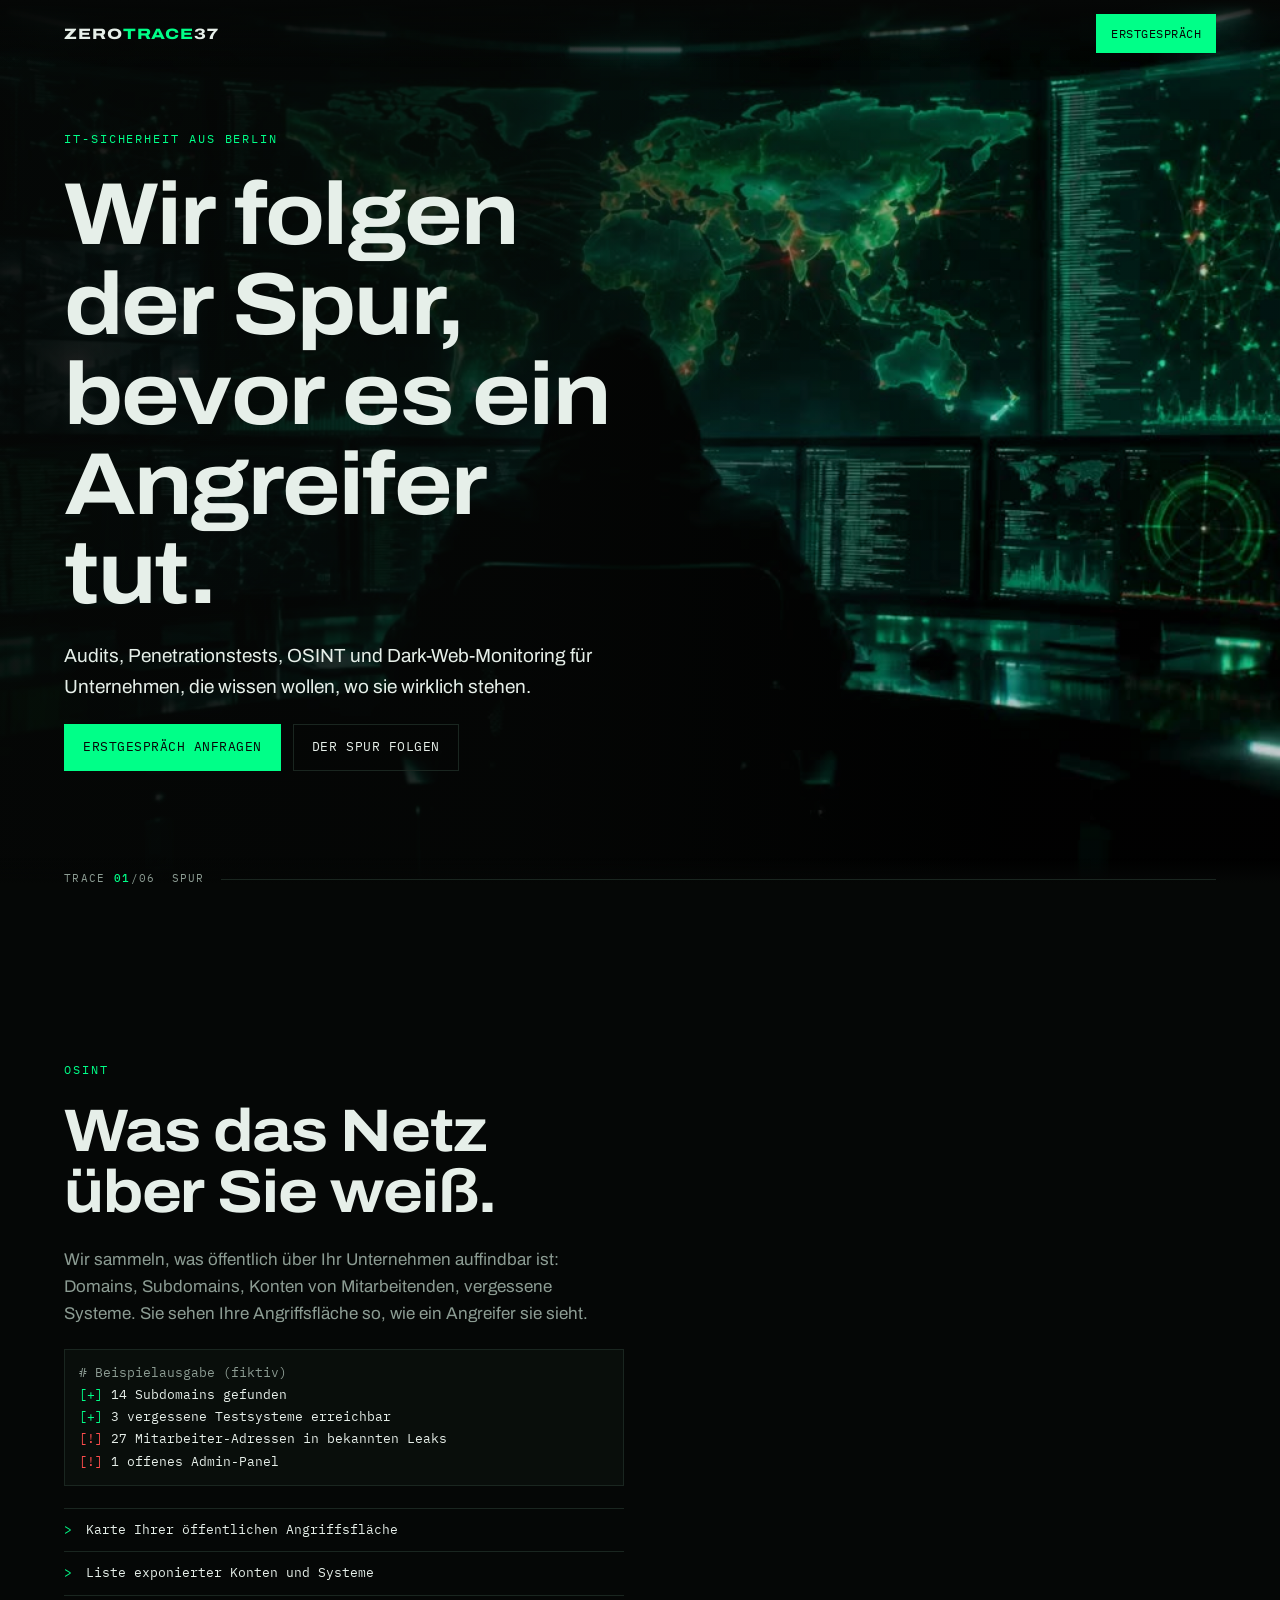
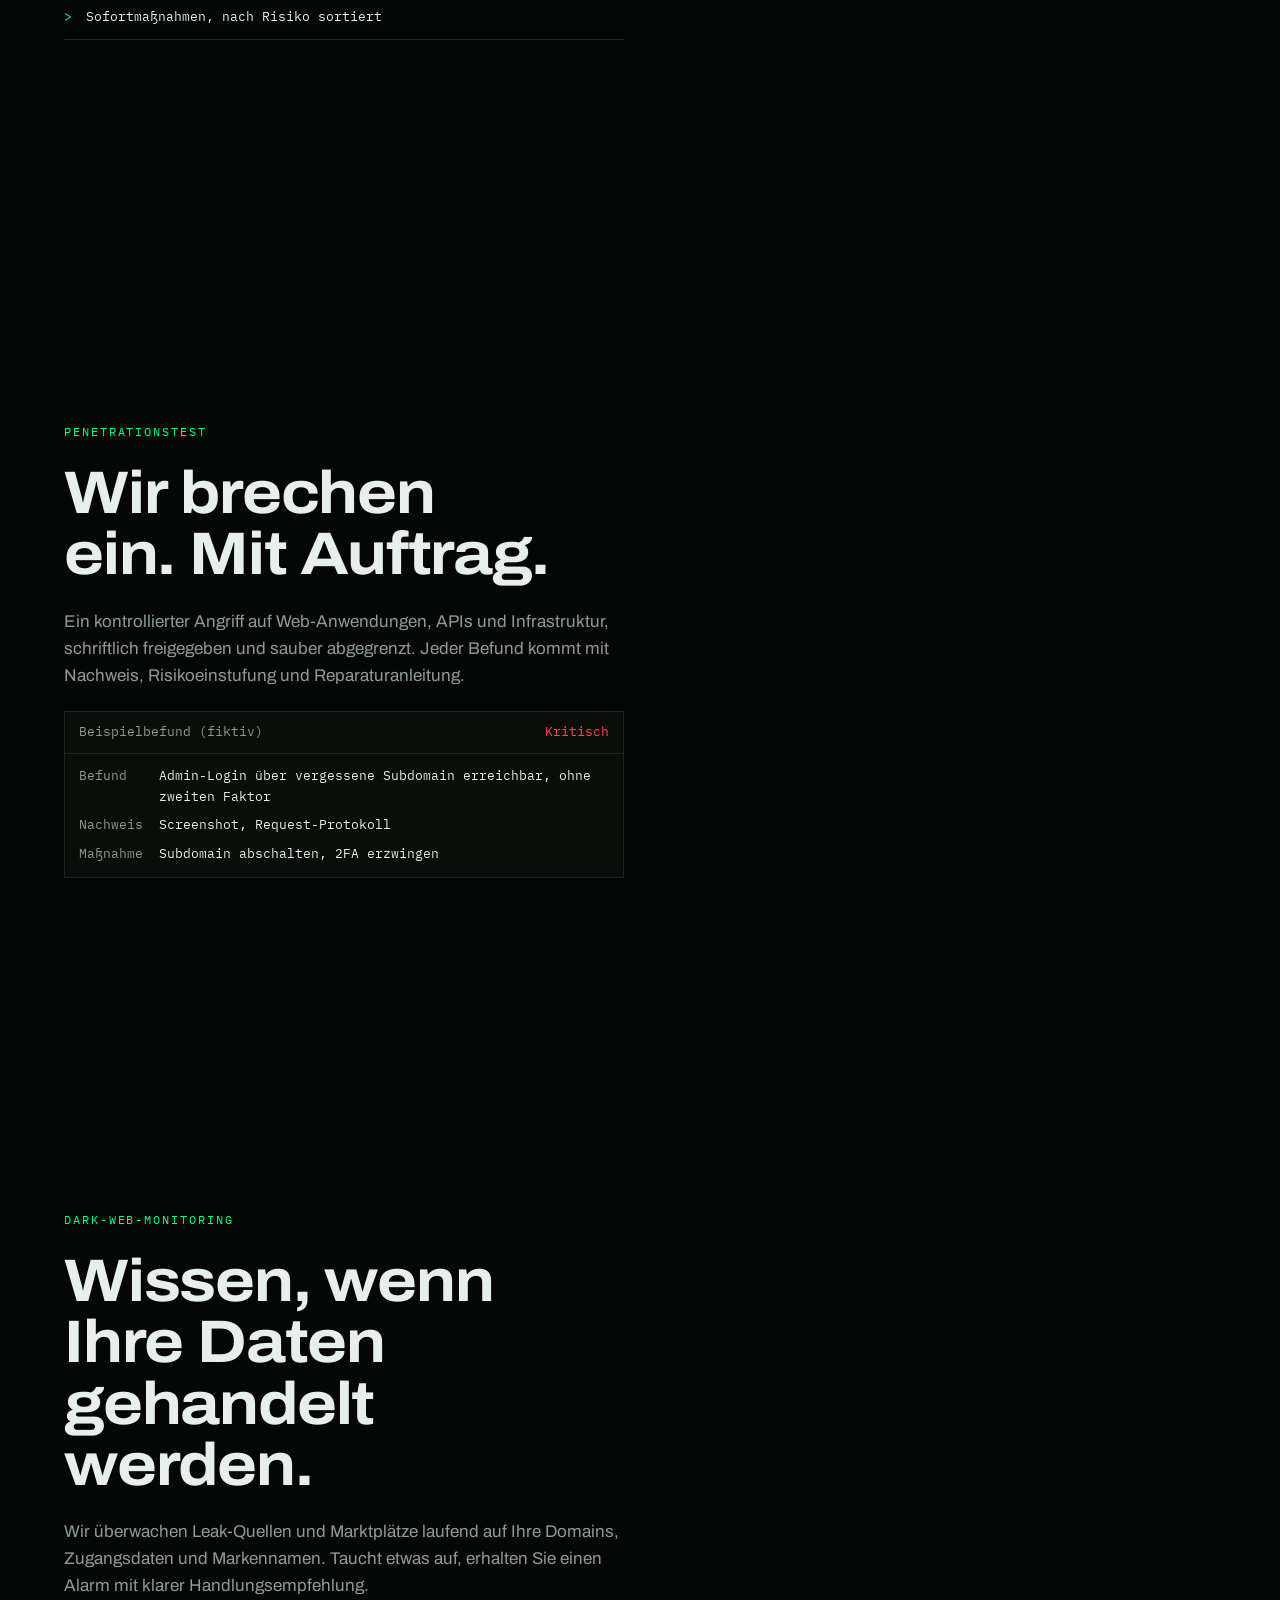
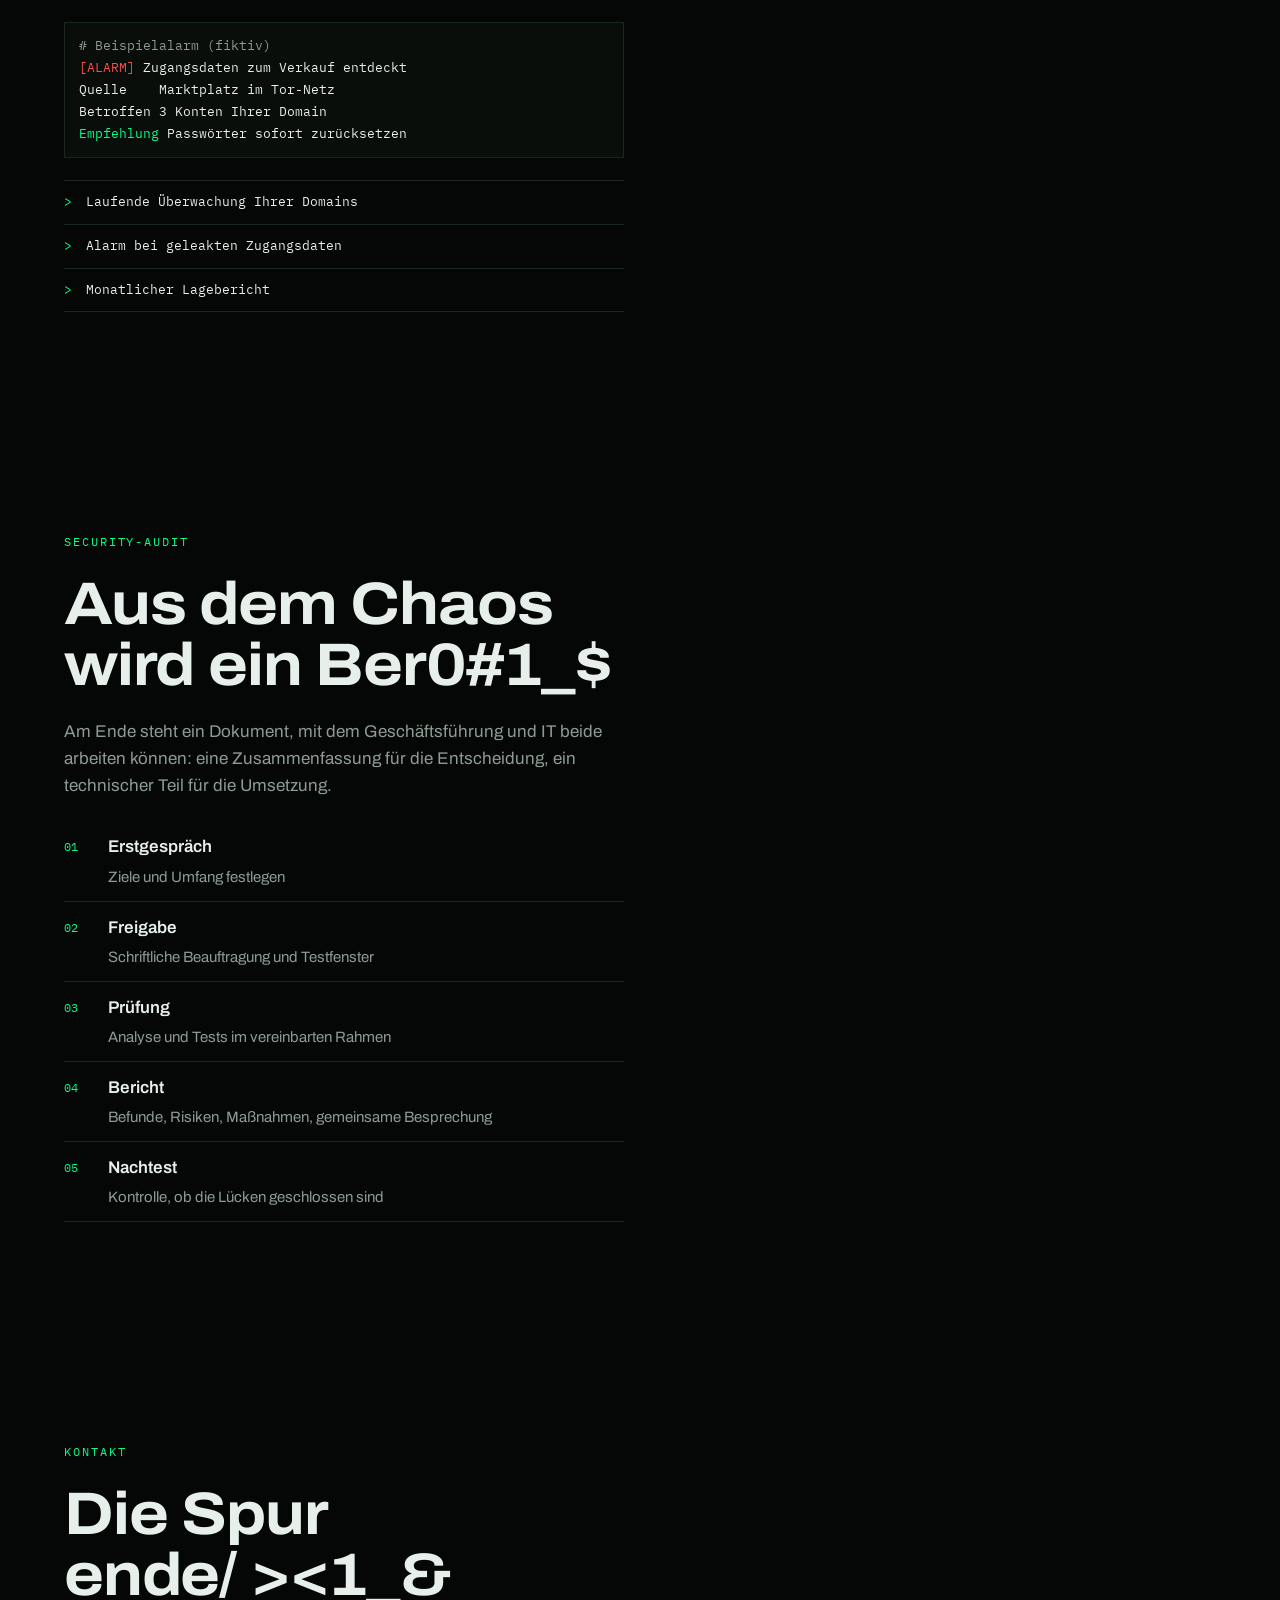
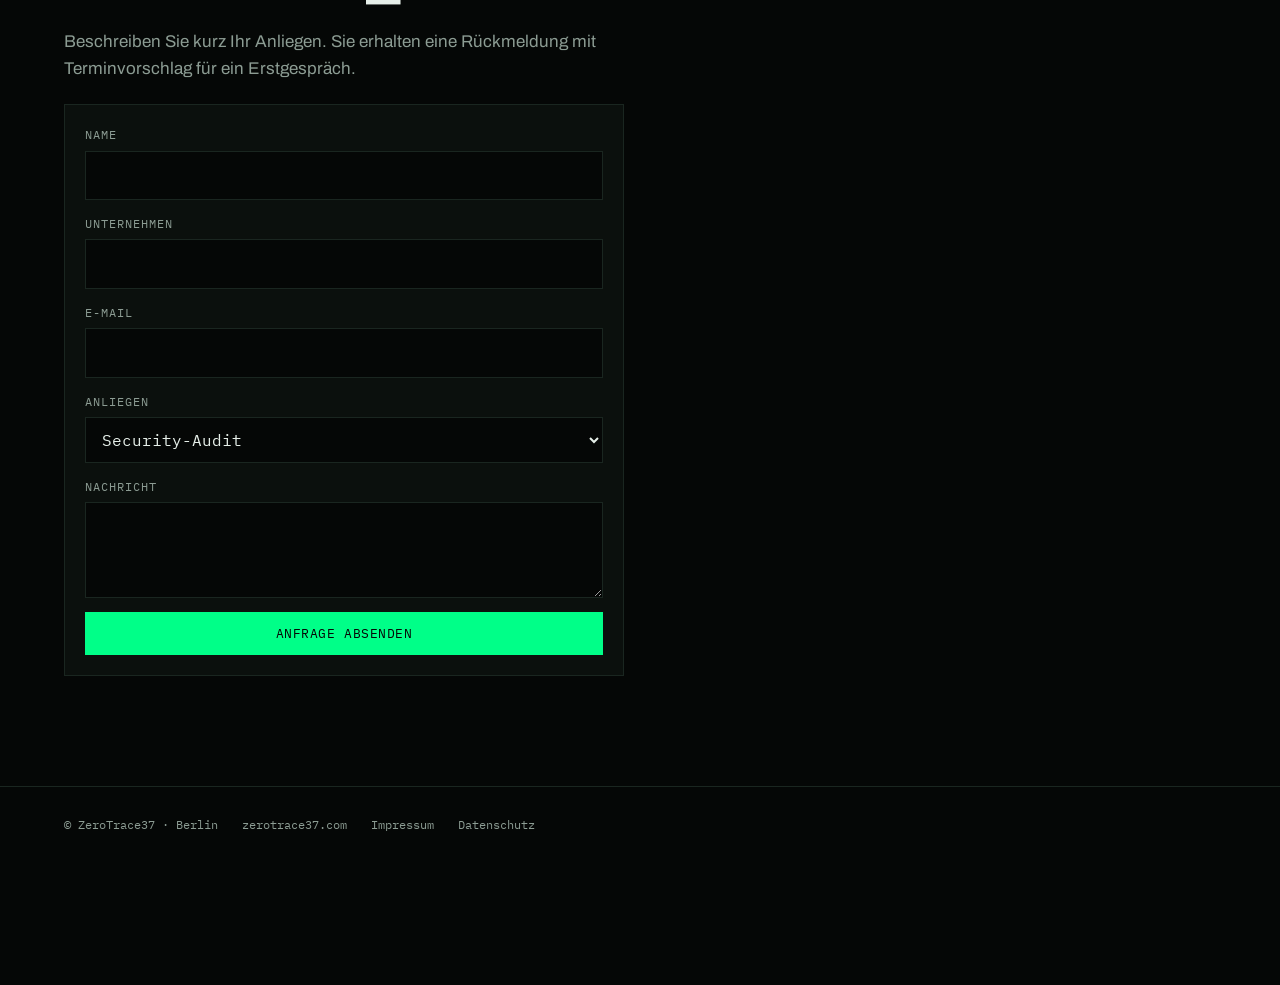
==== index.html @ d407c6bc "Add self-hosted clips and posters for stations 1-5 Co-Authored-By: Claude Opus 5.5 <noreply@anthropi" ====
<!DOCTYPE html>
<html lang="de">
<head>
<meta charset="utf-8">
<meta name="viewport" content="width=device-width, initial-scale=1, viewport-fit=cover">
<meta name="description" content="ZeroTrace37: Security-Audits, Penetrationstests, OSINT und Dark-Web-Monitoring aus Berlin.">
<title>ZeroTrace37 | IT-Sicherheit aus Berlin</title>
<link rel="stylesheet" href="https://fonts.googleapis.com/css2?family=Archivo:wdth,wght@100..125,400..800&family=IBM+Plex+Mono:wght@400;500&display=swap">
<style>
/* Layout: one fixed full-viewport stage (the trace) behind six scroll stations; text column left, visual right. Single dark look by choice. */
:root{
  color-scheme:dark;
  --bg:#050706; --surface:#0b100d; --line:#1a2620;
  --fg:#e6efe9; --muted:#8c9c93;
  --accent:#00ff88; --alert:#ff4d4d;
  --display:"Archivo","Arial Narrow",Arial,sans-serif;
  --body:"Archivo",Arial,sans-serif;
  --mono:"IBM Plex Mono",ui-monospace,Menlo,Consolas,monospace;
  --gutter:clamp(20px,5vw,72px);
}
*{box-sizing:border-box}
html{scroll-behavior:smooth}
body{background:var(--bg);color:var(--fg);font-family:var(--body);font-size:17px;line-height:1.6;overflow-x:hidden}
a{color:inherit}
:focus-visible{outline:2px solid var(--accent);outline-offset:3px}

#stage{position:fixed;inset:0;z-index:0;background:var(--bg)}
#stage video{position:absolute;inset:0;width:100%;height:100%;object-fit:cover;opacity:0;transition:opacity .9s ease}
#stage video.on{opacity:1}
.scrim{position:fixed;inset:0;z-index:0;pointer-events:none;
  background:linear-gradient(90deg,rgba(5,7,6,.94) 0%,rgba(5,7,6,.8) 40%,rgba(5,7,6,.15) 78%)}

.top{position:fixed;top:0;left:0;right:0;z-index:5;display:flex;justify-content:space-between;align-items:center;gap:16px;
  padding:calc(14px + env(safe-area-inset-top,0px)) var(--gutter) 14px;
  background:linear-gradient(var(--bg),rgba(5,7,6,0))}
.brand{font-family:var(--display);font-stretch:125%;font-weight:800;letter-spacing:.06em;font-size:15px;text-decoration:none}
.brand b{color:var(--accent);font-weight:800}
.btn{display:inline-block;font-family:var(--mono);font-size:13px;letter-spacing:.04em;text-transform:uppercase;text-decoration:none;
  padding:12px 18px;border:1px solid var(--accent);color:var(--bg);background:var(--accent);cursor:pointer;transition:background .2s,color .2s}
.btn:hover{background:transparent;color:var(--accent)}
.btn.ghost{background:transparent;color:var(--fg);border-color:var(--line)}
.btn.ghost:hover{border-color:var(--accent);color:var(--accent)}
.top .btn{padding:9px 14px;font-size:12px}

main{position:relative;z-index:1}
.station{min-height:100vh;display:flex;align-items:center;padding-block:110px;padding-inline:var(--gutter)}
.copy{max-width:560px;min-width:0;display:flex;flex-direction:column;gap:22px}
.eyebrow{font-family:var(--mono);font-size:12px;letter-spacing:.16em;text-transform:uppercase;color:var(--accent)}
h1,h2{font-family:var(--display);font-stretch:112%;font-weight:700;line-height:1.02;letter-spacing:-.02em;margin:0;text-wrap:balance}
h1{font-size:clamp(40px,7.2vw,88px)}
h2{font-size:clamp(32px,5vw,60px)}
p{margin:0;color:var(--muted);max-width:60ch}
p.lead{color:var(--fg);font-size:19px}
.row{display:flex;flex-wrap:wrap;gap:12px}
.gets{list-style:none;margin:0;padding:0;border-top:1px solid var(--line);font-family:var(--mono);font-size:13px}
.gets li{padding:11px 0;border-bottom:1px solid var(--line);display:flex;gap:14px}
.gets li::before{content:">";color:var(--accent)}

.finding{border:1px solid var(--line);background:var(--surface);font-family:var(--mono);font-size:13px}
.finding header{display:flex;justify-content:space-between;gap:12px;flex-wrap:wrap;padding:10px 14px;border-bottom:1px solid var(--line);color:var(--muted)}
.finding .sev{color:var(--alert)}
.finding dl{margin:0;padding:12px 14px;display:grid;grid-template-columns:auto 1fr;gap:8px 16px}
.finding dt{color:var(--muted)}
.finding dd{margin:0;min-width:0}

.term{margin:0;border:1px solid var(--line);background:rgba(11,16,13,.85);font-family:var(--mono);font-size:13px;line-height:1.7;padding:12px 14px;white-space:pre-wrap;overflow-wrap:anywhere}
.term .c{color:var(--muted)}.term .ok{color:var(--accent)}.term .al{color:var(--alert)}
.steps{list-style:none;margin:0;padding:0;counter-reset:s;display:flex;flex-direction:column}
.steps li{counter-increment:s;display:grid;grid-template-columns:44px 1fr;gap:4px 0;padding:12px 0;border-bottom:1px solid var(--line)}
.steps li::before{content:counter(s,decimal-leading-zero);font-family:var(--mono);font-size:12px;color:var(--accent);padding-top:4px}
.steps strong{font-weight:600}
.steps span{grid-column:2;color:var(--muted);font-size:15px}

form{display:flex;flex-direction:column;gap:14px;border:1px solid var(--line);background:var(--surface);padding:20px;font-family:var(--mono);font-size:14px}
label{display:flex;flex-direction:column;gap:6px;color:var(--muted);font-size:12px;letter-spacing:.08em;text-transform:uppercase}
input,select,textarea{font:inherit;font-size:16px;letter-spacing:0;text-transform:none;color:var(--fg);background:var(--bg);border:1px solid var(--line);padding:11px 12px;border-radius:0;width:100%}
input:focus,select:focus,textarea:focus{outline:none;border-color:var(--accent)}
textarea{min-height:96px;resize:vertical}
#out{color:var(--accent);white-space:pre-wrap;margin:0;font-size:13px}

footer{position:relative;z-index:1;padding:28px var(--gutter) 90px;border-top:1px solid var(--line);font-family:var(--mono);font-size:12px;color:var(--muted);display:flex;flex-wrap:wrap;gap:8px 24px;background:var(--bg)}

.hud{position:fixed;left:0;right:0;bottom:0;z-index:5;display:flex;align-items:center;gap:16px;
  padding:12px var(--gutter) calc(12px + env(safe-area-inset-bottom,0px));
  font-family:var(--mono);font-size:11px;letter-spacing:.12em;text-transform:uppercase;color:var(--muted);
  background:linear-gradient(rgba(5,7,6,0),var(--bg) 60%);font-variant-numeric:tabular-nums}
.hud b{color:var(--accent);font-weight:500}
.bar{flex:1;height:1px;background:var(--line);position:relative;min-width:40px}
.bar i{position:absolute;left:0;top:-1px;height:3px;width:0;background:var(--accent)}
.ph{white-space:nowrap}

@media (max-width:760px){
  body{font-size:16px}
  .scrim{background:linear-gradient(rgba(5,7,6,.7),rgba(5,7,6,.86))}
  .station{padding-block:90px}
  .ph{display:none}
}
@media (prefers-reduced-motion:reduce){html{scroll-behavior:auto}}
</style>
</head>
<body style="margin:0">

<div id="stage" aria-hidden="true">
  <video muted loop playsinline preload="auto" poster="clips/1.jpg" class="on"><source src="clips/1.mp4" type="video/mp4"><source src="https://d8j0ntlcm91z4.cloudfront.net/user_3FChx5WXLy8y12Ce3etPH90KSLq/hf_20261007_103529_3353d8a9-c301-4199-b883-e8aeeb8f4a9b.mp4" type="video/mp4"></video>
  <video muted loop playsinline preload="none" poster="clips/2.jpg"><source src="clips/2.mp4" type="video/mp4"><source src="https://d8j0ntlcm91z4.cloudfront.net/user_3FChx5WXLy8y12Ce3etPH90KSLq/hf_20261007_103529_5768bfd3-6409-45c3-9c29-c07dd6ddae09.mp4" type="video/mp4"></video>
  <video muted loop playsinline preload="none" poster="clips/3.jpg"><source src="clips/3.mp4" type="video/mp4"><source src="https://d8j0ntlcm91z4.cloudfront.net/user_3FChx5WXLy8y12Ce3etPH90KSLq/hf_20261007_103530_f49f47f9-8285-4b98-99f7-764af394ada0.mp4" type="video/mp4"></video>
  <video muted loop playsinline preload="none" poster="clips/4.jpg"><source src="clips/4.mp4" type="video/mp4"><source src="https://d8j0ntlcm91z4.cloudfront.net/user_3FChx5WXLy8y12Ce3etPH90KSLq/hf_20261007_103529_e4c83c72-5897-4afd-bafb-2dc995464fca.mp4" type="video/mp4"></video>
  <video muted loop playsinline preload="none" poster="clips/5.jpg"><source src="clips/5.mp4" type="video/mp4"><source src="https://d8j0ntlcm91z4.cloudfront.net/user_3FChx5WXLy8y12Ce3etPH90KSLq/hf_20261007_103529_0e7800f5-dddc-4577-8ba7-b3de31f3124d.mp4" type="video/mp4"></video>
  <video muted loop playsinline preload="none" poster="https://d8j0ntlcm91z4.cloudfront.net/user_3FChx5WXLy8y12Ce3etPH90KSLq/hf_20261007_103204_32f1720c-1dbd-4aa2-a6d9-c51732cd4938_min.webp"><source src="clips/6.mp4" type="video/mp4"><source src="https://d8j0ntlcm91z4.cloudfront.net/user_3FChx5WXLy8y12Ce3etPH90KSLq/hf_20261007_103529_911fd493-58d9-4980-8b92-59e4c3cff1c2.mp4" type="video/mp4"></video>
</div>
<div class="scrim"></div>

<div class="top">
  <a class="brand" href="#start">ZERO<b>TRACE</b>37</a>
  <a class="btn" href="#kontakt">Erstgespräch</a>
</div>

<main>
  <section class="station" id="start" data-name="Spur">
    <div class="copy">
      <div class="eyebrow">IT-Sicherheit aus Berlin</div>
      <h1 data-decode>Wir folgen der Spur, bevor es ein Angreifer tut.</h1>
      <p class="lead">Audits, Penetrationstests, OSINT und Dark-Web-Monitoring für Unternehmen, die wissen wollen, wo sie wirklich stehen.</p>
      <div class="row">
        <a class="btn" href="#kontakt">Erstgespräch anfragen</a>
        <a class="btn ghost" href="#osint">Der Spur folgen</a>
      </div>
    </div>
  </section>

  <section class="station" id="osint" data-name="OSINT">
    <div class="copy">
      <div class="eyebrow">OSINT</div>
      <h2 data-decode>Was das Netz über Sie weiß.</h2>
      <p>Wir sammeln, was öffentlich über Ihr Unternehmen auffindbar ist: Domains, Subdomains, Konten von Mitarbeitenden, vergessene Systeme. Sie sehen Ihre Angriffsfläche so, wie ein Angreifer sie sieht.</p>
      <pre class="term"><span class="c"># Beispielausgabe (fiktiv)</span>
<span class="ok">[+]</span> 14 Subdomains gefunden
<span class="ok">[+]</span> 3 vergessene Testsysteme erreichbar
<span class="al">[!]</span> 27 Mitarbeiter-Adressen in bekannten Leaks
<span class="al">[!]</span> 1 offenes Admin-Panel</pre>
      <ul class="gets">
        <li>Karte Ihrer öffentlichen Angriffsfläche</li>
        <li>Liste exponierter Konten und Systeme</li>
        <li>Sofortmaßnahmen, nach Risiko sortiert</li>
      </ul>
    </div>
  </section>

  <section class="station" id="pentest" data-name="Pentest">
    <div class="copy">
      <div class="eyebrow">Penetrationstest</div>
      <h2 data-decode>Wir brechen ein. Mit Auftrag.</h2>
      <p>Ein kontrollierter Angriff auf Web-Anwendungen, APIs und Infrastruktur, schriftlich freigegeben und sauber abgegrenzt. Jeder Befund kommt mit Nachweis, Risikoeinstufung und Reparaturanleitung.</p>
      <div class="finding" style="background:rgba(11,16,13,.85)">
        <header><span>Beispielbefund (fiktiv)</span><span class="sev">Kritisch</span></header>
        <dl>
          <dt>Befund</dt><dd>Admin-Login über vergessene Subdomain erreichbar, ohne zweiten Faktor</dd>
          <dt>Nachweis</dt><dd>Screenshot, Request-Protokoll</dd>
          <dt>Maßnahme</dt><dd>Subdomain abschalten, 2FA erzwingen</dd>
        </dl>
      </div>
    </div>
  </section>

  <section class="station" id="darkweb" data-name="Dark Web">
    <div class="copy">
      <div class="eyebrow">Dark-Web-Monitoring</div>
      <h2 data-decode>Wissen, wenn Ihre Daten gehandelt werden.</h2>
      <p>Wir überwachen Leak-Quellen und Marktplätze laufend auf Ihre Domains, Zugangsdaten und Markennamen. Taucht etwas auf, erhalten Sie einen Alarm mit klarer Handlungsempfehlung.</p>
      <pre class="term"><span class="c"># Beispielalarm (fiktiv)</span>
<span class="al">[ALARM]</span> Zugangsdaten zum Verkauf entdeckt
Quelle    Marktplatz im Tor-Netz
Betroffen 3 Konten Ihrer Domain
<span class="ok">Empfehlung</span> Passwörter sofort zurücksetzen</pre>
      <ul class="gets">
        <li>Laufende Überwachung Ihrer Domains</li>
        <li>Alarm bei geleakten Zugangsdaten</li>
        <li>Monatlicher Lagebericht</li>
      </ul>
    </div>
  </section>

  <section class="station" id="audit" data-name="Audit">
    <div class="copy">
      <div class="eyebrow">Security-Audit</div>
      <h2 data-decode>Aus dem Chaos wird ein Bericht.</h2>
      <p>Am Ende steht ein Dokument, mit dem Geschäftsführung und IT beide arbeiten können: eine Zusammenfassung für die Entscheidung, ein technischer Teil für die Umsetzung.</p>
      <ol class="steps">
        <li><strong>Erstgespräch</strong><span>Ziele und Umfang festlegen</span></li>
        <li><strong>Freigabe</strong><span>Schriftliche Beauftragung und Testfenster</span></li>
        <li><strong>Prüfung</strong><span>Analyse und Tests im vereinbarten Rahmen</span></li>
        <li><strong>Bericht</strong><span>Befunde, Risiken, Maßnahmen, gemeinsame Besprechung</span></li>
        <li><strong>Nachtest</strong><span>Kontrolle, ob die Lücken geschlossen sind</span></li>
      </ol>
    </div>
  </section>

  <section class="station" id="kontakt" data-name="Kontakt">
    <div class="copy">
      <div class="eyebrow">Kontakt</div>
      <h2 data-decode>Die Spur endet hier.</h2>
      <p>Beschreiben Sie kurz Ihr Anliegen. Sie erhalten eine Rückmeldung mit Terminvorschlag für ein Erstgespräch.</p>
      <form id="req" novalidate>
        <label for="f-name">Name<input id="f-name" name="name" autocomplete="name" required></label>
        <label for="f-firma">Unternehmen<input id="f-firma" name="firma" autocomplete="organization"></label>
        <label for="f-mail">E-Mail<input id="f-mail" name="mail" type="email" autocomplete="email" required></label>
        <label for="f-topic">Anliegen
          <select id="f-topic" name="topic">
            <option>Security-Audit</option><option>Penetrationstest</option><option>OSINT</option><option>Dark-Web-Monitoring</option><option>Noch unklar</option>
          </select>
        </label>
        <label for="f-msg">Nachricht<textarea id="f-msg" name="msg"></textarea></label>
        <button class="btn" type="submit">Anfrage absenden</button>
        <pre id="out" hidden></pre>
      </form>
    </div>
  </section>
</main>

<footer>
  <span>© ZeroTrace37 · Berlin</span><span>zerotrace37.com</span><span>Impressum</span><span>Datenschutz</span>
</footer>

<div class="hud" aria-hidden="true">
  <span>Trace <b id="hud-n">01</b>/06</span>
  <span id="hud-name">Spur</span>
  <div class="bar"><i id="hud-bar"></i></div>
</div>

<script>
(function(){
  var reduce = matchMedia('(prefers-reduced-motion: reduce)').matches;
  var secs = [].slice.call(document.querySelectorAll('.station'));
  var vids = [].slice.call(document.querySelectorAll('#stage video'));
  var hudN = document.getElementById('hud-n'), hudName = document.getElementById('hud-name'), hudBar = document.getElementById('hud-bar');
  var cur = -1, ticking = false;
  function update(){
    ticking = false;
    var mid = window.scrollY + window.innerHeight/2, k = 0;
    for (var j=0;j<secs.length;j++) if (secs[j].offsetTop <= mid) k = j;
    var max = document.documentElement.scrollHeight - window.innerHeight;
    hudBar.style.width = (max>0 ? window.scrollY/max*100 : 0) + '%';
    if (k === cur) return;
    cur = k;
    hudN.textContent = '0'+(k+1); hudName.textContent = secs[k].dataset.name;
    vids.forEach(function(v,i){
      v.classList.toggle('on', i===k);
      if (i===k){ if (!reduce){ var p = v.play(); if (p && p.catch) p.catch(function(){}); } }
      else v.pause();
    });
    // warm up the next clip
    var n = vids[k+1]; if (n && n.preload === 'none'){ n.preload = 'auto'; n.load(); }
  }
  addEventListener('scroll', function(){ if(!ticking){ ticking = true; requestAnimationFrame(update); } }, {passive:true});
  addEventListener('resize', update);
  update();

  // headline decode, once per station
  if (!reduce && 'IntersectionObserver' in window){
    var G = '01<>/#_$%&';
    var io = new IntersectionObserver(function(es){
      es.forEach(function(e){
        if (!e.isIntersecting) return; io.unobserve(e.target);
        var el = e.target, txt = el.textContent, t0 = performance.now(), dur = 700;
        el.setAttribute('aria-label', txt);
        (function step(now){
          var p = Math.min(1,(now-t0)/dur), n = Math.floor(p*txt.length), o = txt.slice(0,n);
          for (var i=n;i<txt.length;i++) o += txt[i]===' ' ? ' ' : G[Math.floor(Math.random()*G.length)];
          el.textContent = o;
          if (p<1) requestAnimationFrame(step); else el.textContent = txt;
        })(t0);
      });
    }, {threshold:.6});
    document.querySelectorAll('[data-decode]').forEach(function(el){ io.observe(el); });
  }

  // contact form: preview only, nothing is sent
  document.getElementById('req').addEventListener('submit', function(e){
    e.preventDefault();
    var f = e.target, out = document.getElementById('out');
    if (!f.name.value.trim() || !f.mail.validity.valid || !f.mail.value){
      out.textContent = '> Bitte Name und eine gültige E-Mail-Adresse eintragen.';
    } else {
      out.textContent = '> Anfrage erfasst: ' + f.topic.value + '\n> Vorschau: Das Formular ist noch nicht angebunden, es wurde nichts versendet.';
    }
    out.hidden = false;
  });
})();
</script>
</body>
</html>
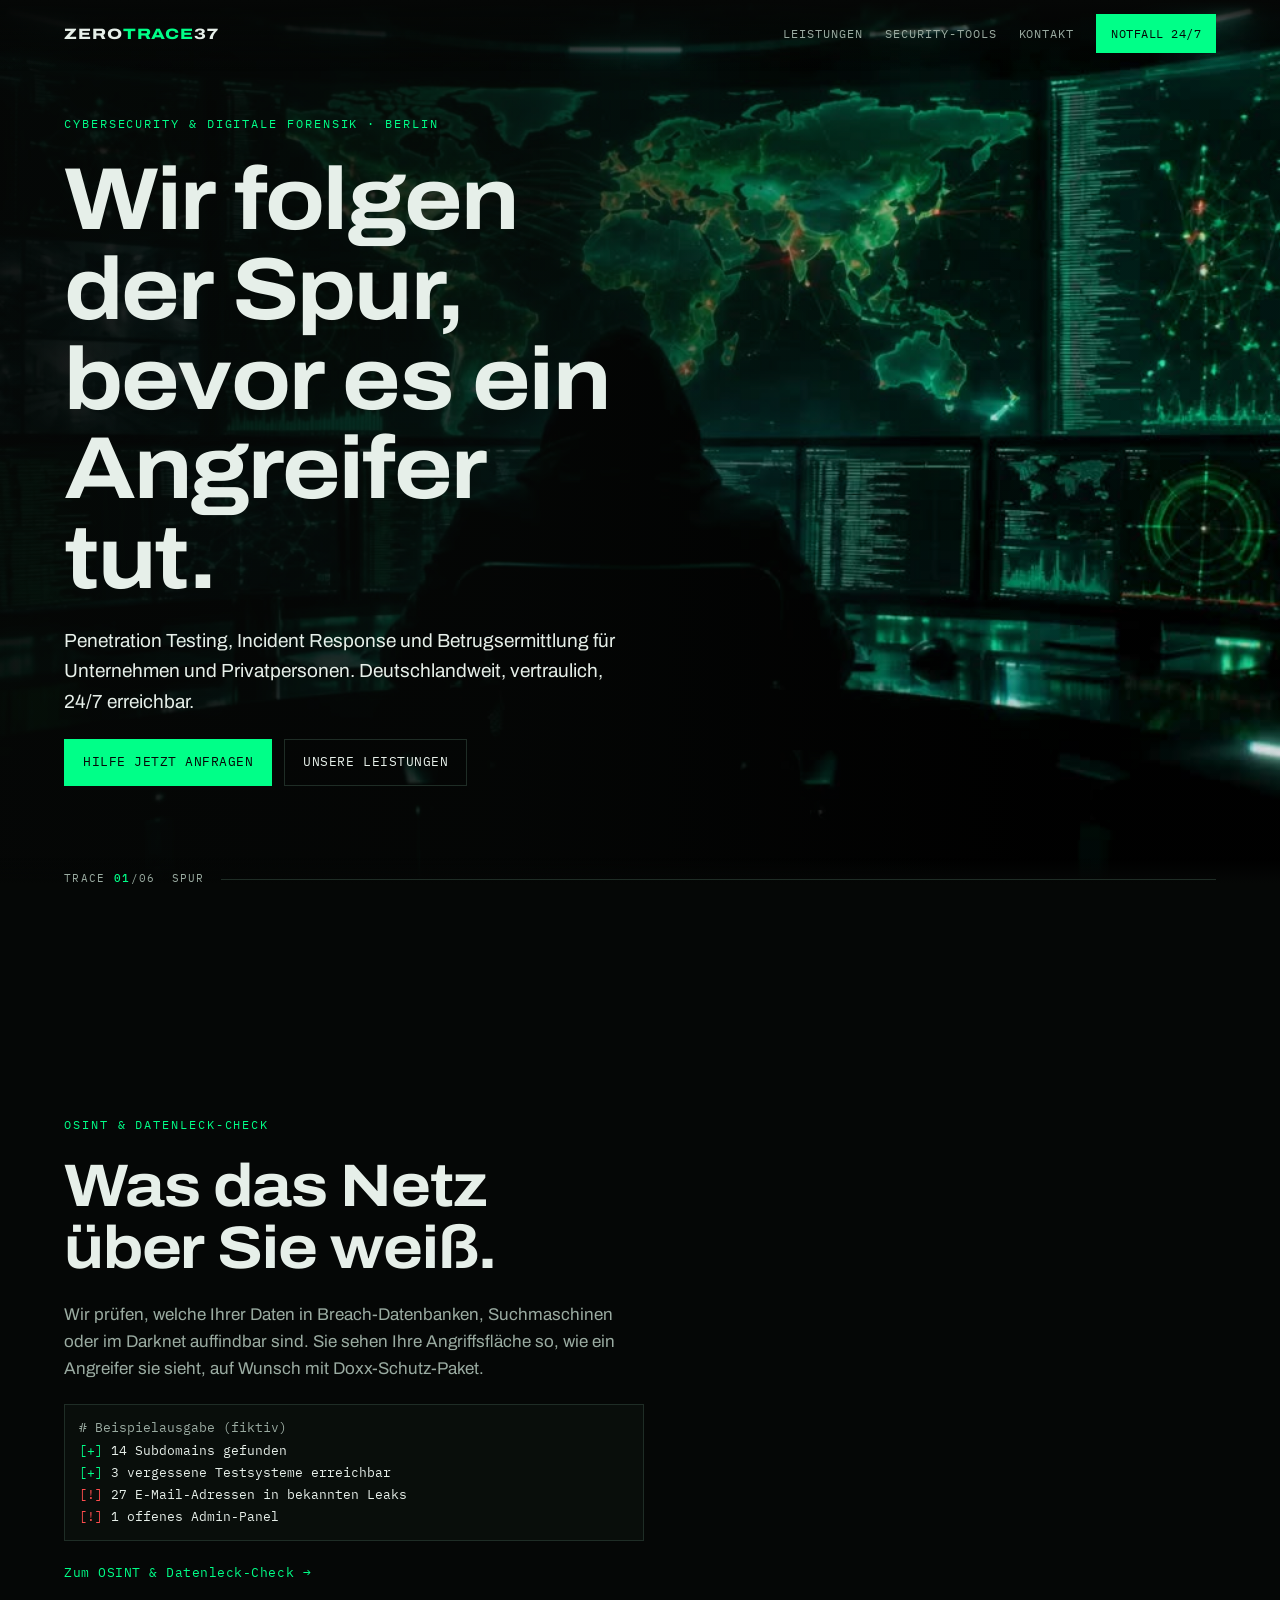
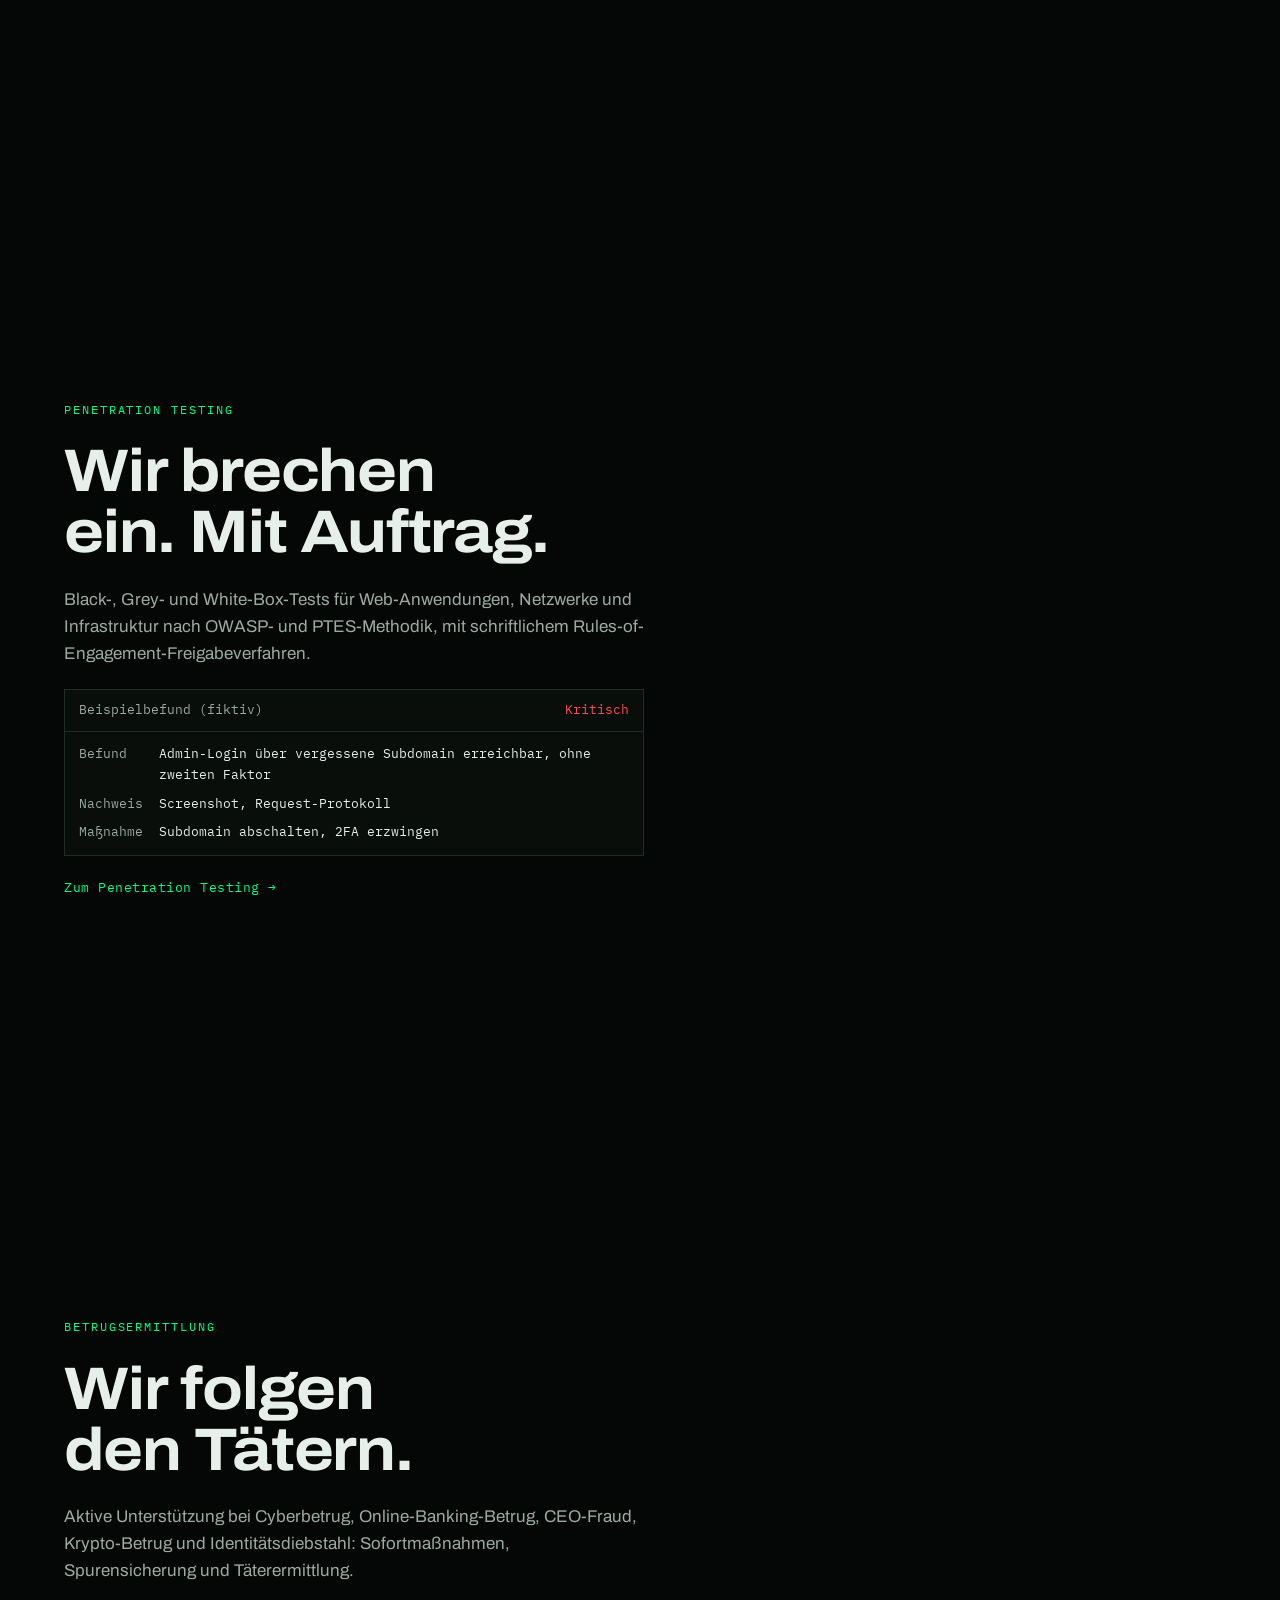
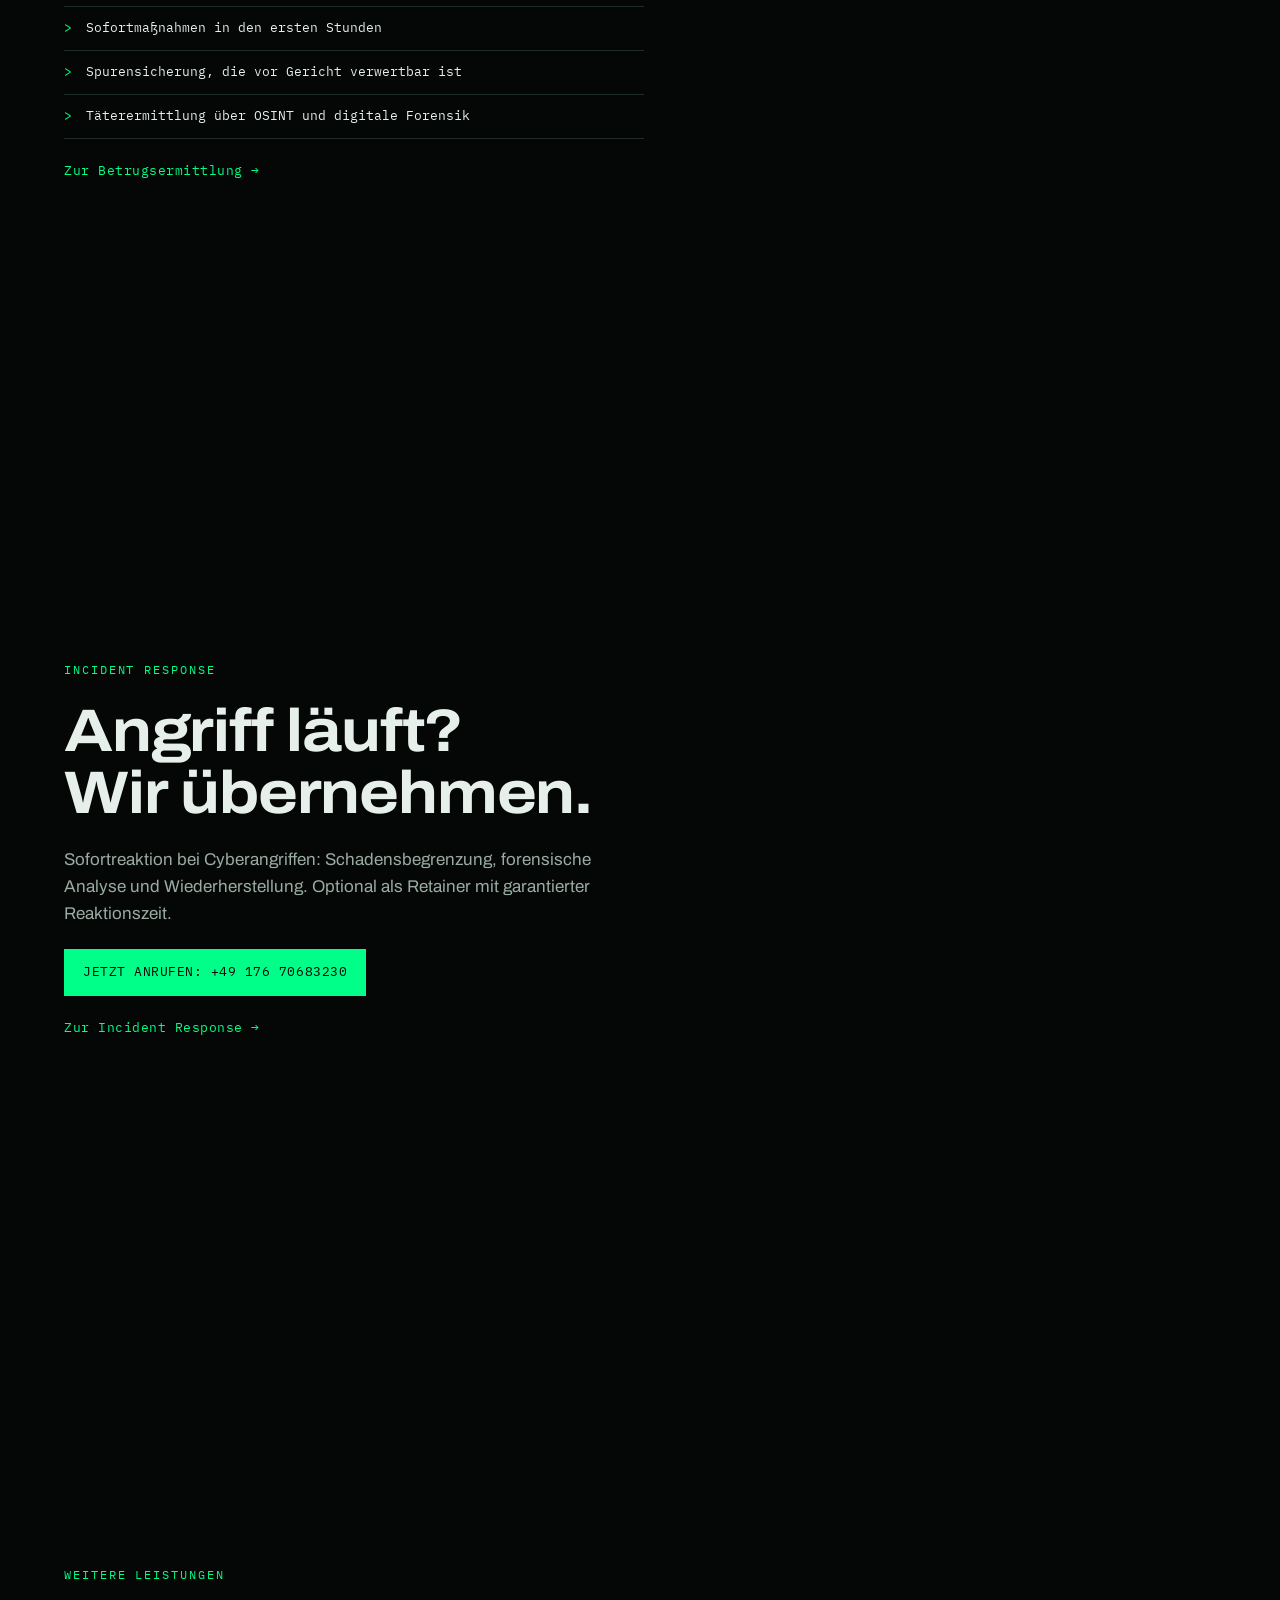
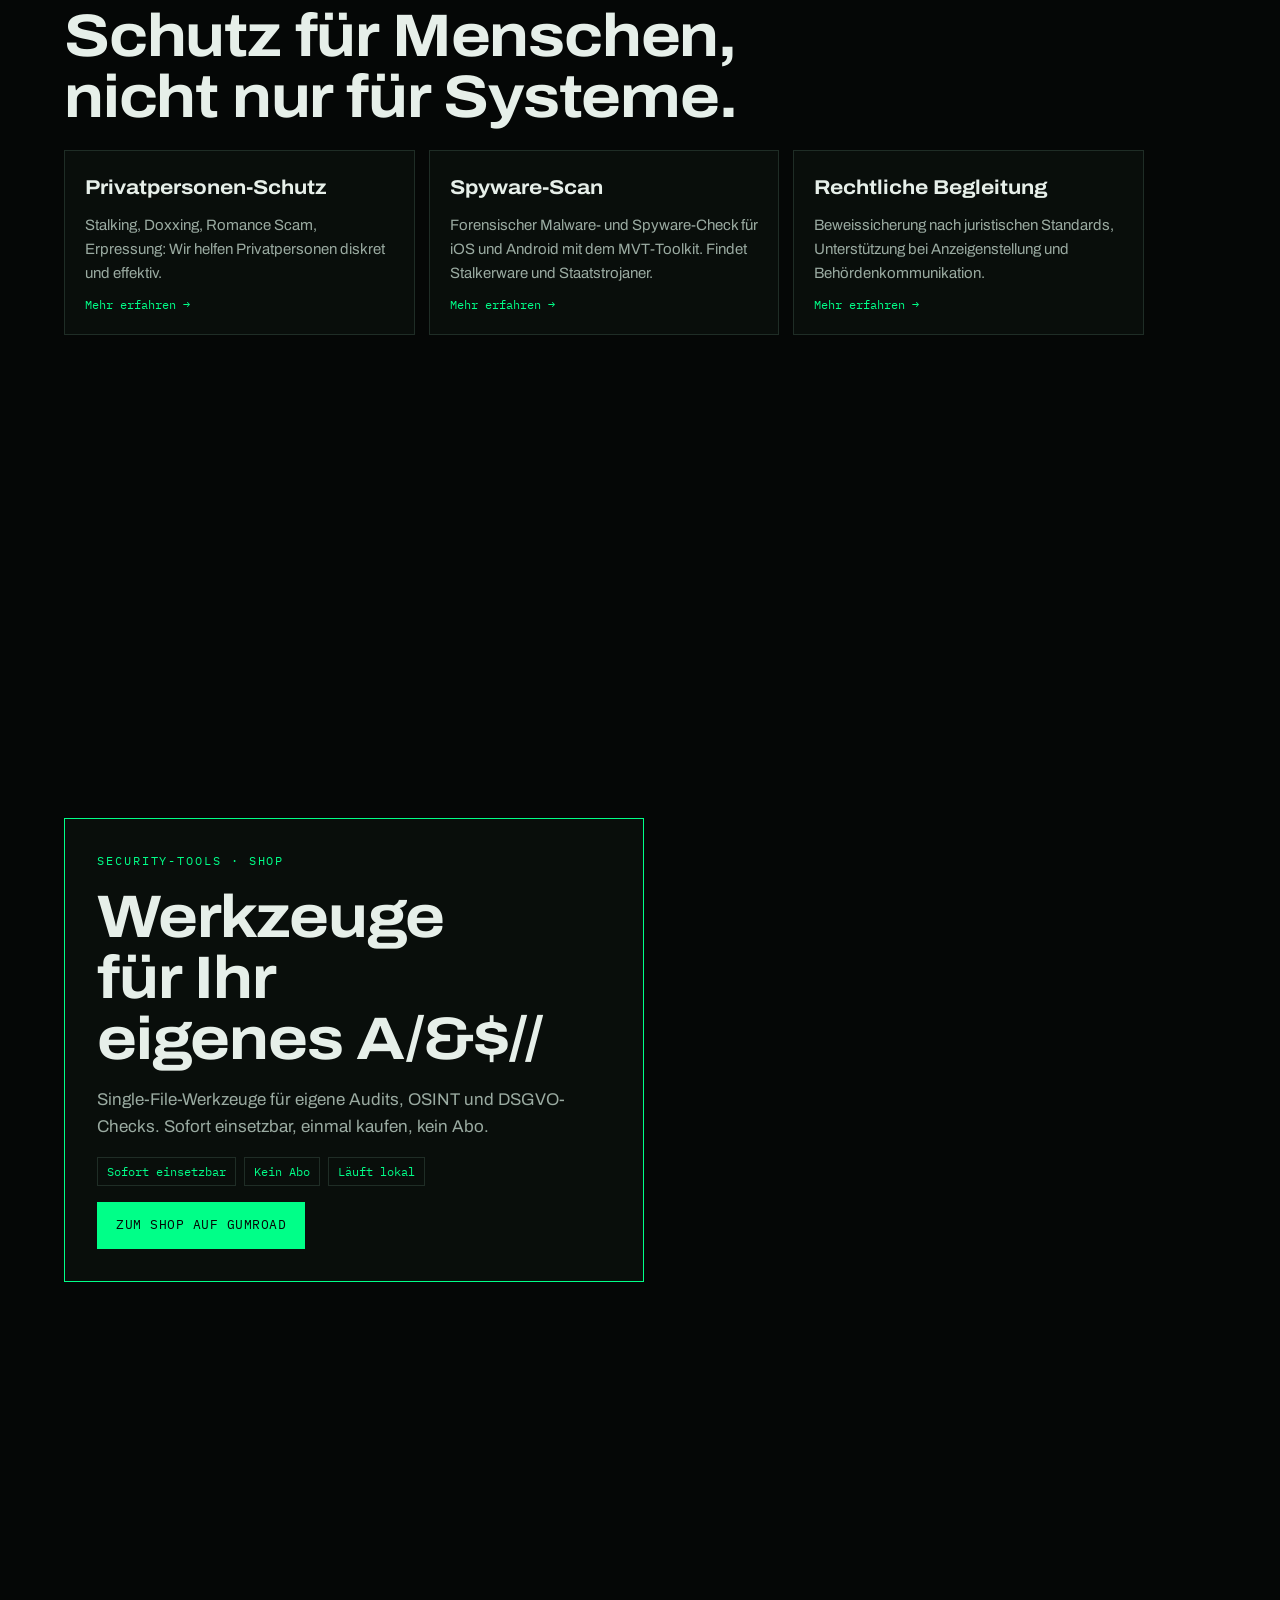
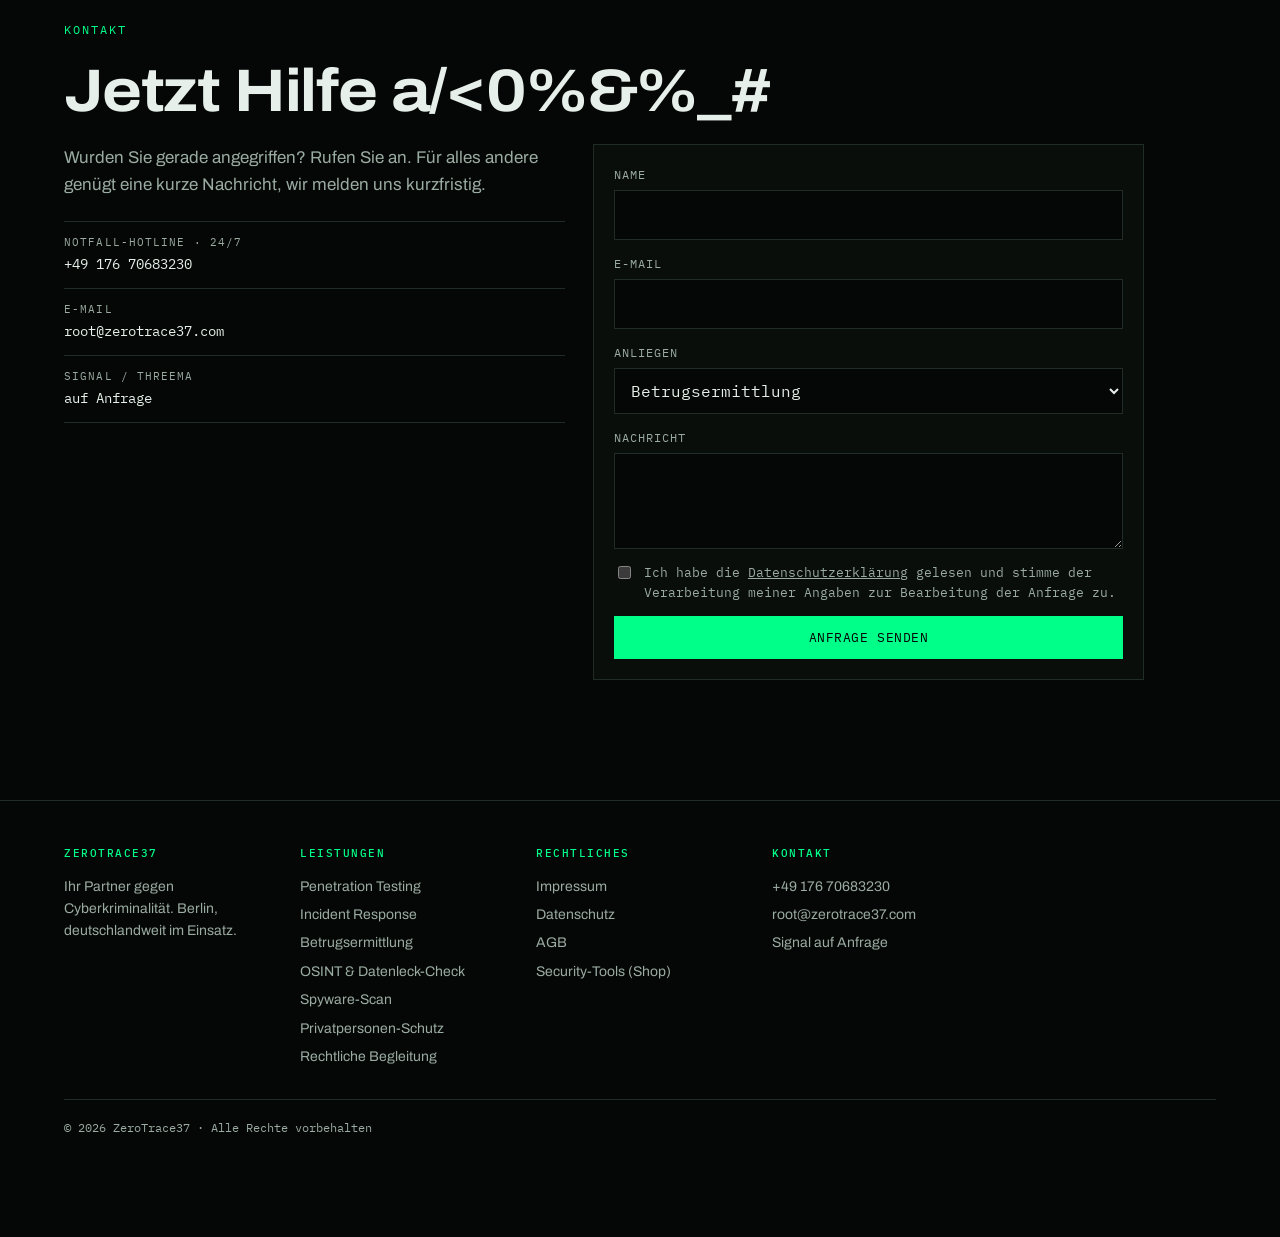
==== commit 8436194a: "Add all subpages, shop link, SEO metadata and full-quality clips - homepage rebuilt around the real " ====
--- a/index.html
+++ b/index.html
@@ -3,15 +3,83 @@
 <head>
 <meta charset="utf-8">
 <meta name="viewport" content="width=device-width, initial-scale=1, viewport-fit=cover">
-<meta name="description" content="ZeroTrace37: Security-Audits, Penetrationstests, OSINT und Dark-Web-Monitoring aus Berlin.">
-<title>ZeroTrace37 | IT-Sicherheit aus Berlin</title>
+<title>Penetration Testing &amp; IT-Forensik Berlin | ZeroTrace37</title>
+<meta name="description" content="ZeroTrace37 aus Berlin: Penetration Testing, Incident Response, Betrugsermittlung, OSINT-Datenleck-Check und Spyware-Scan. Deutschlandweit, vertraulich, 24/7-Notfall-Hotline.">
+<meta name="robots" content="index, follow, max-image-preview:large">
+<link rel="canonical" href="https://zerotrace37.com/">
+<meta name="theme-color" content="#050706">
+<link rel="icon" href="/favicon.svg" type="image/svg+xml">
+<link rel="manifest" href="/site.webmanifest">
+<meta property="og:type" content="website">
+<meta property="og:locale" content="de_DE">
+<meta property="og:site_name" content="ZeroTrace37">
+<meta property="og:title" content="ZeroTrace37 – Cybersecurity &amp; digitale Forensik aus Berlin">
+<meta property="og:description" content="Penetration Testing, Incident Response, Betrugsermittlung und OSINT-Datenleck-Check. Deutschlandweit, vertraulich, 24/7 erreichbar.">
+<meta property="og:url" content="https://zerotrace37.com/">
+<meta property="og:image" content="https://zerotrace37.com/og-image.jpg">
+<meta property="og:image:width" content="1200">
+<meta property="og:image:height" content="630">
+<meta name="twitter:card" content="summary_large_image">
+<meta name="twitter:title" content="ZeroTrace37 – Cybersecurity &amp; digitale Forensik aus Berlin">
+<meta name="twitter:description" content="Penetration Testing, Incident Response, Betrugsermittlung und OSINT-Datenleck-Check. 24/7 erreichbar.">
+<meta name="twitter:image" content="https://zerotrace37.com/og-image.jpg">
+<link rel="preload" as="image" href="clips/1.jpg" fetchpriority="high">
+<link rel="preconnect" href="https://fonts.googleapis.com">
+<link rel="preconnect" href="https://fonts.gstatic.com" crossorigin>
 <link rel="stylesheet" href="https://fonts.googleapis.com/css2?family=Archivo:wdth,wght@100..125,400..800&family=IBM+Plex+Mono:wght@400;500&display=swap">
+<script type="application/ld+json">
+{
+  "@context": "https://schema.org",
+  "@graph": [
+    {
+      "@type": "ProfessionalService",
+      "@id": "https://zerotrace37.com/#organization",
+      "name": "ZeroTrace37",
+      "description": "Cybersecurity und digitale Forensik aus Berlin: Penetration Testing, Incident Response, Betrugsermittlung, OSINT- und Datenleck-Checks, Spyware-Scans.",
+      "url": "https://zerotrace37.com/",
+      "image": "https://zerotrace37.com/og-image.jpg",
+      "logo": "https://zerotrace37.com/favicon.svg",
+      "telephone": "+4917670683230",
+      "email": "root@zerotrace37.com",
+      "address": { "@type": "PostalAddress", "addressLocality": "Berlin", "addressCountry": "DE" },
+      "areaServed": { "@type": "Country", "name": "Deutschland" },
+      "openingHoursSpecification": {
+        "@type": "OpeningHoursSpecification",
+        "dayOfWeek": ["Monday","Tuesday","Wednesday","Thursday","Friday","Saturday","Sunday"],
+        "opens": "00:00", "closes": "23:59"
+      },
+      "sameAs": ["https://tracekeeper.gumroad.com"],
+      "hasOfferCatalog": {
+        "@type": "OfferCatalog",
+        "name": "Leistungen",
+        "itemListElement": [
+          { "@type": "Offer", "itemOffered": { "@type": "Service", "name": "Penetration Testing", "url": "https://zerotrace37.com/penetration-testing.html" } },
+          { "@type": "Offer", "itemOffered": { "@type": "Service", "name": "Incident Response", "url": "https://zerotrace37.com/incident-response.html" } },
+          { "@type": "Offer", "itemOffered": { "@type": "Service", "name": "Betrugsermittlung", "url": "https://zerotrace37.com/betrugsermittlung.html" } },
+          { "@type": "Offer", "itemOffered": { "@type": "Service", "name": "OSINT & Datenleck-Check", "url": "https://zerotrace37.com/osint-leak-check.html" } },
+          { "@type": "Offer", "itemOffered": { "@type": "Service", "name": "Spyware-Scan", "url": "https://zerotrace37.com/forensik.html" } },
+          { "@type": "Offer", "itemOffered": { "@type": "Service", "name": "Privatpersonen-Schutz", "url": "https://zerotrace37.com/privatpersonen-schutz.html" } },
+          { "@type": "Offer", "itemOffered": { "@type": "Service", "name": "Rechtliche Begleitung", "url": "https://zerotrace37.com/rechtliche-begleitung.html" } }
+        ]
+      }
+    },
+    {
+      "@type": "WebSite",
+      "@id": "https://zerotrace37.com/#website",
+      "url": "https://zerotrace37.com/",
+      "name": "ZeroTrace37",
+      "inLanguage": "de",
+      "publisher": { "@id": "https://zerotrace37.com/#organization" }
+    }
+  ]
+}
+</script>
 <style>
-/* Layout: one fixed full-viewport stage (the trace) behind six scroll stations; text column left, visual right. Single dark look by choice. */
+/* Layout: one fixed full-viewport film stage behind scroll stations; text column left, film right. Single dark look by choice. */
 :root{
   color-scheme:dark;
-  --bg:#050706; --surface:#0b100d; --line:#1a2620;
-  --fg:#e6efe9; --muted:#8c9c93;
+  --bg:#050706; --surface:rgba(11,16,13,.86); --line:#1f2d26;
+  --fg:#e6efe9; --muted:#9aaba1;
   --accent:#00ff88; --alert:#ff4d4d;
   --display:"Archivo","Arial Narrow",Arial,sans-serif;
   --body:"Archivo",Arial,sans-serif;
@@ -20,42 +88,53 @@
 }
 *{box-sizing:border-box}
 html{scroll-behavior:smooth}
-body{background:var(--bg);color:var(--fg);font-family:var(--body);font-size:17px;line-height:1.6;overflow-x:hidden}
+body{margin:0;background:var(--bg);color:var(--fg);font-family:var(--body);font-size:17px;line-height:1.6;overflow-x:hidden}
 a{color:inherit}
 :focus-visible{outline:2px solid var(--accent);outline-offset:3px}
+[hidden]{display:none!important}
 
 #stage{position:fixed;inset:0;z-index:0;background:var(--bg)}
 #stage video{position:absolute;inset:0;width:100%;height:100%;object-fit:cover;opacity:0;transition:opacity .9s ease}
 #stage video.on{opacity:1}
 .scrim{position:fixed;inset:0;z-index:0;pointer-events:none;
-  background:linear-gradient(90deg,rgba(5,7,6,.94) 0%,rgba(5,7,6,.8) 40%,rgba(5,7,6,.15) 78%)}
+  background:linear-gradient(90deg,rgba(5,7,6,.94) 0%,rgba(5,7,6,.78) 40%,rgba(5,7,6,.08) 80%)}
 
 .top{position:fixed;top:0;left:0;right:0;z-index:5;display:flex;justify-content:space-between;align-items:center;gap:16px;
-  padding:calc(14px + env(safe-area-inset-top,0px)) var(--gutter) 14px;
+  padding:calc(14px + env(safe-area-inset-top,0px)) var(--gutter) 18px;
   background:linear-gradient(var(--bg),rgba(5,7,6,0))}
 .brand{font-family:var(--display);font-stretch:125%;font-weight:800;letter-spacing:.06em;font-size:15px;text-decoration:none}
 .brand b{color:var(--accent);font-weight:800}
+.menu{display:flex;align-items:center;gap:22px;font-family:var(--mono);font-size:12px;letter-spacing:.08em;text-transform:uppercase}
+.menu a{text-decoration:none;color:var(--muted)}
+.menu a:hover{color:var(--accent)}
 .btn{display:inline-block;font-family:var(--mono);font-size:13px;letter-spacing:.04em;text-transform:uppercase;text-decoration:none;
   padding:12px 18px;border:1px solid var(--accent);color:var(--bg);background:var(--accent);cursor:pointer;transition:background .2s,color .2s}
 .btn:hover{background:transparent;color:var(--accent)}
 .btn.ghost{background:transparent;color:var(--fg);border-color:var(--line)}
 .btn.ghost:hover{border-color:var(--accent);color:var(--accent)}
-.top .btn{padding:9px 14px;font-size:12px}
+.menu .btn{padding:9px 14px;font-size:12px;color:var(--bg)}
+.menu .btn:hover{color:var(--accent)}
 
 main{position:relative;z-index:1}
 .station{min-height:100vh;display:flex;align-items:center;padding-block:110px;padding-inline:var(--gutter)}
-.copy{max-width:560px;min-width:0;display:flex;flex-direction:column;gap:22px}
-.eyebrow{font-family:var(--mono);font-size:12px;letter-spacing:.16em;text-transform:uppercase;color:var(--accent)}
+.copy{max-width:580px;min-width:0;display:flex;flex-direction:column;gap:22px}
+.copy.wide{max-width:1080px}
+.eyebrow{font-family:var(--mono);font-size:12px;letter-spacing:.16em;text-transform:uppercase;color:var(--accent);margin:0}
 h1,h2{font-family:var(--display);font-stretch:112%;font-weight:700;line-height:1.02;letter-spacing:-.02em;margin:0;text-wrap:balance}
 h1{font-size:clamp(40px,7.2vw,88px)}
 h2{font-size:clamp(32px,5vw,60px)}
+h3{font-family:var(--display);font-stretch:112%;font-weight:700;font-size:20px;margin:0}
 p{margin:0;color:var(--muted);max-width:60ch}
 p.lead{color:var(--fg);font-size:19px}
 .row{display:flex;flex-wrap:wrap;gap:12px}
+.more{font-family:var(--mono);font-size:13px;letter-spacing:.04em;color:var(--accent);text-decoration:none;align-self:flex-start;border-bottom:1px solid transparent}
+.more:hover{border-bottom-color:var(--accent)}
 .gets{list-style:none;margin:0;padding:0;border-top:1px solid var(--line);font-family:var(--mono);font-size:13px}
 .gets li{padding:11px 0;border-bottom:1px solid var(--line);display:flex;gap:14px}
 .gets li::before{content:">";color:var(--accent)}
 
+.term{margin:0;border:1px solid var(--line);background:var(--surface);font-family:var(--mono);font-size:13px;line-height:1.7;padding:12px 14px;white-space:pre-wrap;overflow-wrap:anywhere}
+.term .c{color:var(--muted)}.term .ok{color:var(--accent)}.term .al{color:var(--alert)}
 .finding{border:1px solid var(--line);background:var(--surface);font-family:var(--mono);font-size:13px}
 .finding header{display:flex;justify-content:space-between;gap:12px;flex-wrap:wrap;padding:10px 14px;border-bottom:1px solid var(--line);color:var(--muted)}
 .finding .sev{color:var(--alert)}
@@ -63,95 +142,113 @@
 .finding dt{color:var(--muted)}
 .finding dd{margin:0;min-width:0}
 
-.term{margin:0;border:1px solid var(--line);background:rgba(11,16,13,.85);font-family:var(--mono);font-size:13px;line-height:1.7;padding:12px 14px;white-space:pre-wrap;overflow-wrap:anywhere}
-.term .c{color:var(--muted)}.term .ok{color:var(--accent)}.term .al{color:var(--alert)}
-.steps{list-style:none;margin:0;padding:0;counter-reset:s;display:flex;flex-direction:column}
-.steps li{counter-increment:s;display:grid;grid-template-columns:44px 1fr;gap:4px 0;padding:12px 0;border-bottom:1px solid var(--line)}
-.steps li::before{content:counter(s,decimal-leading-zero);font-family:var(--mono);font-size:12px;color:var(--accent);padding-top:4px}
-.steps strong{font-weight:600}
-.steps span{grid-column:2;color:var(--muted);font-size:15px}
-
+.cards{display:grid;grid-template-columns:repeat(auto-fit,minmax(240px,1fr));gap:14px}
+.card{display:flex;flex-direction:column;gap:10px;padding:20px;border:1px solid var(--line);background:var(--surface);text-decoration:none;min-width:0;transition:border-color .2s}
+.card:hover{border-color:var(--accent)}
+.card p{font-size:15px}
+.card span{font-family:var(--mono);font-size:12px;color:var(--accent);margin-top:auto}
+
+.shop{border:1px solid var(--accent);background:var(--surface);padding:clamp(20px,3vw,32px);display:flex;flex-direction:column;gap:16px;max-width:580px}
+.tags{display:flex;flex-wrap:wrap;gap:8px;font-family:var(--mono);font-size:12px;color:var(--accent)}
+.tags span{border:1px solid var(--line);padding:4px 9px}
+
+.contact{display:grid;grid-template-columns:minmax(0,1fr) minmax(0,1.1fr);gap:28px;align-items:start}
+.direct{display:flex;flex-direction:column;border-top:1px solid var(--line);font-family:var(--mono);font-size:14px}
+.direct div{display:flex;flex-direction:column;gap:2px;padding:12px 0;border-bottom:1px solid var(--line)}
+.direct small{color:var(--muted);font-size:11px;letter-spacing:.1em;text-transform:uppercase}
+.direct a{text-decoration:none;color:var(--fg);user-select:all}
+.direct a:hover{color:var(--accent)}
 form{display:flex;flex-direction:column;gap:14px;border:1px solid var(--line);background:var(--surface);padding:20px;font-family:var(--mono);font-size:14px}
 label{display:flex;flex-direction:column;gap:6px;color:var(--muted);font-size:12px;letter-spacing:.08em;text-transform:uppercase}
+label.check{flex-direction:row;align-items:flex-start;gap:10px;text-transform:none;letter-spacing:0;font-size:13px;line-height:1.5}
+label.check input{width:auto;margin-top:3px}
 input,select,textarea{font:inherit;font-size:16px;letter-spacing:0;text-transform:none;color:var(--fg);background:var(--bg);border:1px solid var(--line);padding:11px 12px;border-radius:0;width:100%}
 input:focus,select:focus,textarea:focus{outline:none;border-color:var(--accent)}
 textarea{min-height:96px;resize:vertical}
-#out{color:var(--accent);white-space:pre-wrap;margin:0;font-size:13px}
-
-footer{position:relative;z-index:1;padding:28px var(--gutter) 90px;border-top:1px solid var(--line);font-family:var(--mono);font-size:12px;color:var(--muted);display:flex;flex-wrap:wrap;gap:8px 24px;background:var(--bg)}
+#status{margin:0;font-size:13px;color:var(--accent)}
+#status.err{color:var(--alert)}
+
+footer{position:relative;z-index:1;padding:44px var(--gutter) 96px;border-top:1px solid var(--line);background:var(--bg);
+  display:grid;grid-template-columns:repeat(auto-fit,minmax(180px,1fr));gap:28px;font-size:14px}
+footer h4{font-family:var(--mono);font-size:11px;letter-spacing:.14em;text-transform:uppercase;color:var(--accent);margin:0 0 10px;font-weight:500}
+footer a,footer span{display:block;color:var(--muted);text-decoration:none;padding:3px 0}
+footer a:hover{color:var(--accent)}
+footer .legal{grid-column:1/-1;font-family:var(--mono);font-size:12px;border-top:1px solid var(--line);padding-top:18px}
 
 .hud{position:fixed;left:0;right:0;bottom:0;z-index:5;display:flex;align-items:center;gap:16px;
   padding:12px var(--gutter) calc(12px + env(safe-area-inset-bottom,0px));
   font-family:var(--mono);font-size:11px;letter-spacing:.12em;text-transform:uppercase;color:var(--muted);
-  background:linear-gradient(rgba(5,7,6,0),var(--bg) 60%);font-variant-numeric:tabular-nums}
+  background:linear-gradient(rgba(5,7,6,0),var(--bg) 60%);font-variant-numeric:tabular-nums;pointer-events:none}
 .hud b{color:var(--accent);font-weight:500}
 .bar{flex:1;height:1px;background:var(--line);position:relative;min-width:40px}
 .bar i{position:absolute;left:0;top:-1px;height:3px;width:0;background:var(--accent)}
-.ph{white-space:nowrap}
-
-@media (max-width:760px){
+
+@media (max-width:860px){
   body{font-size:16px}
-  .scrim{background:linear-gradient(rgba(5,7,6,.7),rgba(5,7,6,.86))}
+  .scrim{background:linear-gradient(rgba(5,7,6,.5),rgba(5,7,6,.84))}
   .station{padding-block:90px}
-  .ph{display:none}
+  .menu a:not(.btn){display:none}
+  .contact{grid-template-columns:minmax(0,1fr)}
 }
 @media (prefers-reduced-motion:reduce){html{scroll-behavior:auto}}
 </style>
 </head>
-<body style="margin:0">
+<body>
 
 <div id="stage" aria-hidden="true">
-  <video muted loop playsinline preload="auto" poster="clips/1.jpg" class="on"><source src="clips/1.mp4" type="video/mp4"><source src="https://d8j0ntlcm91z4.cloudfront.net/user_3FChx5WXLy8y12Ce3etPH90KSLq/hf_20261007_103529_3353d8a9-c301-4199-b883-e8aeeb8f4a9b.mp4" type="video/mp4"></video>
-  <video muted loop playsinline preload="none" poster="clips/2.jpg"><source src="clips/2.mp4" type="video/mp4"><source src="https://d8j0ntlcm91z4.cloudfront.net/user_3FChx5WXLy8y12Ce3etPH90KSLq/hf_20261007_103529_5768bfd3-6409-45c3-9c29-c07dd6ddae09.mp4" type="video/mp4"></video>
-  <video muted loop playsinline preload="none" poster="clips/3.jpg"><source src="clips/3.mp4" type="video/mp4"><source src="https://d8j0ntlcm91z4.cloudfront.net/user_3FChx5WXLy8y12Ce3etPH90KSLq/hf_20261007_103530_f49f47f9-8285-4b98-99f7-764af394ada0.mp4" type="video/mp4"></video>
-  <video muted loop playsinline preload="none" poster="clips/4.jpg"><source src="clips/4.mp4" type="video/mp4"><source src="https://d8j0ntlcm91z4.cloudfront.net/user_3FChx5WXLy8y12Ce3etPH90KSLq/hf_20261007_103529_e4c83c72-5897-4afd-bafb-2dc995464fca.mp4" type="video/mp4"></video>
-  <video muted loop playsinline preload="none" poster="clips/5.jpg"><source src="clips/5.mp4" type="video/mp4"><source src="https://d8j0ntlcm91z4.cloudfront.net/user_3FChx5WXLy8y12Ce3etPH90KSLq/hf_20261007_103529_0e7800f5-dddc-4577-8ba7-b3de31f3124d.mp4" type="video/mp4"></video>
+  <video muted loop playsinline preload="metadata" poster="clips/1.jpg" class="on"><source src="clips/1.mp4" type="video/mp4"></video>
+  <video muted loop playsinline preload="none" poster="clips/2.jpg"><source src="clips/2.mp4" type="video/mp4"></video>
+  <video muted loop playsinline preload="none" poster="clips/3.jpg"><source src="clips/3.mp4" type="video/mp4"></video>
+  <video muted loop playsinline preload="none" poster="clips/4.jpg"><source src="clips/4.mp4" type="video/mp4"></video>
+  <video muted loop playsinline preload="none" poster="clips/5.jpg"><source src="clips/5.mp4" type="video/mp4"></video>
   <video muted loop playsinline preload="none" poster="https://d8j0ntlcm91z4.cloudfront.net/user_3FChx5WXLy8y12Ce3etPH90KSLq/hf_20261007_103204_32f1720c-1dbd-4aa2-a6d9-c51732cd4938_min.webp"><source src="clips/6.mp4" type="video/mp4"><source src="https://d8j0ntlcm91z4.cloudfront.net/user_3FChx5WXLy8y12Ce3etPH90KSLq/hf_20261007_103529_911fd493-58d9-4980-8b92-59e4c3cff1c2.mp4" type="video/mp4"></video>
 </div>
 <div class="scrim"></div>
 
-<div class="top">
-  <a class="brand" href="#start">ZERO<b>TRACE</b>37</a>
-  <a class="btn" href="#kontakt">Erstgespräch</a>
-</div>
+<header class="top">
+  <a class="brand" href="#home" aria-label="ZeroTrace37 Startseite">ZERO<b>TRACE</b>37</a>
+  <nav class="menu" aria-label="Hauptnavigation">
+    <a href="#services">Leistungen</a>
+    <a href="#shop">Security-Tools</a>
+    <a href="#contact">Kontakt</a>
+    <a class="btn" href="tel:+4917670683230">Notfall 24/7</a>
+  </nav>
+</header>
 
 <main>
-  <section class="station" id="start" data-name="Spur">
+  <section class="station" id="home" data-clip="0" data-name="Spur">
     <div class="copy">
-      <div class="eyebrow">IT-Sicherheit aus Berlin</div>
+      <p class="eyebrow">Cybersecurity &amp; digitale Forensik · Berlin</p>
       <h1 data-decode>Wir folgen der Spur, bevor es ein Angreifer tut.</h1>
-      <p class="lead">Audits, Penetrationstests, OSINT und Dark-Web-Monitoring für Unternehmen, die wissen wollen, wo sie wirklich stehen.</p>
+      <p class="lead">Penetration Testing, Incident Response und Betrugsermittlung für Unternehmen und Privatpersonen. Deutschlandweit, vertraulich, 24/7 erreichbar.</p>
       <div class="row">
-        <a class="btn" href="#kontakt">Erstgespräch anfragen</a>
-        <a class="btn ghost" href="#osint">Der Spur folgen</a>
-      </div>
-    </div>
-  </section>
-
-  <section class="station" id="osint" data-name="OSINT">
+        <a class="btn" href="#contact">Hilfe jetzt anfragen</a>
+        <a class="btn ghost" href="#services">Unsere Leistungen</a>
+      </div>
+    </div>
+  </section>
+
+  <div id="services">
+  <section class="station" id="osint" data-clip="1" data-name="OSINT">
     <div class="copy">
-      <div class="eyebrow">OSINT</div>
+      <p class="eyebrow">OSINT &amp; Datenleck-Check</p>
       <h2 data-decode>Was das Netz über Sie weiß.</h2>
-      <p>Wir sammeln, was öffentlich über Ihr Unternehmen auffindbar ist: Domains, Subdomains, Konten von Mitarbeitenden, vergessene Systeme. Sie sehen Ihre Angriffsfläche so, wie ein Angreifer sie sieht.</p>
+      <p>Wir prüfen, welche Ihrer Daten in Breach-Datenbanken, Suchmaschinen oder im Darknet auffindbar sind. Sie sehen Ihre Angriffsfläche so, wie ein Angreifer sie sieht, auf Wunsch mit Doxx-Schutz-Paket.</p>
       <pre class="term"><span class="c"># Beispielausgabe (fiktiv)</span>
 <span class="ok">[+]</span> 14 Subdomains gefunden
 <span class="ok">[+]</span> 3 vergessene Testsysteme erreichbar
-<span class="al">[!]</span> 27 Mitarbeiter-Adressen in bekannten Leaks
+<span class="al">[!]</span> 27 E-Mail-Adressen in bekannten Leaks
 <span class="al">[!]</span> 1 offenes Admin-Panel</pre>
-      <ul class="gets">
-        <li>Karte Ihrer öffentlichen Angriffsfläche</li>
-        <li>Liste exponierter Konten und Systeme</li>
-        <li>Sofortmaßnahmen, nach Risiko sortiert</li>
-      </ul>
-    </div>
-  </section>
-
-  <section class="station" id="pentest" data-name="Pentest">
+      <a class="more" href="osint-leak-check.html">Zum OSINT &amp; Datenleck-Check →</a>
+    </div>
+  </section>
+
+  <section class="station" id="pentest" data-clip="2" data-name="Pentest">
     <div class="copy">
-      <div class="eyebrow">Penetrationstest</div>
+      <p class="eyebrow">Penetration Testing</p>
       <h2 data-decode>Wir brechen ein. Mit Auftrag.</h2>
-      <p>Ein kontrollierter Angriff auf Web-Anwendungen, APIs und Infrastruktur, schriftlich freigegeben und sauber abgegrenzt. Jeder Befund kommt mit Nachweis, Risikoeinstufung und Reparaturanleitung.</p>
-      <div class="finding" style="background:rgba(11,16,13,.85)">
+      <p>Black-, Grey- und White-Box-Tests für Web-Anwendungen, Netzwerke und Infrastruktur nach OWASP- und PTES-Methodik, mit schriftlichem Rules-of-Engagement-Freigabeverfahren.</p>
+      <div class="finding">
         <header><span>Beispielbefund (fiktiv)</span><span class="sev">Kritisch</span></header>
         <dl>
           <dt>Befund</dt><dd>Admin-Login über vergessene Subdomain erreichbar, ohne zweiten Faktor</dd>
@@ -159,66 +256,133 @@
           <dt>Maßnahme</dt><dd>Subdomain abschalten, 2FA erzwingen</dd>
         </dl>
       </div>
-    </div>
-  </section>
-
-  <section class="station" id="darkweb" data-name="Dark Web">
+      <a class="more" href="penetration-testing.html">Zum Penetration Testing →</a>
+    </div>
+  </section>
+
+  <section class="station" id="betrug" data-clip="3" data-name="Betrug">
     <div class="copy">
-      <div class="eyebrow">Dark-Web-Monitoring</div>
-      <h2 data-decode>Wissen, wenn Ihre Daten gehandelt werden.</h2>
-      <p>Wir überwachen Leak-Quellen und Marktplätze laufend auf Ihre Domains, Zugangsdaten und Markennamen. Taucht etwas auf, erhalten Sie einen Alarm mit klarer Handlungsempfehlung.</p>
-      <pre class="term"><span class="c"># Beispielalarm (fiktiv)</span>
-<span class="al">[ALARM]</span> Zugangsdaten zum Verkauf entdeckt
-Quelle    Marktplatz im Tor-Netz
-Betroffen 3 Konten Ihrer Domain
-<span class="ok">Empfehlung</span> Passwörter sofort zurücksetzen</pre>
+      <p class="eyebrow">Betrugsermittlung</p>
+      <h2 data-decode>Wir folgen den Tätern.</h2>
+      <p>Aktive Unterstützung bei Cyberbetrug, Online-Banking-Betrug, CEO-Fraud, Krypto-Betrug und Identitätsdiebstahl: Sofortmaßnahmen, Spurensicherung und Täterermittlung.</p>
       <ul class="gets">
-        <li>Laufende Überwachung Ihrer Domains</li>
-        <li>Alarm bei geleakten Zugangsdaten</li>
-        <li>Monatlicher Lagebericht</li>
+        <li>Sofortmaßnahmen in den ersten Stunden</li>
+        <li>Spurensicherung, die vor Gericht verwertbar ist</li>
+        <li>Täterermittlung über OSINT und digitale Forensik</li>
       </ul>
-    </div>
-  </section>
-
-  <section class="station" id="audit" data-name="Audit">
+      <a class="more" href="betrugsermittlung.html">Zur Betrugsermittlung →</a>
+    </div>
+  </section>
+
+  <section class="station" id="incident" data-clip="4" data-name="Incident">
     <div class="copy">
-      <div class="eyebrow">Security-Audit</div>
-      <h2 data-decode>Aus dem Chaos wird ein Bericht.</h2>
-      <p>Am Ende steht ein Dokument, mit dem Geschäftsführung und IT beide arbeiten können: eine Zusammenfassung für die Entscheidung, ein technischer Teil für die Umsetzung.</p>
-      <ol class="steps">
-        <li><strong>Erstgespräch</strong><span>Ziele und Umfang festlegen</span></li>
-        <li><strong>Freigabe</strong><span>Schriftliche Beauftragung und Testfenster</span></li>
-        <li><strong>Prüfung</strong><span>Analyse und Tests im vereinbarten Rahmen</span></li>
-        <li><strong>Bericht</strong><span>Befunde, Risiken, Maßnahmen, gemeinsame Besprechung</span></li>
-        <li><strong>Nachtest</strong><span>Kontrolle, ob die Lücken geschlossen sind</span></li>
-      </ol>
-    </div>
-  </section>
-
-  <section class="station" id="kontakt" data-name="Kontakt">
-    <div class="copy">
-      <div class="eyebrow">Kontakt</div>
-      <h2 data-decode>Die Spur endet hier.</h2>
-      <p>Beschreiben Sie kurz Ihr Anliegen. Sie erhalten eine Rückmeldung mit Terminvorschlag für ein Erstgespräch.</p>
-      <form id="req" novalidate>
-        <label for="f-name">Name<input id="f-name" name="name" autocomplete="name" required></label>
-        <label for="f-firma">Unternehmen<input id="f-firma" name="firma" autocomplete="organization"></label>
-        <label for="f-mail">E-Mail<input id="f-mail" name="mail" type="email" autocomplete="email" required></label>
-        <label for="f-topic">Anliegen
-          <select id="f-topic" name="topic">
-            <option>Security-Audit</option><option>Penetrationstest</option><option>OSINT</option><option>Dark-Web-Monitoring</option><option>Noch unklar</option>
-          </select>
-        </label>
-        <label for="f-msg">Nachricht<textarea id="f-msg" name="msg"></textarea></label>
-        <button class="btn" type="submit">Anfrage absenden</button>
-        <pre id="out" hidden></pre>
-      </form>
+      <p class="eyebrow">Incident Response</p>
+      <h2 data-decode>Angriff läuft? Wir übernehmen.</h2>
+      <p>Sofortreaktion bei Cyberangriffen: Schadensbegrenzung, forensische Analyse und Wiederherstellung. Optional als Retainer mit garantierter Reaktionszeit.</p>
+      <div class="row">
+        <a class="btn" href="tel:+4917670683230">Jetzt anrufen: +49 176 70683230</a>
+      </div>
+      <a class="more" href="incident-response.html">Zur Incident Response →</a>
+    </div>
+  </section>
+
+  <section class="station" id="schutz" data-clip="5" data-name="Schutz">
+    <div class="copy wide">
+      <p class="eyebrow">Weitere Leistungen</p>
+      <h2 data-decode>Schutz für Menschen, nicht nur für Systeme.</h2>
+      <div class="cards">
+        <a class="card" href="privatpersonen-schutz.html">
+          <h3>Privatpersonen-Schutz</h3>
+          <p>Stalking, Doxxing, Romance Scam, Erpressung: Wir helfen Privatpersonen diskret und effektiv.</p>
+          <span>Mehr erfahren →</span>
+        </a>
+        <a class="card" href="forensik.html">
+          <h3>Spyware-Scan</h3>
+          <p>Forensischer Malware- und Spyware-Check für iOS und Android mit dem MVT-Toolkit. Findet Stalkerware und Staatstrojaner.</p>
+          <span>Mehr erfahren →</span>
+        </a>
+        <a class="card" href="rechtliche-begleitung.html">
+          <h3>Rechtliche Begleitung</h3>
+          <p>Beweissicherung nach juristischen Standards, Unterstützung bei Anzeigenstellung und Behördenkommunikation.</p>
+          <span>Mehr erfahren →</span>
+        </a>
+      </div>
+    </div>
+  </section>
+  </div>
+
+  <section class="station" id="shop" data-clip="5" data-name="Tools">
+    <div class="shop">
+      <p class="eyebrow">Security-Tools · Shop</p>
+      <h2 data-decode>Werkzeuge für Ihr eigenes Audit.</h2>
+      <p>Single-File-Werkzeuge für eigene Audits, OSINT und DSGVO-Checks. Sofort einsetzbar, einmal kaufen, kein Abo.</p>
+      <div class="tags"><span>Sofort einsetzbar</span><span>Kein Abo</span><span>Läuft lokal</span></div>
+      <div class="row">
+        <a class="btn" href="https://tracekeeper.gumroad.com" target="_blank" rel="noopener">Zum Shop auf Gumroad</a>
+      </div>
+    </div>
+  </section>
+
+  <section class="station" id="contact" data-clip="5" data-name="Kontakt">
+    <div class="copy wide">
+      <p class="eyebrow">Kontakt</p>
+      <h2 data-decode>Jetzt Hilfe anfragen.</h2>
+      <div class="contact">
+        <div class="copy">
+          <p>Wurden Sie gerade angegriffen? Rufen Sie an. Für alles andere genügt eine kurze Nachricht, wir melden uns kurzfristig.</p>
+          <div class="direct">
+            <div><small>Notfall-Hotline · 24/7</small><a href="tel:+4917670683230">+49 176 70683230</a></div>
+            <div><small>E-Mail</small><a href="mailto:root@zerotrace37.com">root@zerotrace37.com</a></div>
+            <div><small>Signal / Threema</small><span>auf Anfrage</span></div>
+          </div>
+        </div>
+        <form id="contactForm" action="https://formspree.io/f/xdawolnz" method="POST">
+          <label for="f-name">Name<input id="f-name" name="name" autocomplete="name" required></label>
+          <label for="f-mail">E-Mail<input id="f-mail" name="email" type="email" autocomplete="email" required></label>
+          <label for="f-topic">Anliegen
+            <select id="f-topic" name="service">
+              <option>Betrugsermittlung</option><option>Penetration Testing</option><option>Incident Response</option><option>OSINT &amp; Datenleck-Check</option><option>Privatpersonen-Schutz</option><option>Spyware-Scan</option><option>Rechtliche Begleitung</option>
+            </select>
+          </label>
+          <label for="f-msg">Nachricht<textarea id="f-msg" name="message" required></textarea></label>
+          <label class="check" for="f-ok"><input id="f-ok" name="consent" type="checkbox" required><span>Ich habe die <a href="datenschutz.html">Datenschutzerklärung</a> gelesen und stimme der Verarbeitung meiner Angaben zur Bearbeitung der Anfrage zu.</span></label>
+          <button class="btn" type="submit">Anfrage senden</button>
+          <p id="status" role="status" hidden></p>
+        </form>
+      </div>
     </div>
   </section>
 </main>
 
 <footer>
-  <span>© ZeroTrace37 · Berlin</span><span>zerotrace37.com</span><span>Impressum</span><span>Datenschutz</span>
+  <div>
+    <h4>ZeroTrace37</h4>
+    <span>Ihr Partner gegen Cyberkriminalität. Berlin, deutschlandweit im Einsatz.</span>
+  </div>
+  <nav aria-label="Leistungen">
+    <h4>Leistungen</h4>
+    <a href="penetration-testing.html">Penetration Testing</a>
+    <a href="incident-response.html">Incident Response</a>
+    <a href="betrugsermittlung.html">Betrugsermittlung</a>
+    <a href="osint-leak-check.html">OSINT &amp; Datenleck-Check</a>
+    <a href="forensik.html">Spyware-Scan</a>
+    <a href="privatpersonen-schutz.html">Privatpersonen-Schutz</a>
+    <a href="rechtliche-begleitung.html">Rechtliche Begleitung</a>
+  </nav>
+  <nav aria-label="Rechtliches und Shop">
+    <h4>Rechtliches</h4>
+    <a href="impressum.html">Impressum</a>
+    <a href="datenschutz.html">Datenschutz</a>
+    <a href="agb.html">AGB</a>
+    <a href="https://tracekeeper.gumroad.com" target="_blank" rel="noopener">Security-Tools (Shop)</a>
+  </nav>
+  <div>
+    <h4>Kontakt</h4>
+    <a href="tel:+4917670683230">+49 176 70683230</a>
+    <a href="mailto:root@zerotrace37.com">root@zerotrace37.com</a>
+    <span>Signal auf Anfrage</span>
+  </div>
+  <span class="legal">© 2026 ZeroTrace37 · Alle Rechte vorbehalten</span>
 </footer>
 
 <div class="hud" aria-hidden="true">
@@ -233,23 +397,26 @@
   var secs = [].slice.call(document.querySelectorAll('.station'));
   var vids = [].slice.call(document.querySelectorAll('#stage video'));
   var hudN = document.getElementById('hud-n'), hudName = document.getElementById('hud-name'), hudBar = document.getElementById('hud-bar');
-  var cur = -1, ticking = false;
+  var curSec = -1, curClip = -1, ticking = false;
+  function top(el){ return el.getBoundingClientRect().top + window.scrollY; }
   function update(){
     ticking = false;
     var mid = window.scrollY + window.innerHeight/2, k = 0;
-    for (var j=0;j<secs.length;j++) if (secs[j].offsetTop <= mid) k = j;
+    for (var j=0;j<secs.length;j++) if (top(secs[j]) <= mid) k = j;
     var max = document.documentElement.scrollHeight - window.innerHeight;
     hudBar.style.width = (max>0 ? window.scrollY/max*100 : 0) + '%';
-    if (k === cur) return;
-    cur = k;
-    hudN.textContent = '0'+(k+1); hudName.textContent = secs[k].dataset.name;
+    if (k === curSec) return;
+    curSec = k;
+    var c = +secs[k].dataset.clip;
+    hudN.textContent = '0'+(c+1); hudName.textContent = secs[k].dataset.name;
+    if (c === curClip) return;
+    curClip = c;
     vids.forEach(function(v,i){
-      v.classList.toggle('on', i===k);
-      if (i===k){ if (!reduce){ var p = v.play(); if (p && p.catch) p.catch(function(){}); } }
+      v.classList.toggle('on', i===c);
+      if (i===c){ if (!reduce){ var p = v.play(); if (p && p.catch) p.catch(function(){}); } }
       else v.pause();
     });
-    // warm up the next clip
-    var n = vids[k+1]; if (n && n.preload === 'none'){ n.preload = 'auto'; n.load(); }
+    var n = vids[c+1]; if (n && n.preload === 'none'){ n.preload = 'auto'; n.load(); }
   }
   addEventListener('scroll', function(){ if(!ticking){ ticking = true; requestAnimationFrame(update); } }, {passive:true});
   addEventListener('resize', update);
@@ -274,16 +441,23 @@
     document.querySelectorAll('[data-decode]').forEach(function(el){ io.observe(el); });
   }
 
-  // contact form: preview only, nothing is sent
-  document.getElementById('req').addEventListener('submit', function(e){
+  // contact form: real submission via Formspree
+  var form = document.getElementById('contactForm'), status = document.getElementById('status');
+  form.addEventListener('submit', function(e){
     e.preventDefault();
-    var f = e.target, out = document.getElementById('out');
-    if (!f.name.value.trim() || !f.mail.validity.valid || !f.mail.value){
-      out.textContent = '> Bitte Name und eine gültige E-Mail-Adresse eintragen.';
-    } else {
-      out.textContent = '> Anfrage erfasst: ' + f.topic.value + '\n> Vorschau: Das Formular ist noch nicht angebunden, es wurde nichts versendet.';
-    }
-    out.hidden = false;
+    var btn = form.querySelector('button[type="submit"]');
+    status.hidden = false; status.className = ''; status.textContent = '> Wird übermittelt …';
+    btn.disabled = true;
+    fetch(form.action, { method:'POST', body:new FormData(form), headers:{ 'Accept':'application/json' } })
+      .then(function(r){
+        btn.disabled = false;
+        if (r.ok){ status.textContent = '> Nachricht gesendet. Wir melden uns kurzfristig.'; form.reset(); }
+        else { status.className = 'err'; status.textContent = '> Übermittlung fehlgeschlagen. Bitte per E-Mail an root@zerotrace37.com senden.'; }
+      })
+      .catch(function(){
+        btn.disabled = false; status.className = 'err';
+        status.textContent = '> Verbindungsfehler. Bitte per E-Mail an root@zerotrace37.com senden.';
+      });
   });
 })();
 </script>
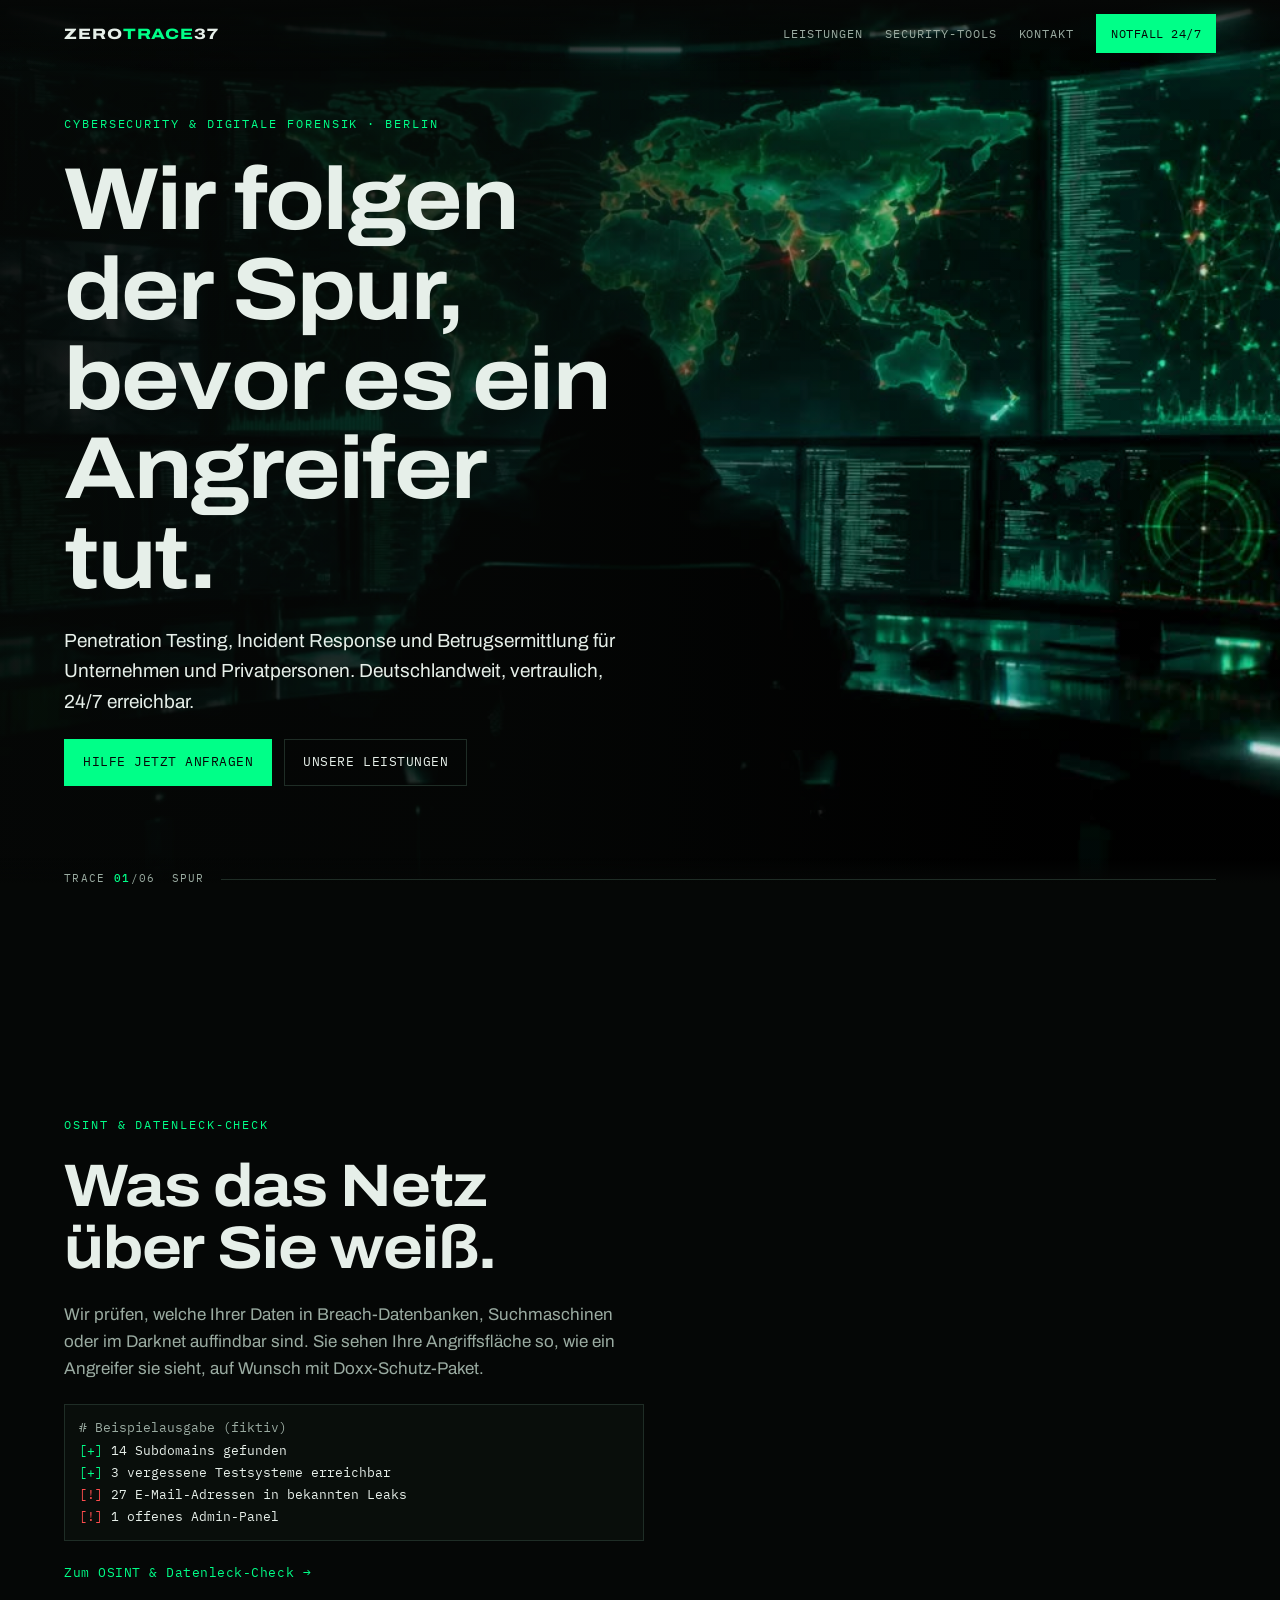
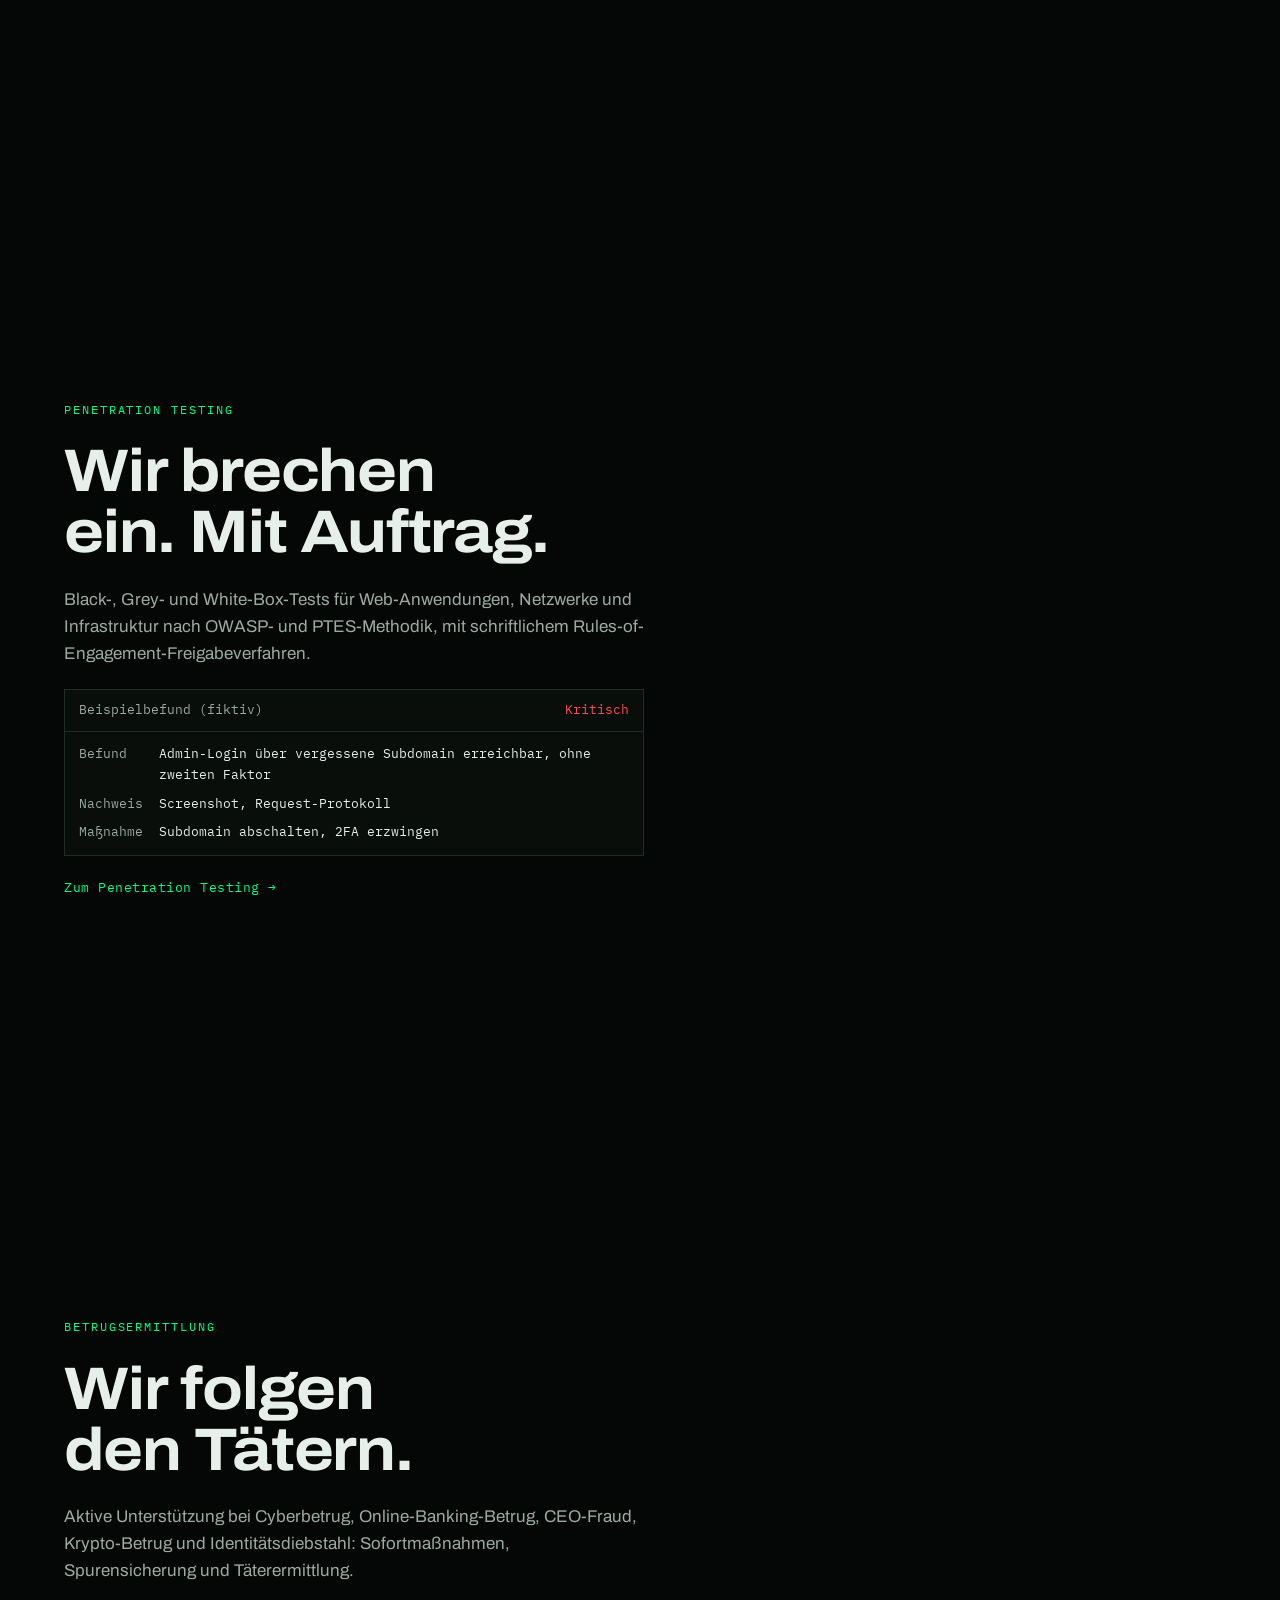
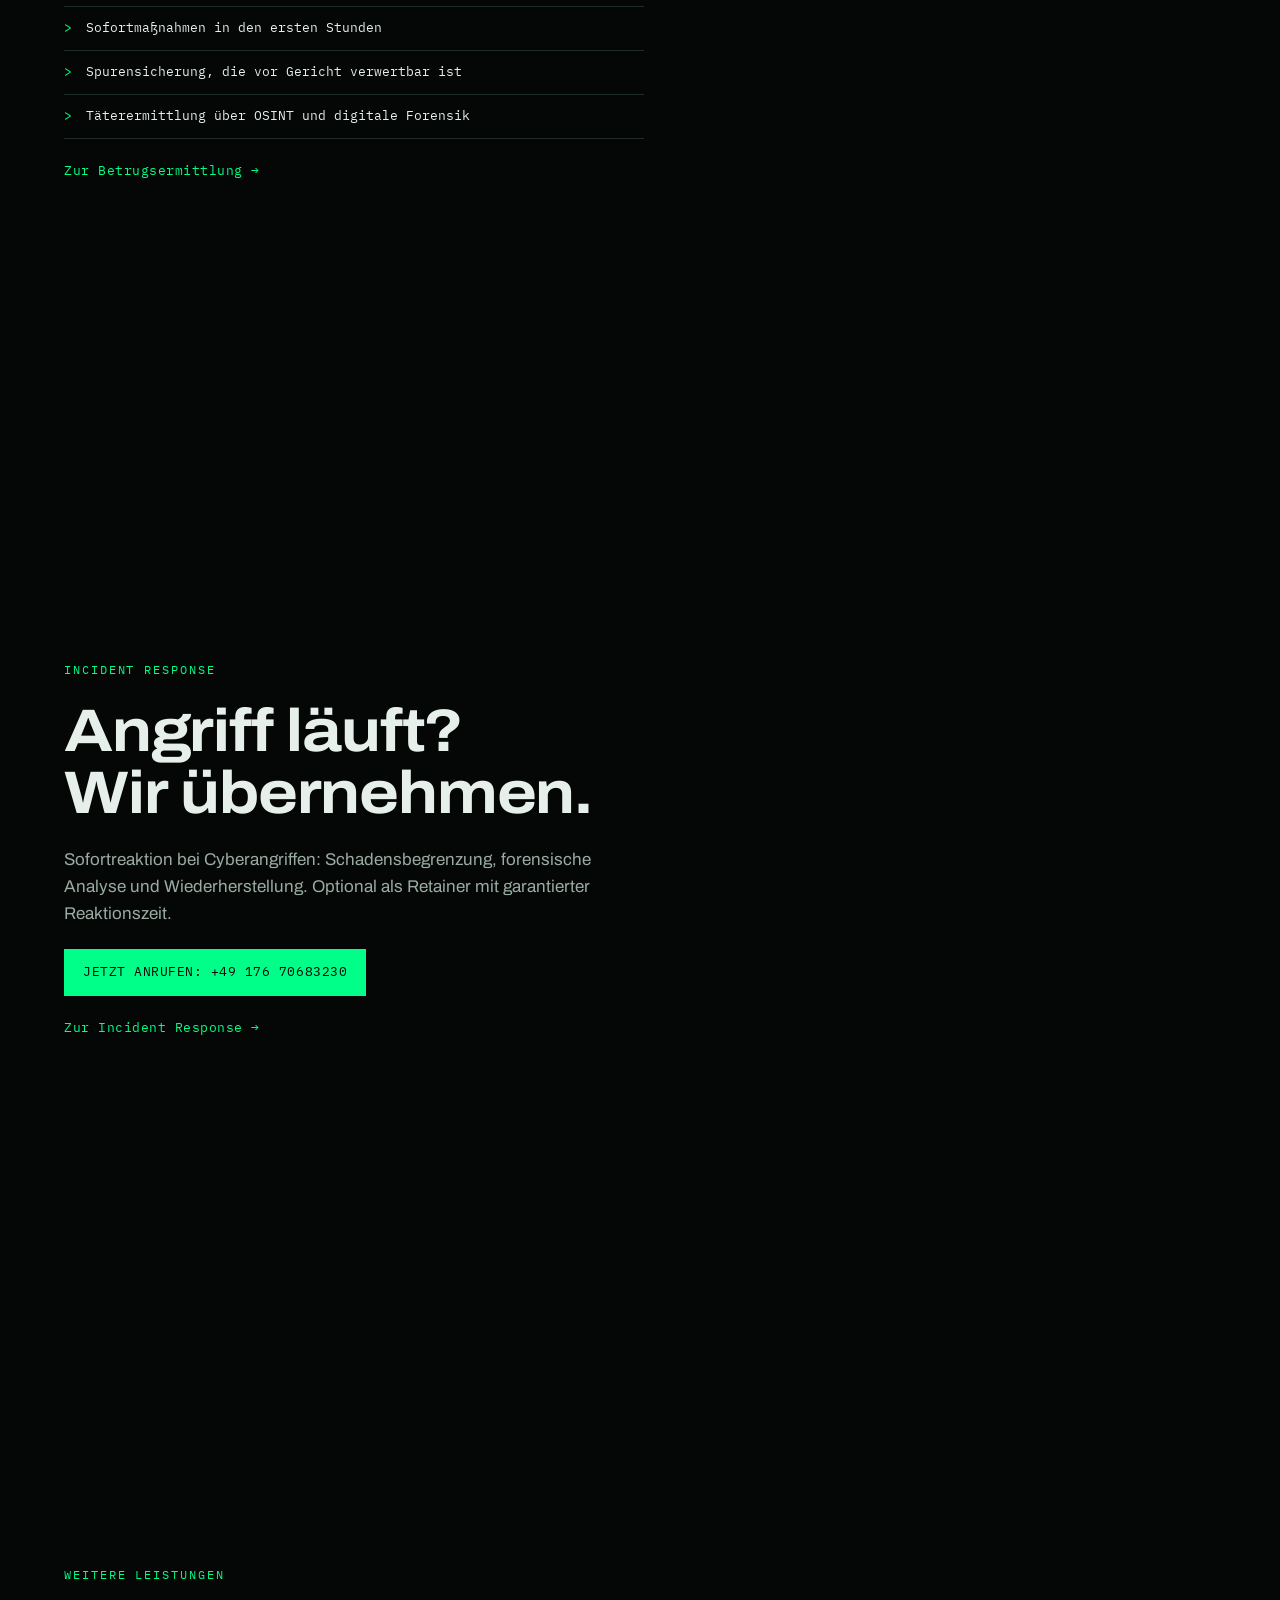
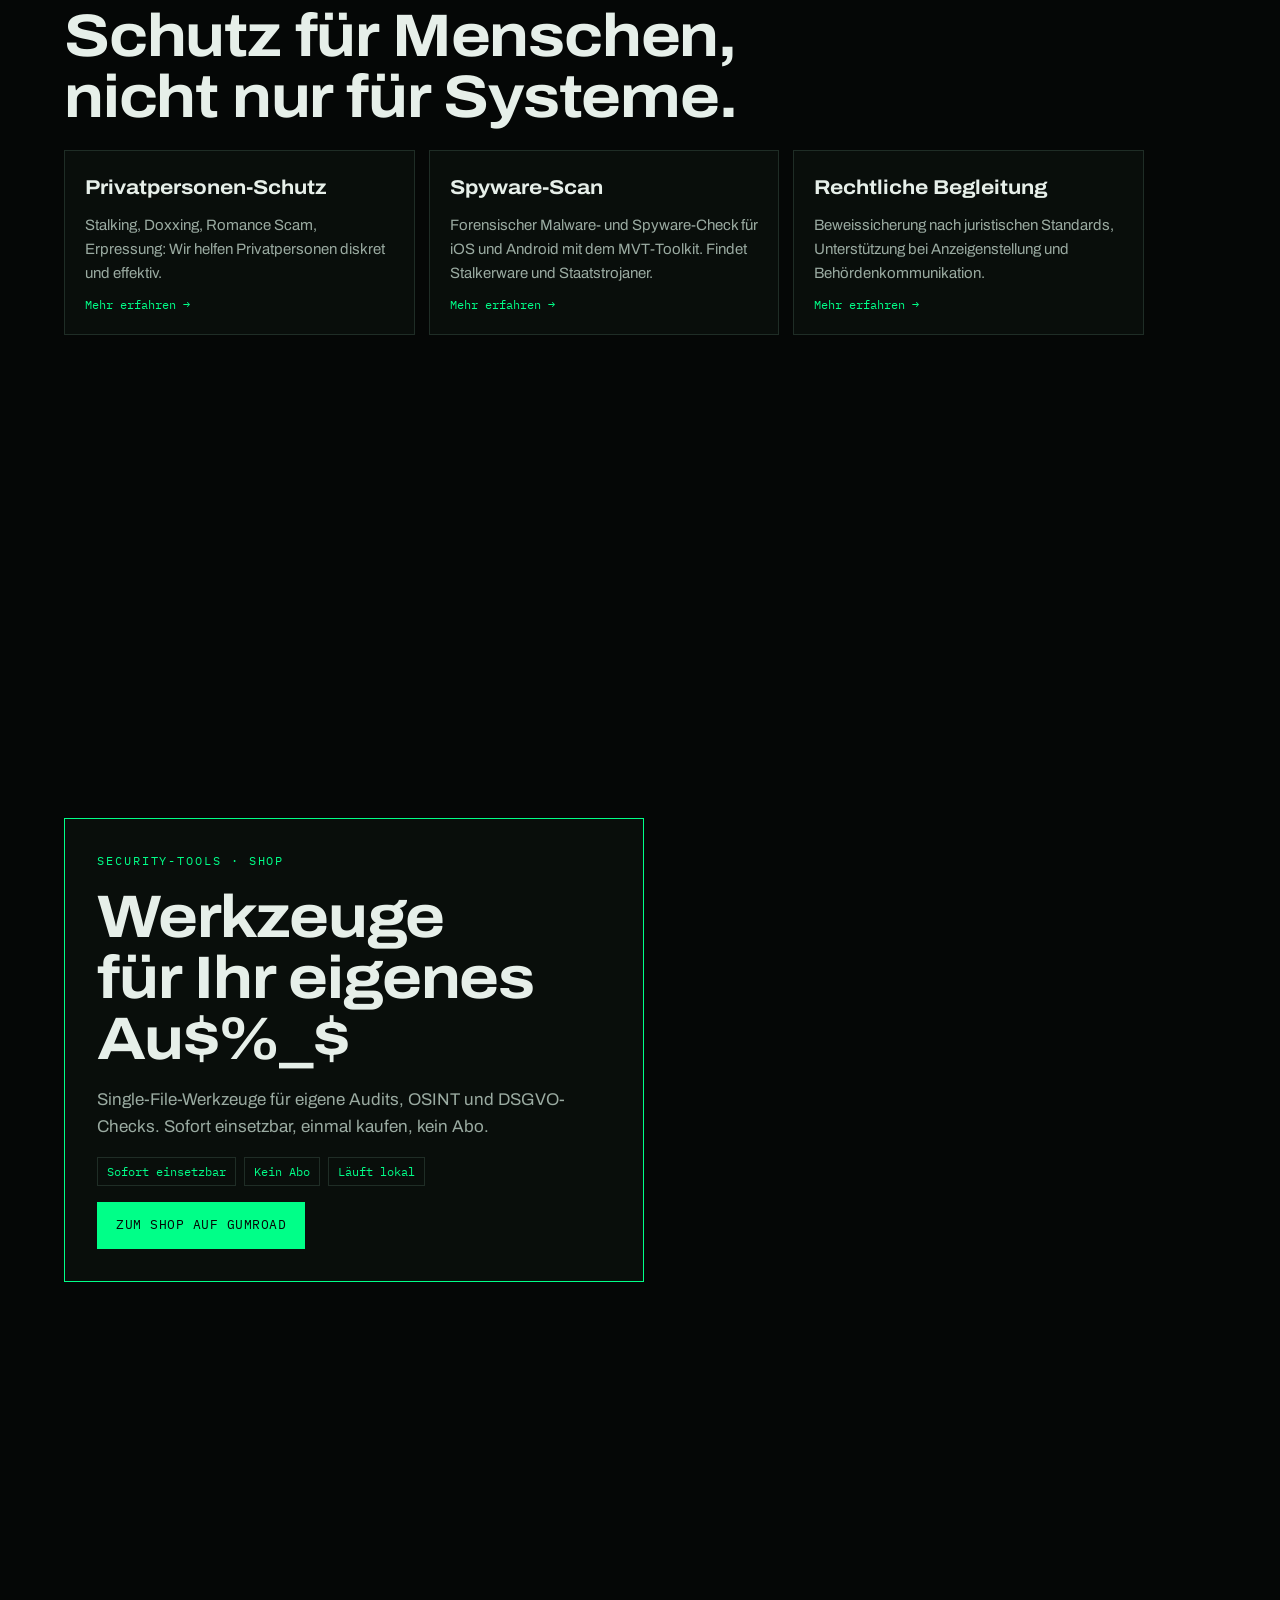
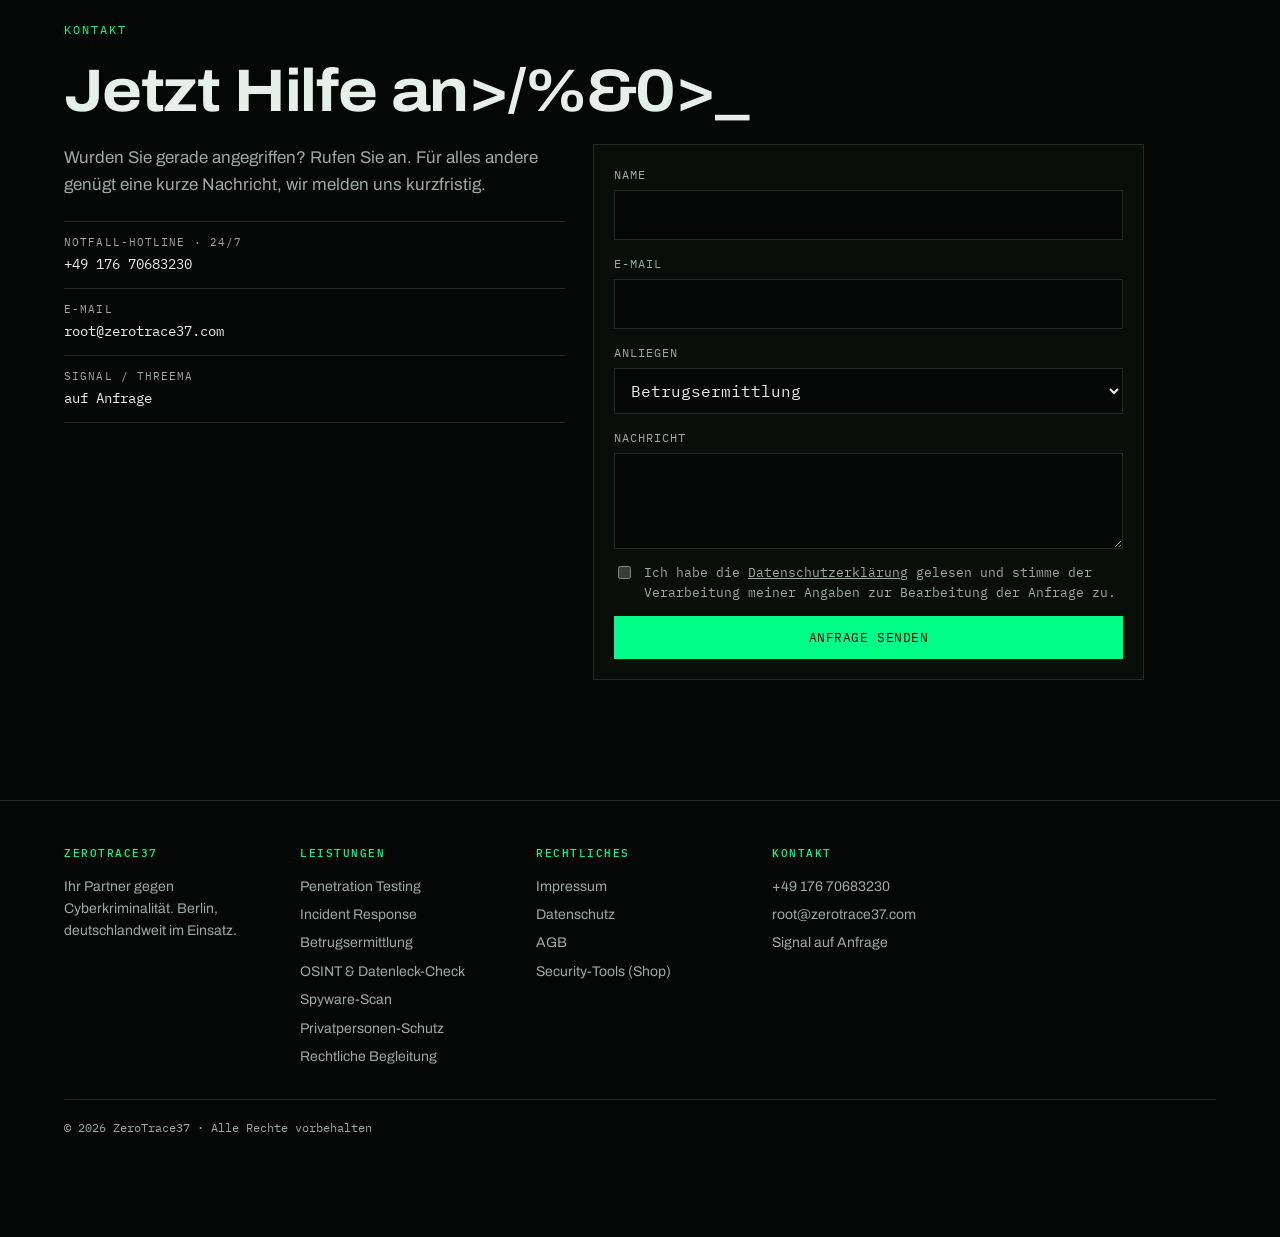
==== commit 57da2728: "Use 1080p upscale for the hero clip with 720p fallback Co-Authored-By: Claude Opus 5.5 <noreply@anth" ====
--- a/index.html
+++ b/index.html
@@ -196,7 +196,7 @@
 <body>
 
 <div id="stage" aria-hidden="true">
-  <video muted loop playsinline preload="metadata" poster="clips/1.jpg" class="on"><source src="clips/1.mp4" type="video/mp4"></video>
+  <video muted loop playsinline preload="metadata" poster="clips/1.jpg" class="on"><source src="clips/1-1080.mp4" type="video/mp4"><source src="https://d8j0ntlcm91z4.cloudfront.net/user_3FChx5WXLy8y12Ce3etPH90KSLq/hf_20261007_214924_6599d592-0930-4e06-9345-78bec530802d.mp4" type="video/mp4"><source src="clips/1.mp4" type="video/mp4"></video>
   <video muted loop playsinline preload="none" poster="clips/2.jpg"><source src="clips/2.mp4" type="video/mp4"></video>
   <video muted loop playsinline preload="none" poster="clips/3.jpg"><source src="clips/3.mp4" type="video/mp4"></video>
   <video muted loop playsinline preload="none" poster="clips/4.jpg"><source src="clips/4.mp4" type="video/mp4"></video>
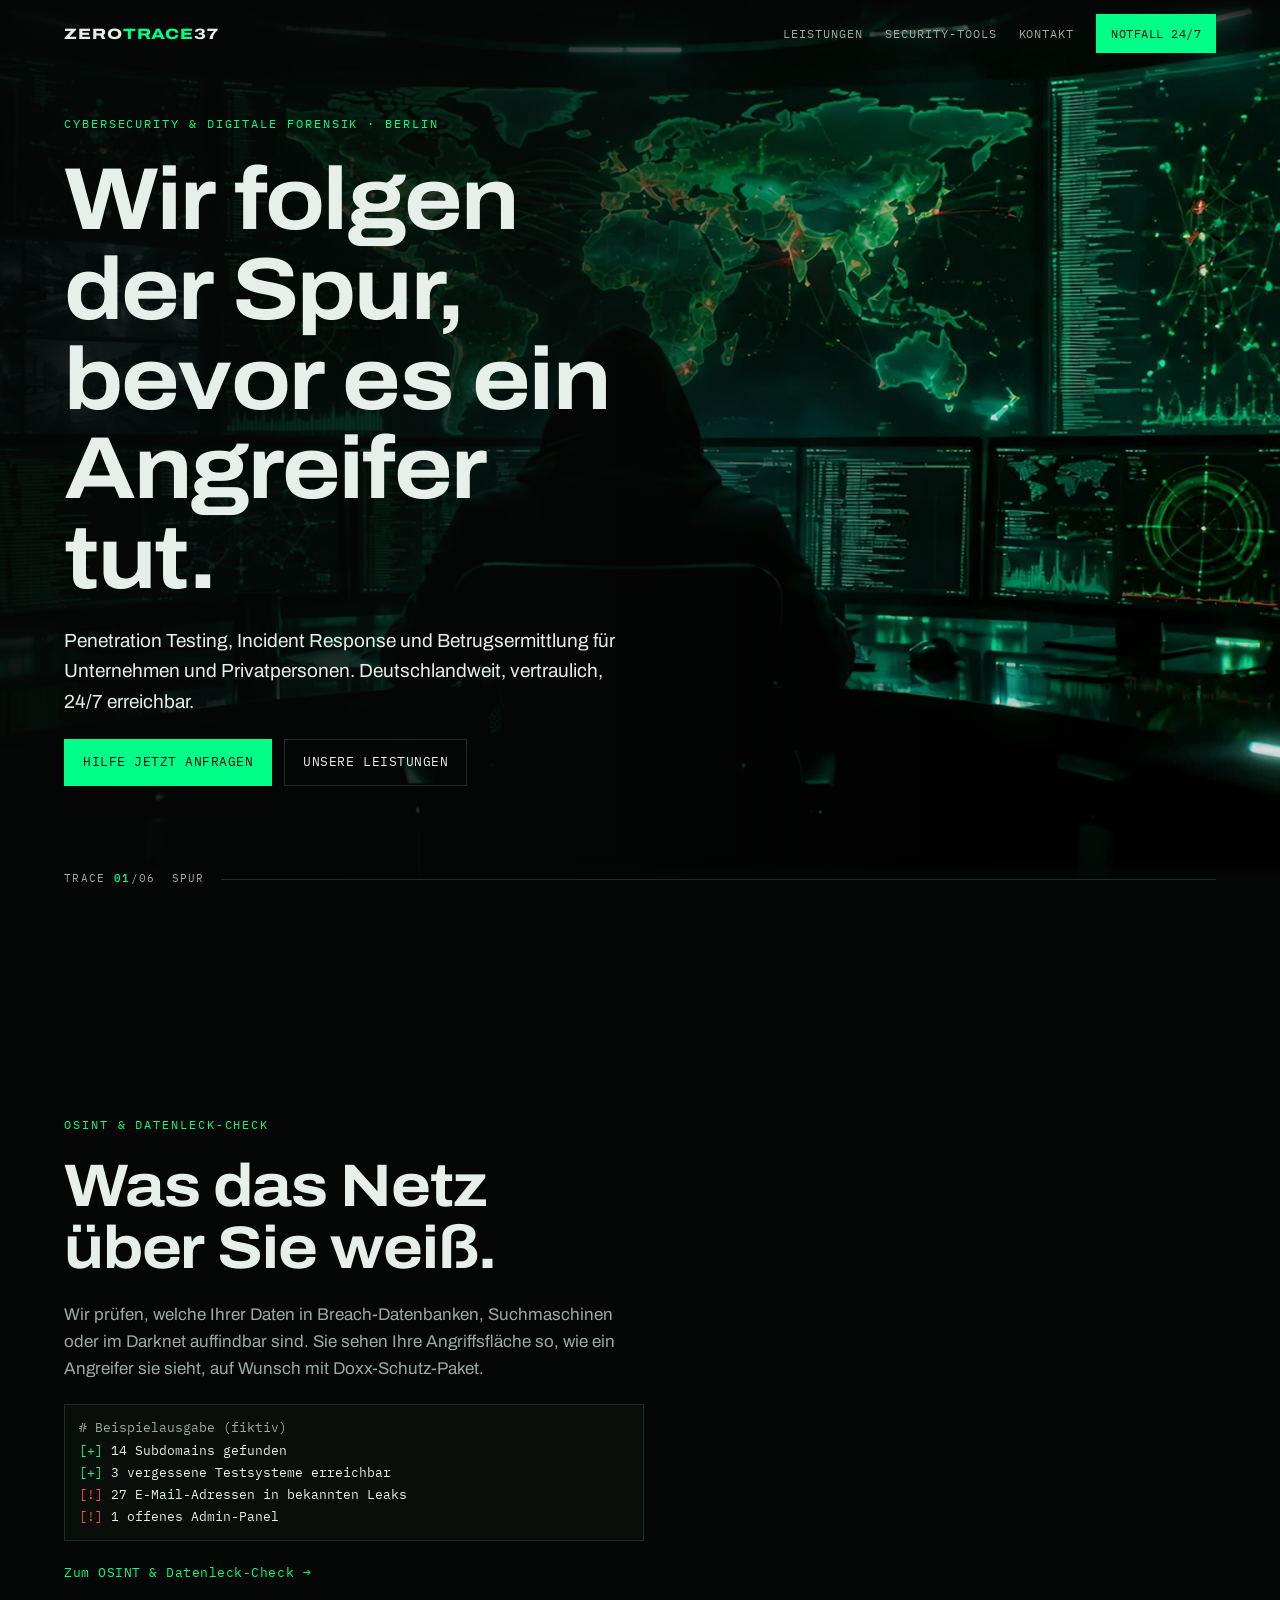
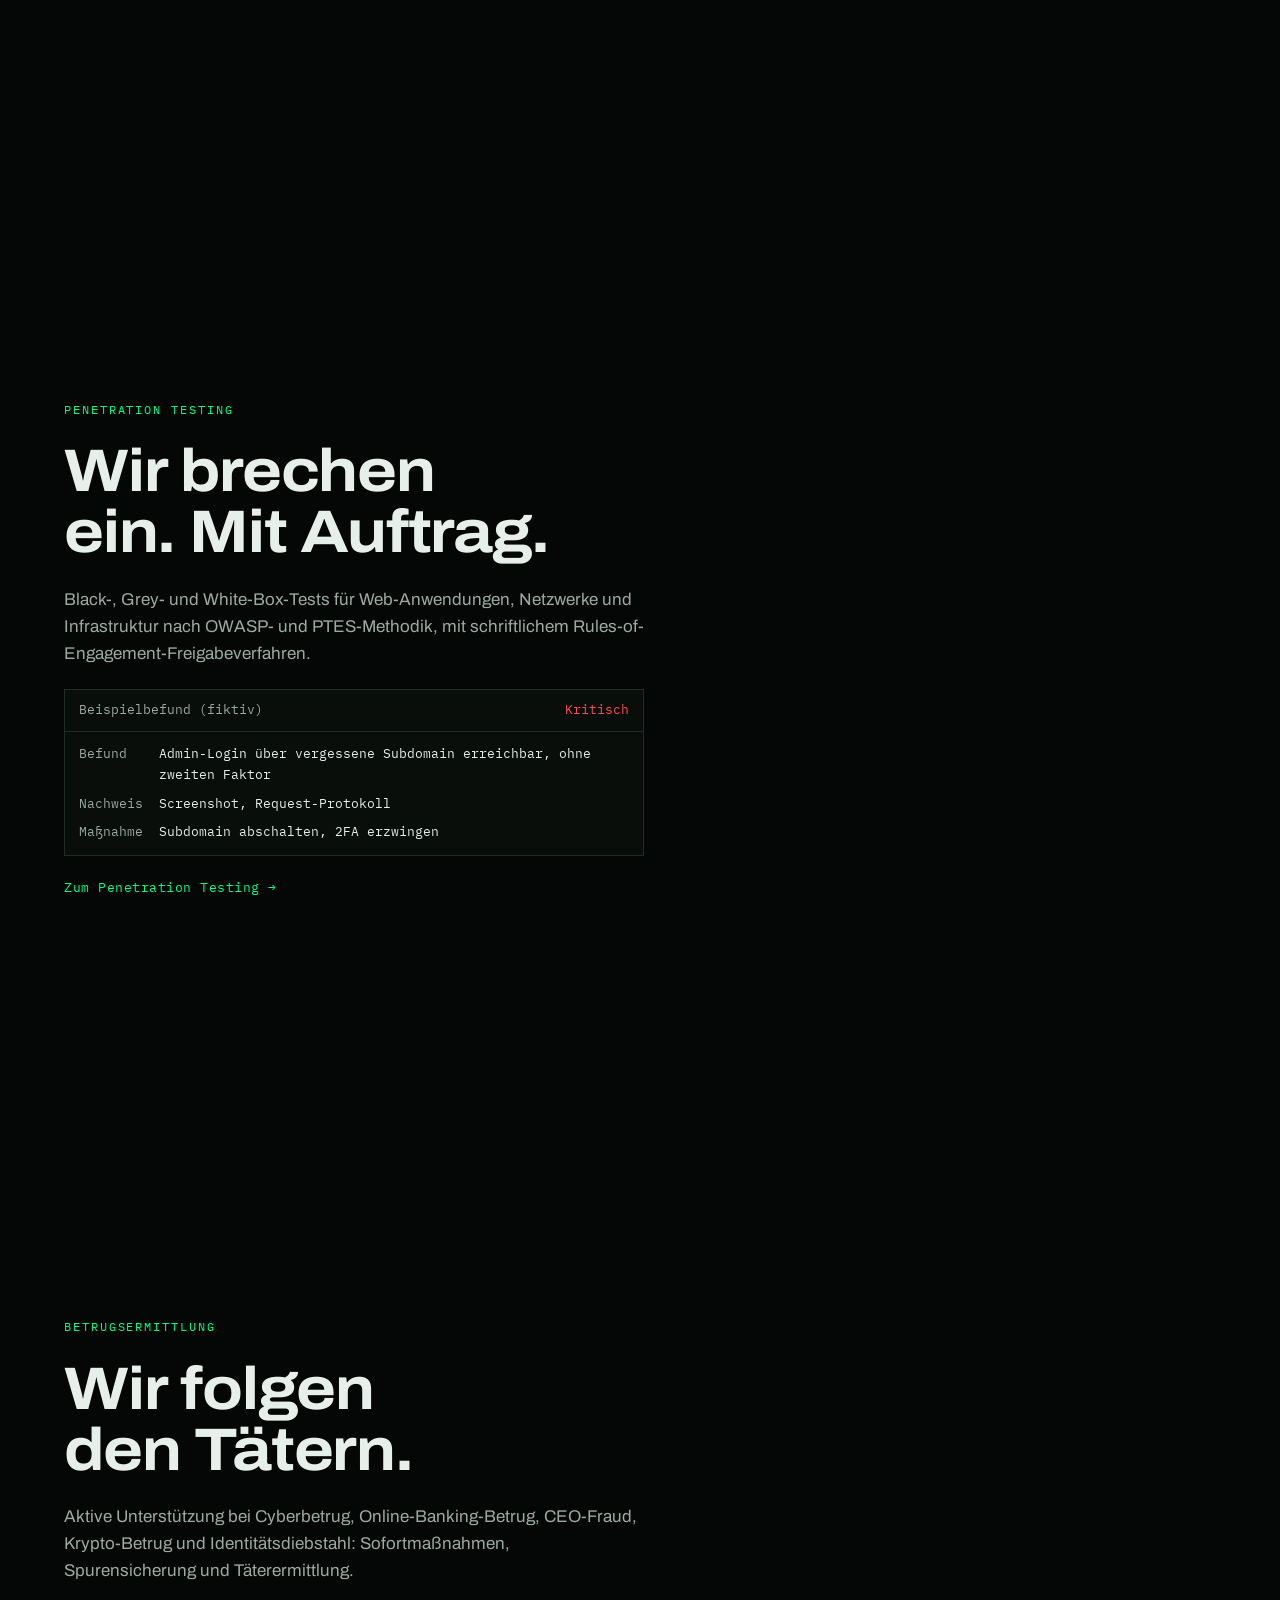
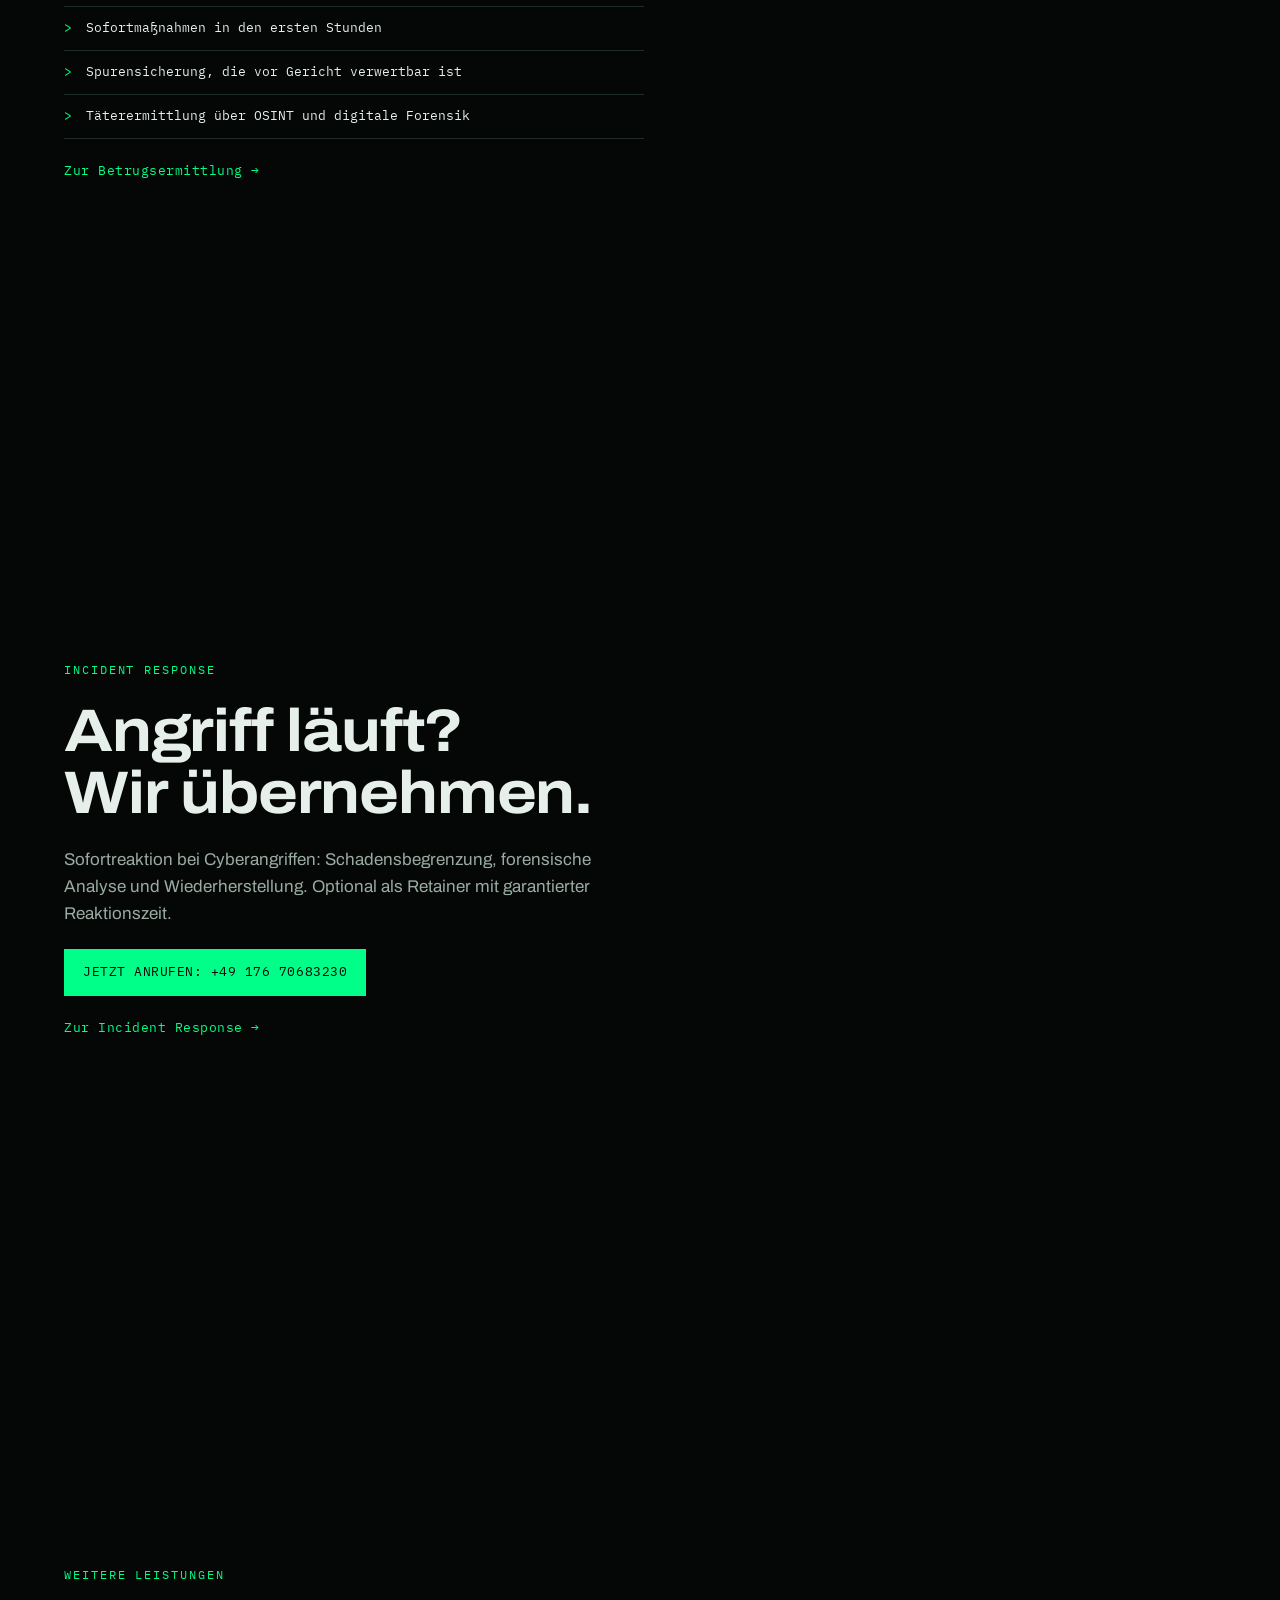
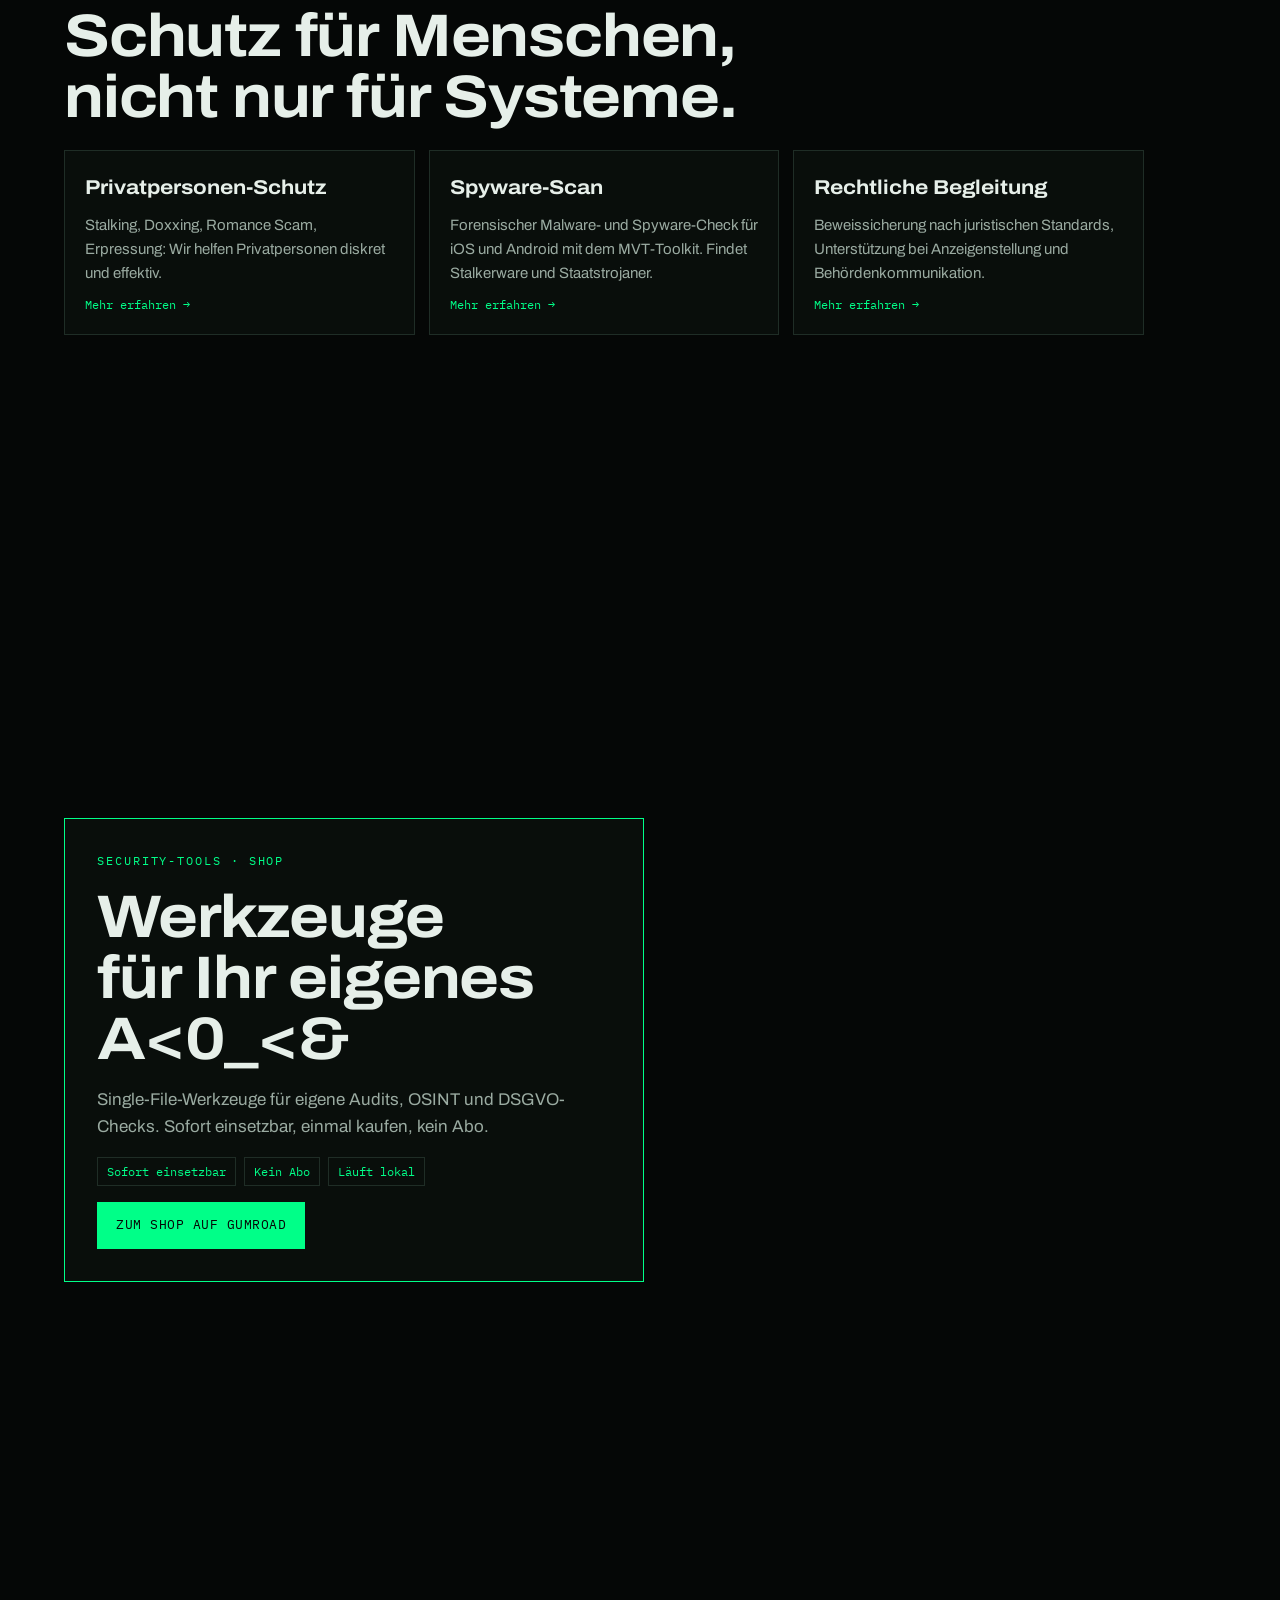
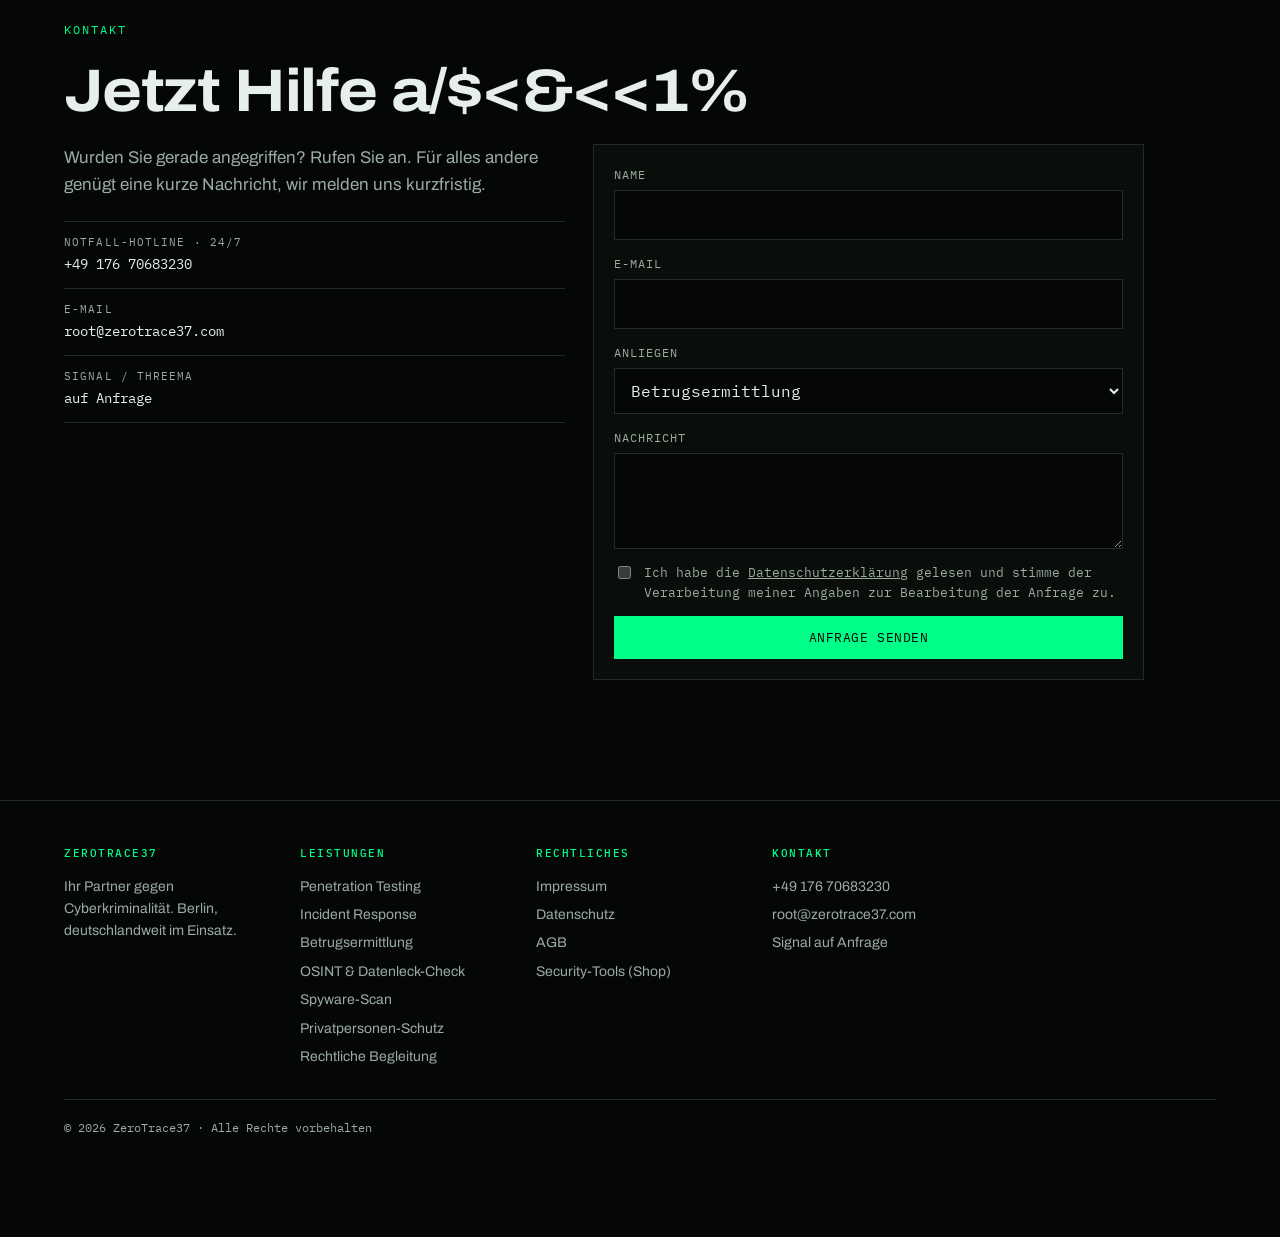
==== commit bf3db40a: "Serve hero clip in 1440p from the 4K master, 720p on small screens Co-Authored-By: Claude Opus 5.5 <" ====
--- a/index.html
+++ b/index.html
@@ -196,7 +196,7 @@
 <body>
 
 <div id="stage" aria-hidden="true">
-  <video muted loop playsinline preload="metadata" poster="clips/1.jpg" class="on"><source src="clips/1-1080.mp4" type="video/mp4"><source src="https://d8j0ntlcm91z4.cloudfront.net/user_3FChx5WXLy8y12Ce3etPH90KSLq/hf_20261007_214924_6599d592-0930-4e06-9345-78bec530802d.mp4" type="video/mp4"><source src="clips/1.mp4" type="video/mp4"></video>
+  <video muted loop playsinline preload="metadata" poster="clips/1.jpg" class="on"><source src="clips/1.mp4" type="video/mp4" media="(max-width:860px)"><source src="clips/1-hd.mp4" type="video/mp4"><source src="clips/1.mp4" type="video/mp4"></video>
   <video muted loop playsinline preload="none" poster="clips/2.jpg"><source src="clips/2.mp4" type="video/mp4"></video>
   <video muted loop playsinline preload="none" poster="clips/3.jpg"><source src="clips/3.mp4" type="video/mp4"></video>
   <video muted loop playsinline preload="none" poster="clips/4.jpg"><source src="clips/4.mp4" type="video/mp4"></video>
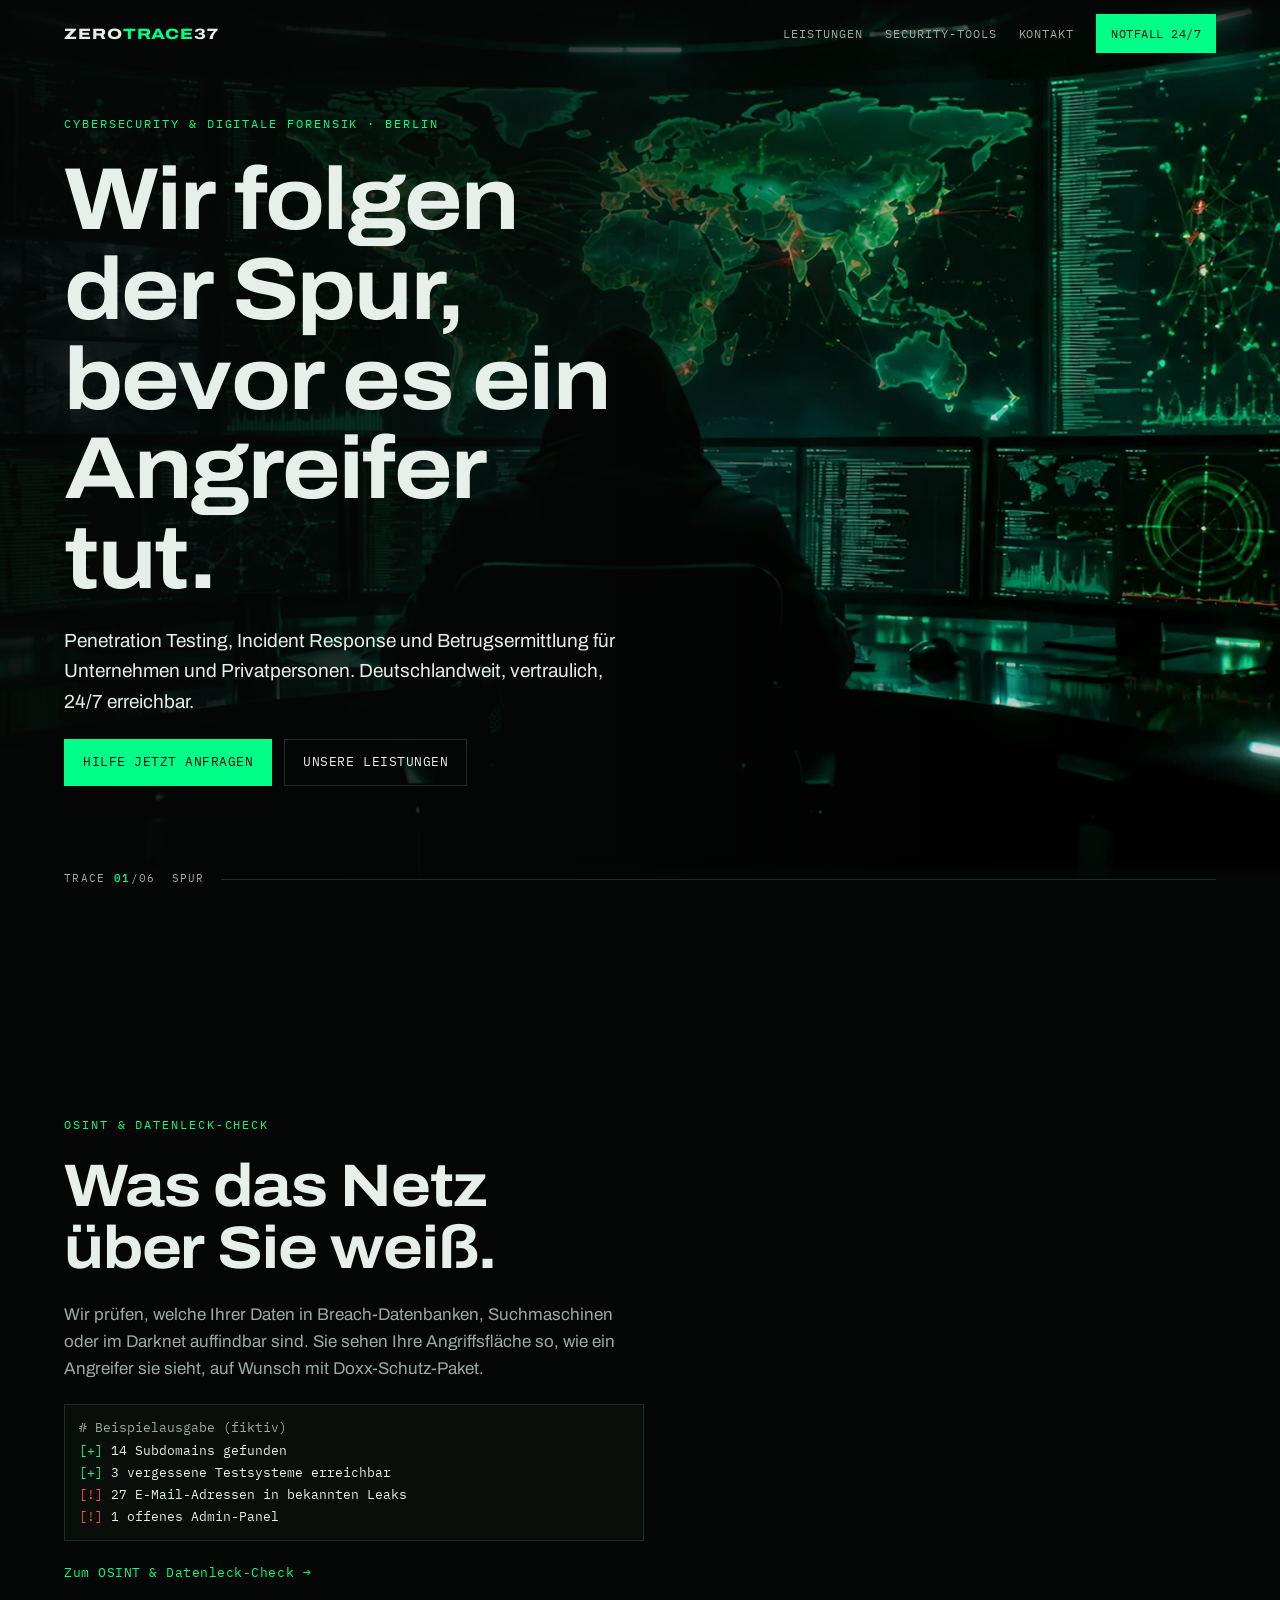
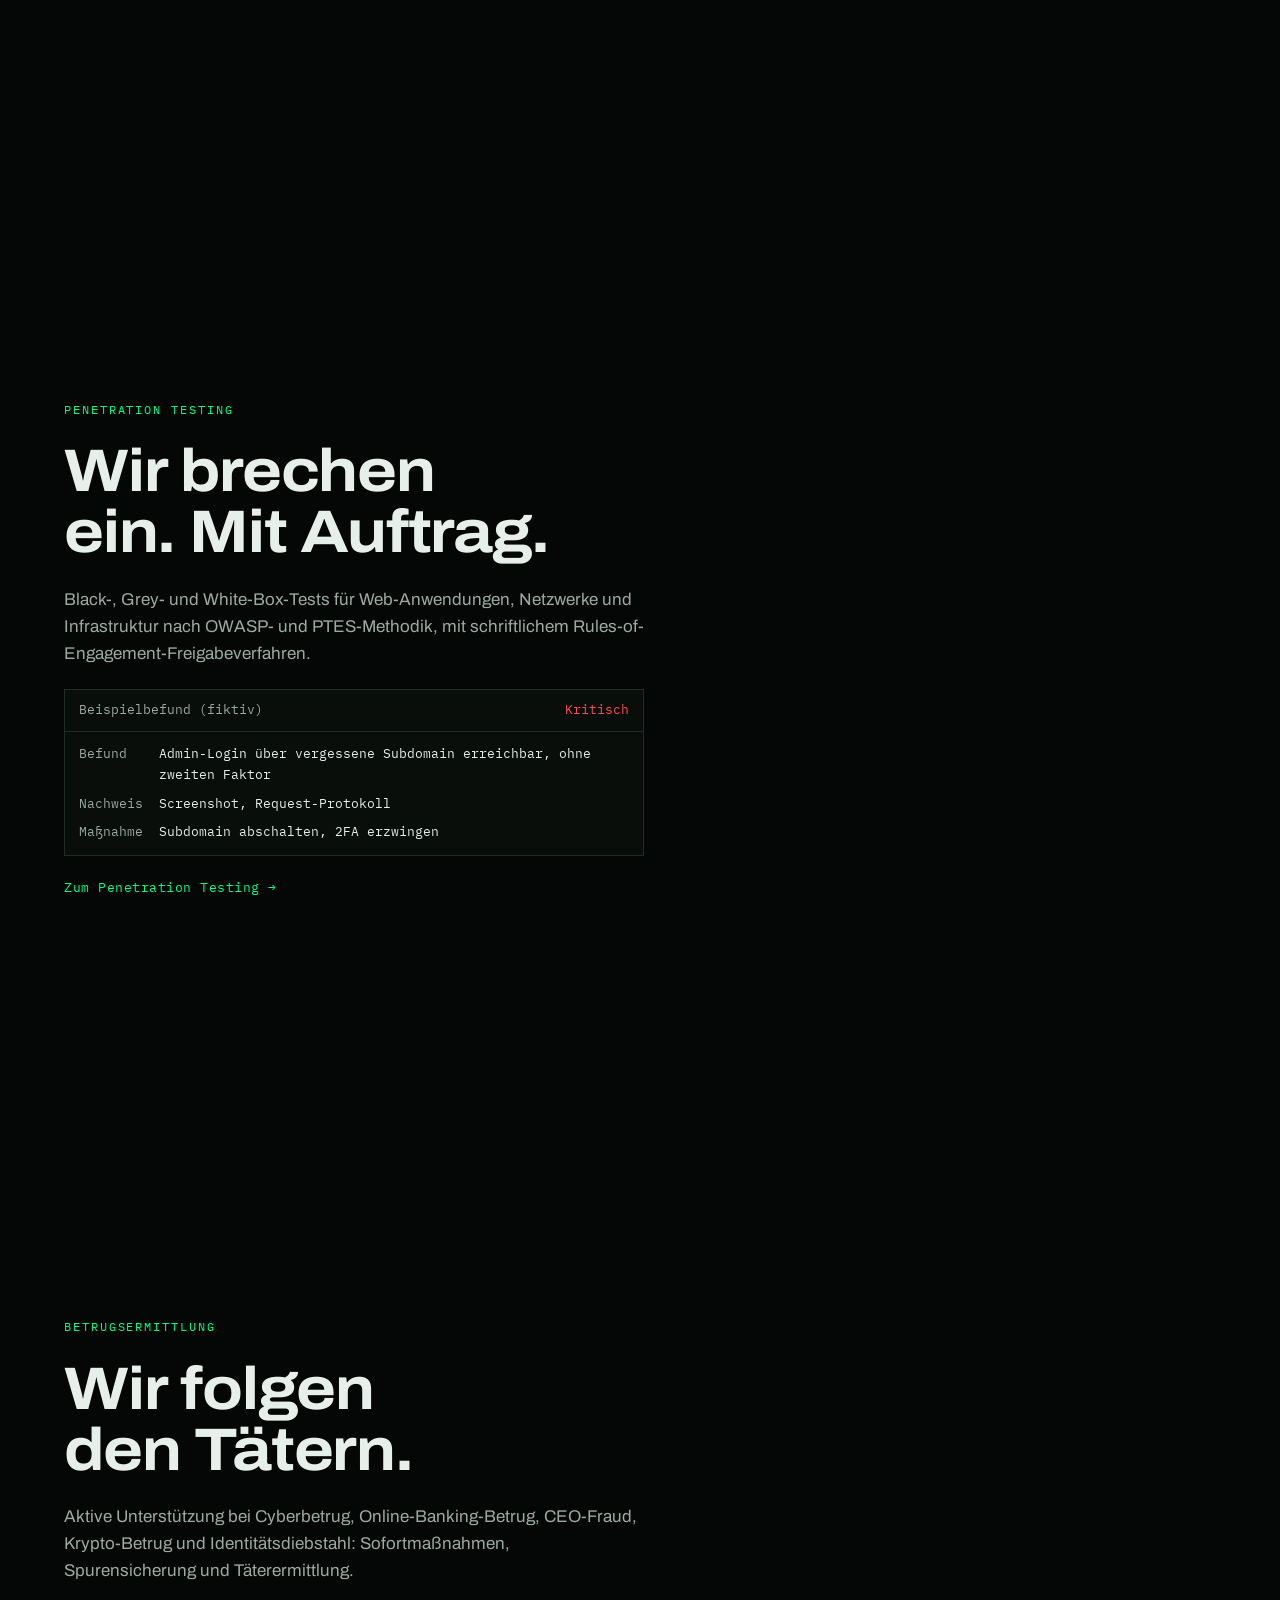
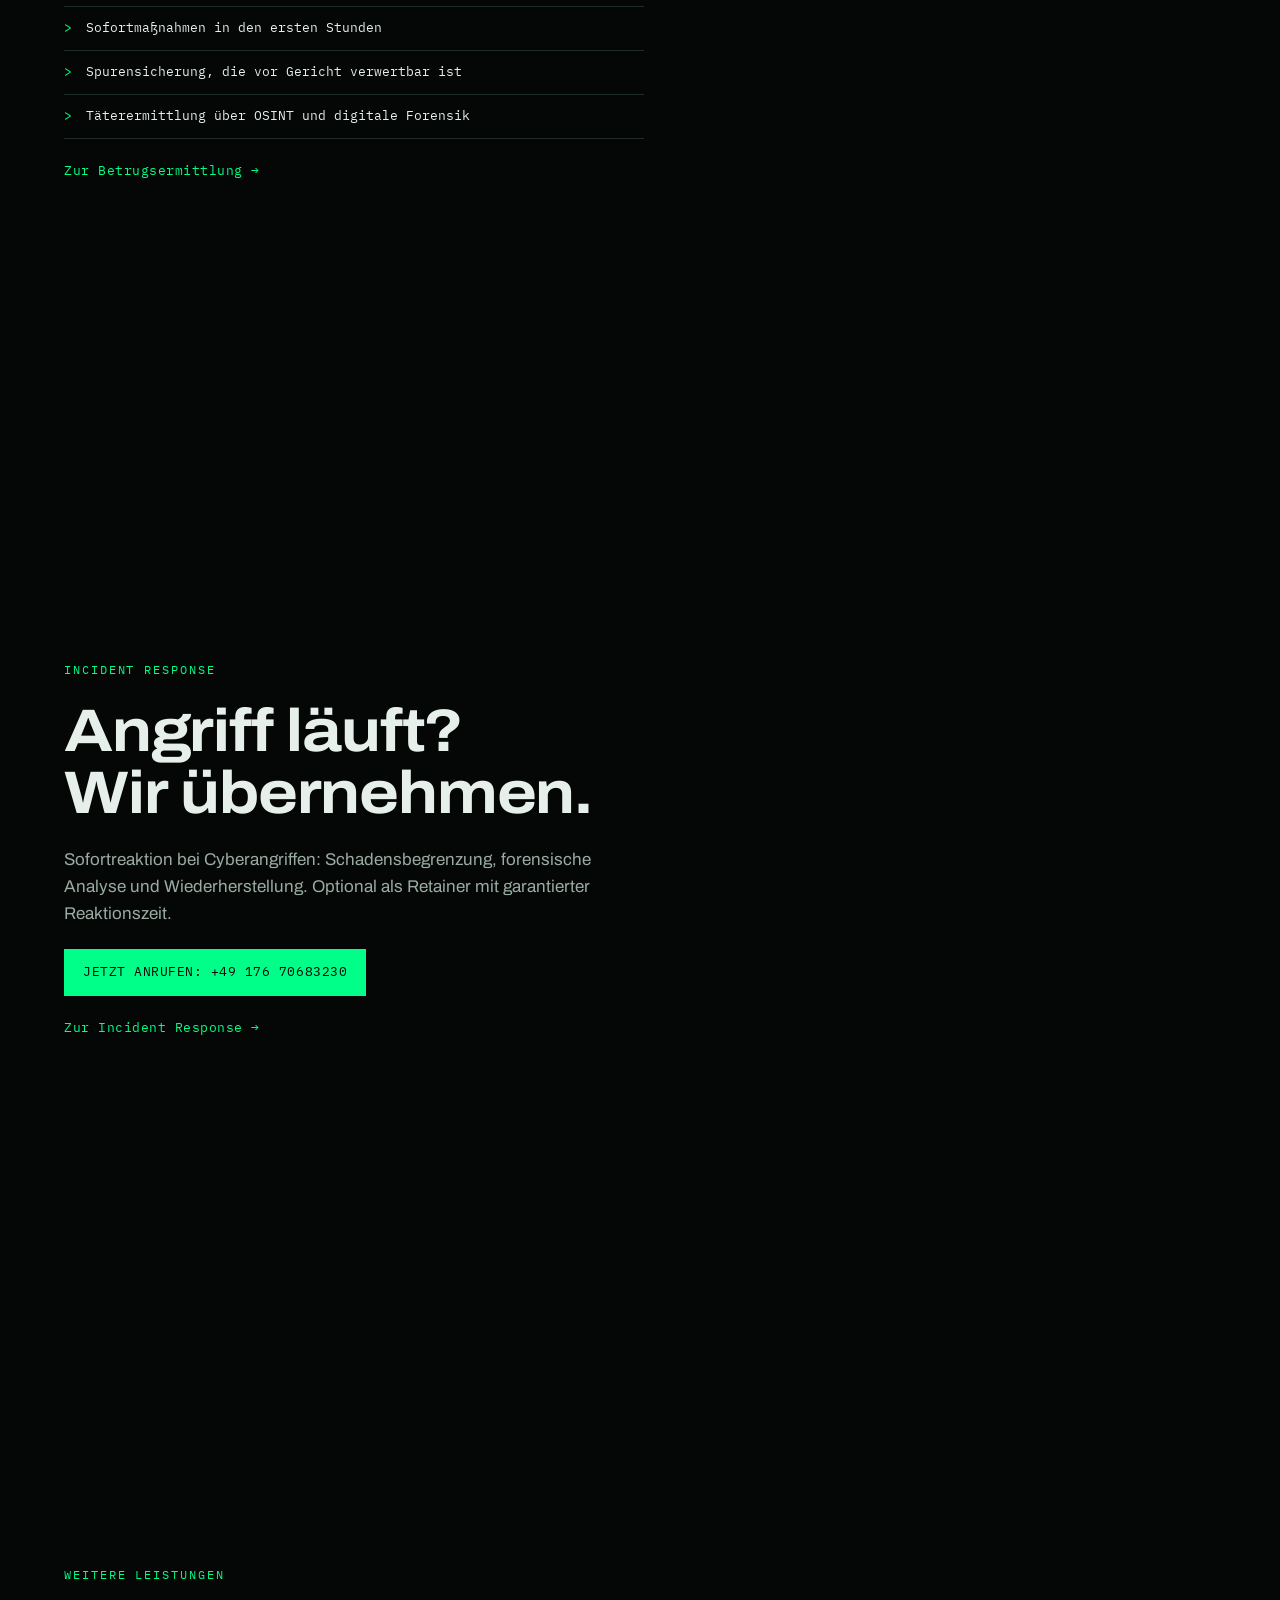
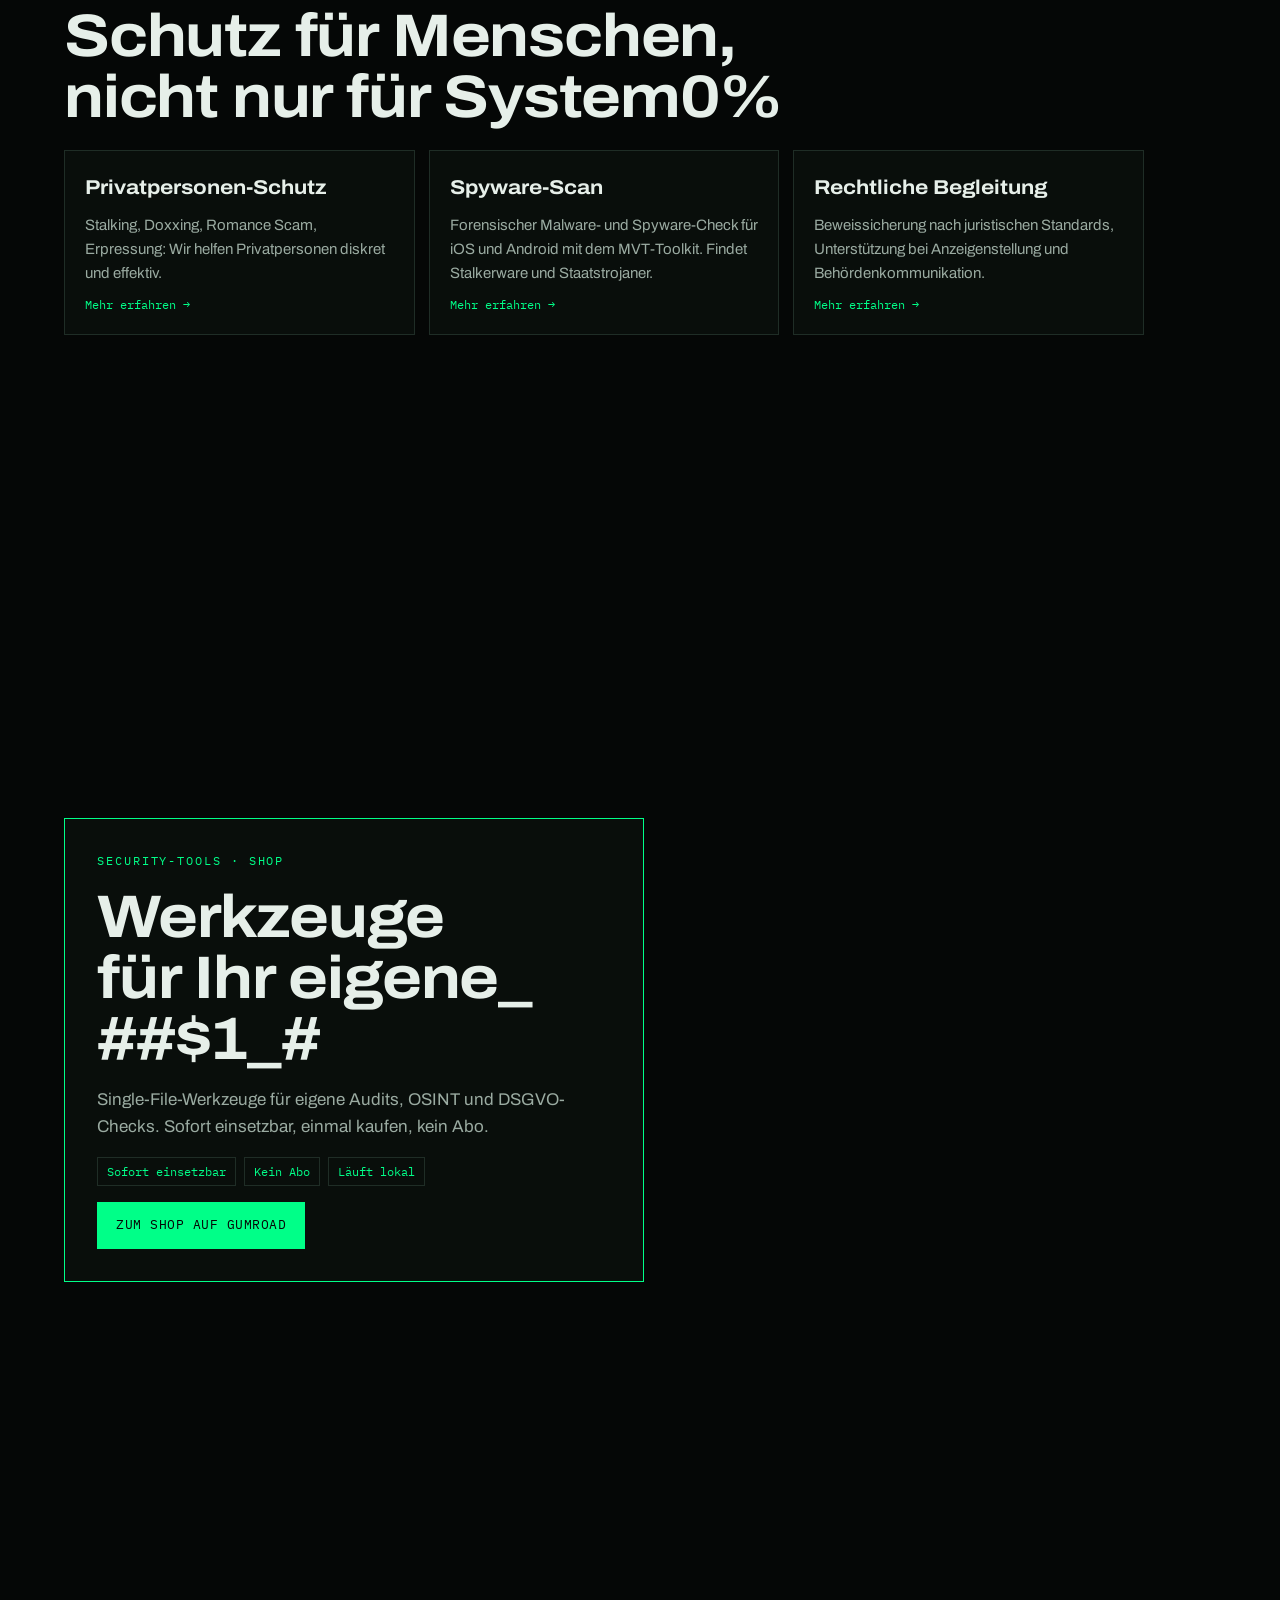
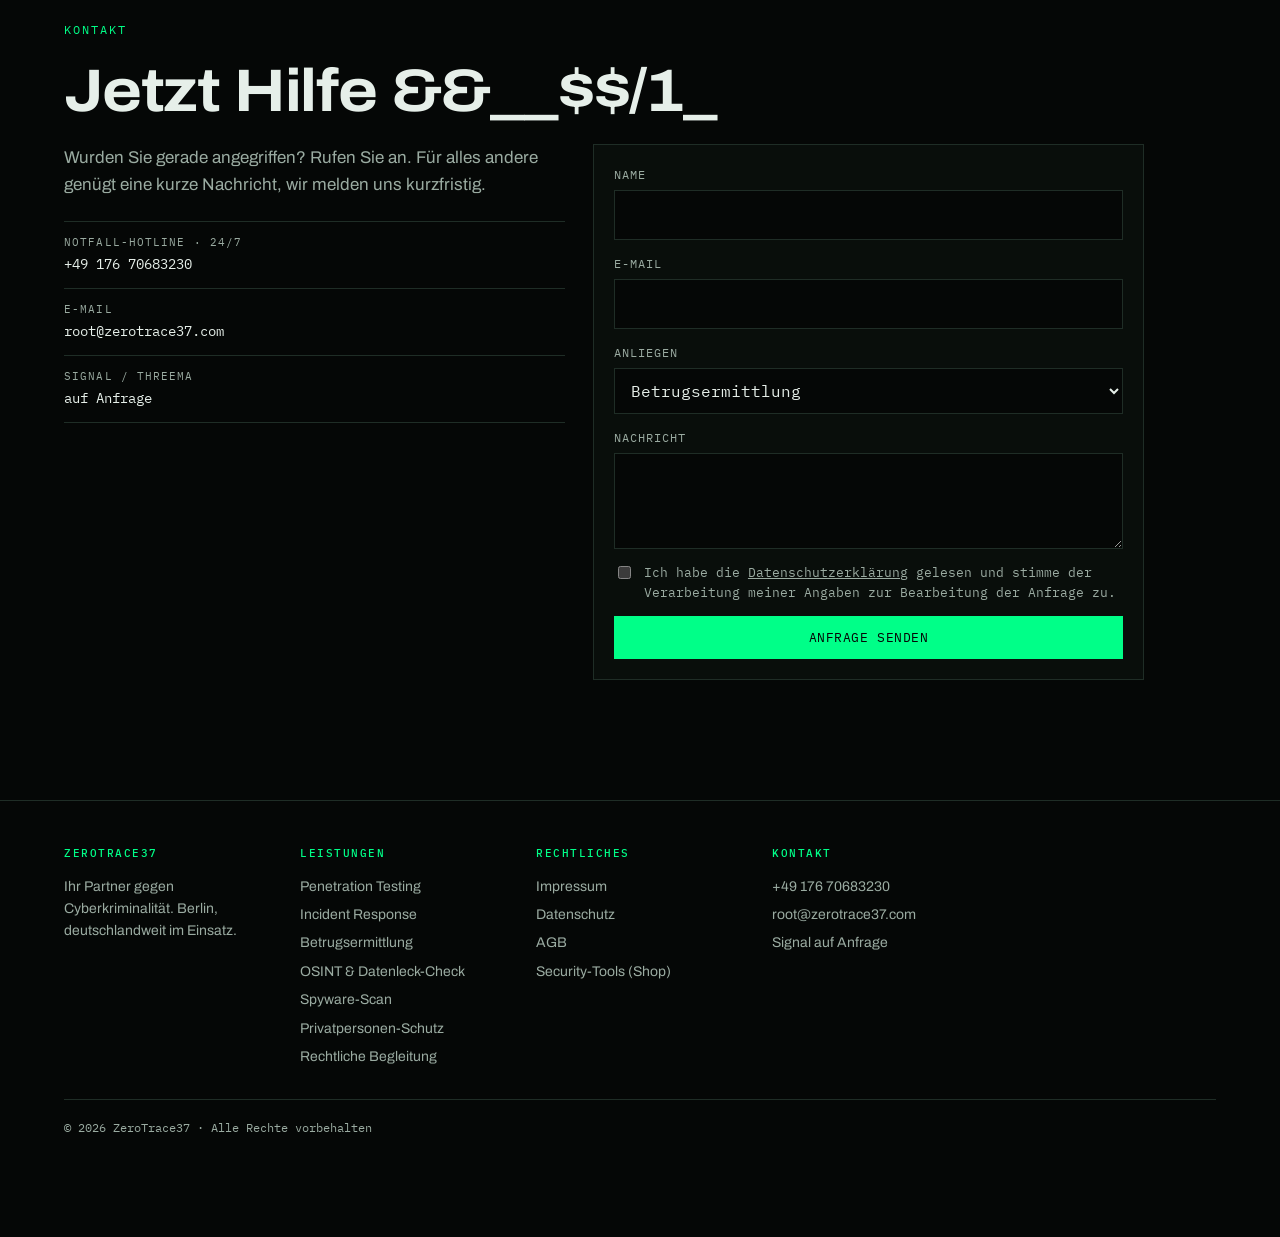
==== commit 147623fc: "Serve all six clips in 1440p from 4K masters, self-host clip 6 Co-Authored-By: Claude Opus 5.5 <nore" ====
--- a/index.html
+++ b/index.html
@@ -197,11 +197,11 @@
 
 <div id="stage" aria-hidden="true">
   <video muted loop playsinline preload="metadata" poster="clips/1.jpg" class="on"><source src="clips/1.mp4" type="video/mp4" media="(max-width:860px)"><source src="clips/1-hd.mp4" type="video/mp4"><source src="clips/1.mp4" type="video/mp4"></video>
-  <video muted loop playsinline preload="none" poster="clips/2.jpg"><source src="clips/2.mp4" type="video/mp4"></video>
-  <video muted loop playsinline preload="none" poster="clips/3.jpg"><source src="clips/3.mp4" type="video/mp4"></video>
-  <video muted loop playsinline preload="none" poster="clips/4.jpg"><source src="clips/4.mp4" type="video/mp4"></video>
-  <video muted loop playsinline preload="none" poster="clips/5.jpg"><source src="clips/5.mp4" type="video/mp4"></video>
-  <video muted loop playsinline preload="none" poster="https://d8j0ntlcm91z4.cloudfront.net/user_3FChx5WXLy8y12Ce3etPH90KSLq/hf_20261007_103204_32f1720c-1dbd-4aa2-a6d9-c51732cd4938_min.webp"><source src="clips/6.mp4" type="video/mp4"><source src="https://d8j0ntlcm91z4.cloudfront.net/user_3FChx5WXLy8y12Ce3etPH90KSLq/hf_20261007_103529_911fd493-58d9-4980-8b92-59e4c3cff1c2.mp4" type="video/mp4"></video>
+  <video muted loop playsinline preload="none" poster="clips/2.jpg"><source src="clips/2.mp4" type="video/mp4" media="(max-width:860px)"><source src="clips/2-hd.mp4" type="video/mp4"><source src="clips/2.mp4" type="video/mp4"></video>
+  <video muted loop playsinline preload="none" poster="clips/3.jpg"><source src="clips/3.mp4" type="video/mp4" media="(max-width:860px)"><source src="clips/3-hd.mp4" type="video/mp4"><source src="clips/3.mp4" type="video/mp4"></video>
+  <video muted loop playsinline preload="none" poster="clips/4.jpg"><source src="clips/4.mp4" type="video/mp4" media="(max-width:860px)"><source src="clips/4-hd.mp4" type="video/mp4"><source src="clips/4.mp4" type="video/mp4"></video>
+  <video muted loop playsinline preload="none" poster="clips/5.jpg"><source src="clips/5.mp4" type="video/mp4" media="(max-width:860px)"><source src="clips/5-hd.mp4" type="video/mp4"><source src="clips/5.mp4" type="video/mp4"></video>
+  <video muted loop playsinline preload="none" poster="clips/6.jpg"><source src="clips/6.mp4" type="video/mp4" media="(max-width:860px)"><source src="clips/6-hd.mp4" type="video/mp4"><source src="clips/6.mp4" type="video/mp4"></video>
 </div>
 <div class="scrim"></div>
 
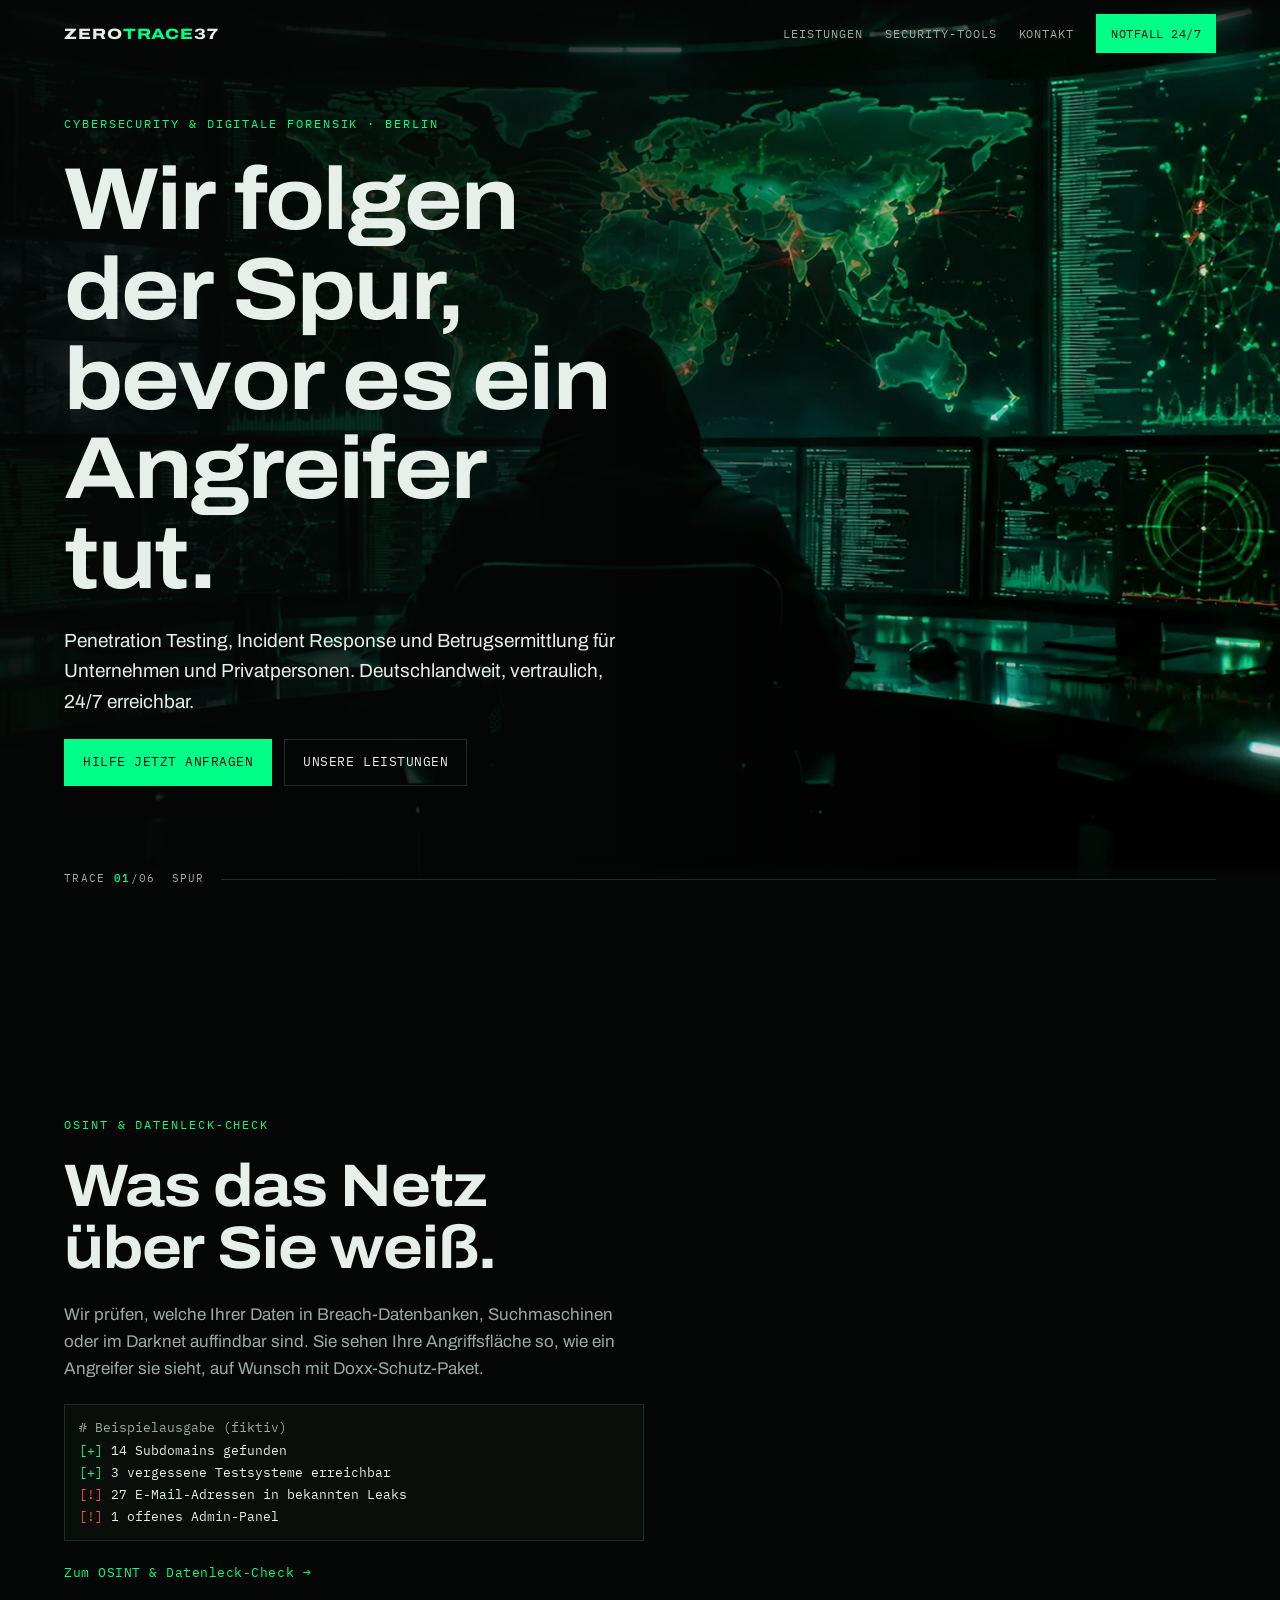
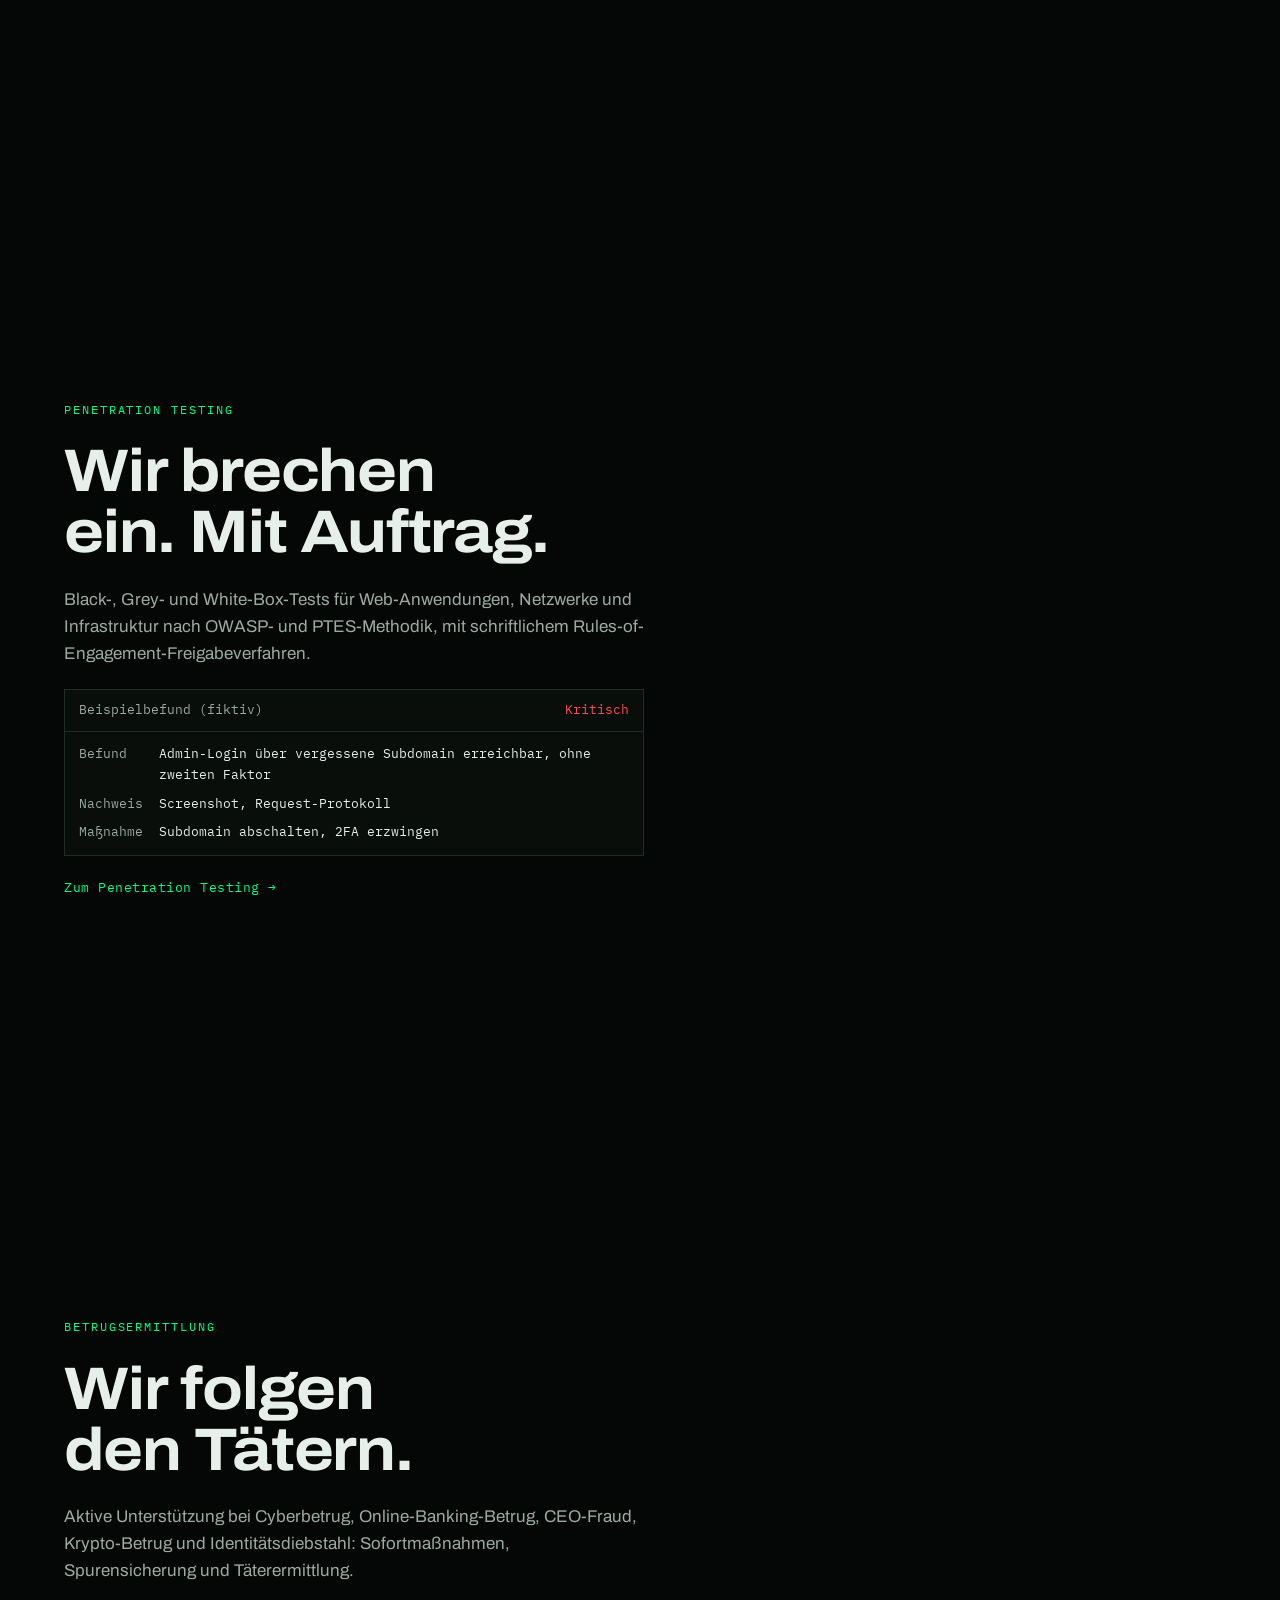
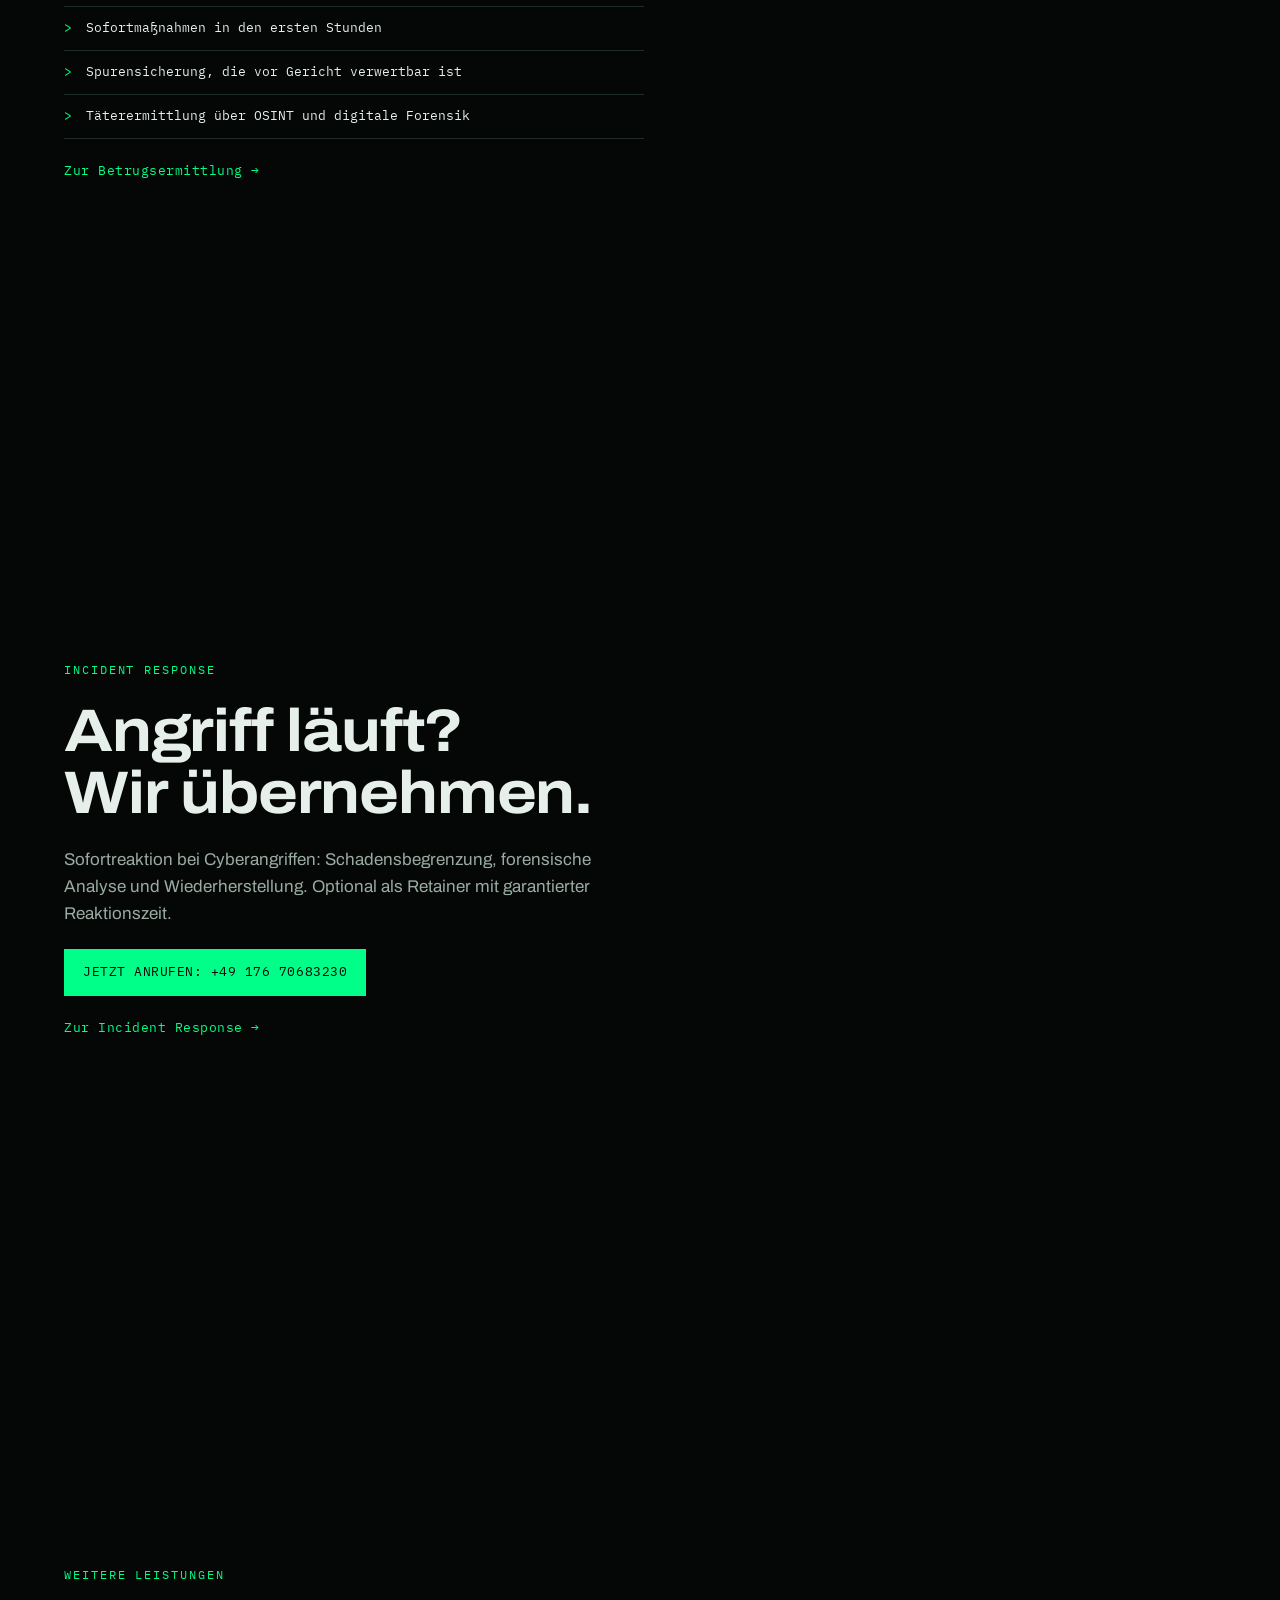
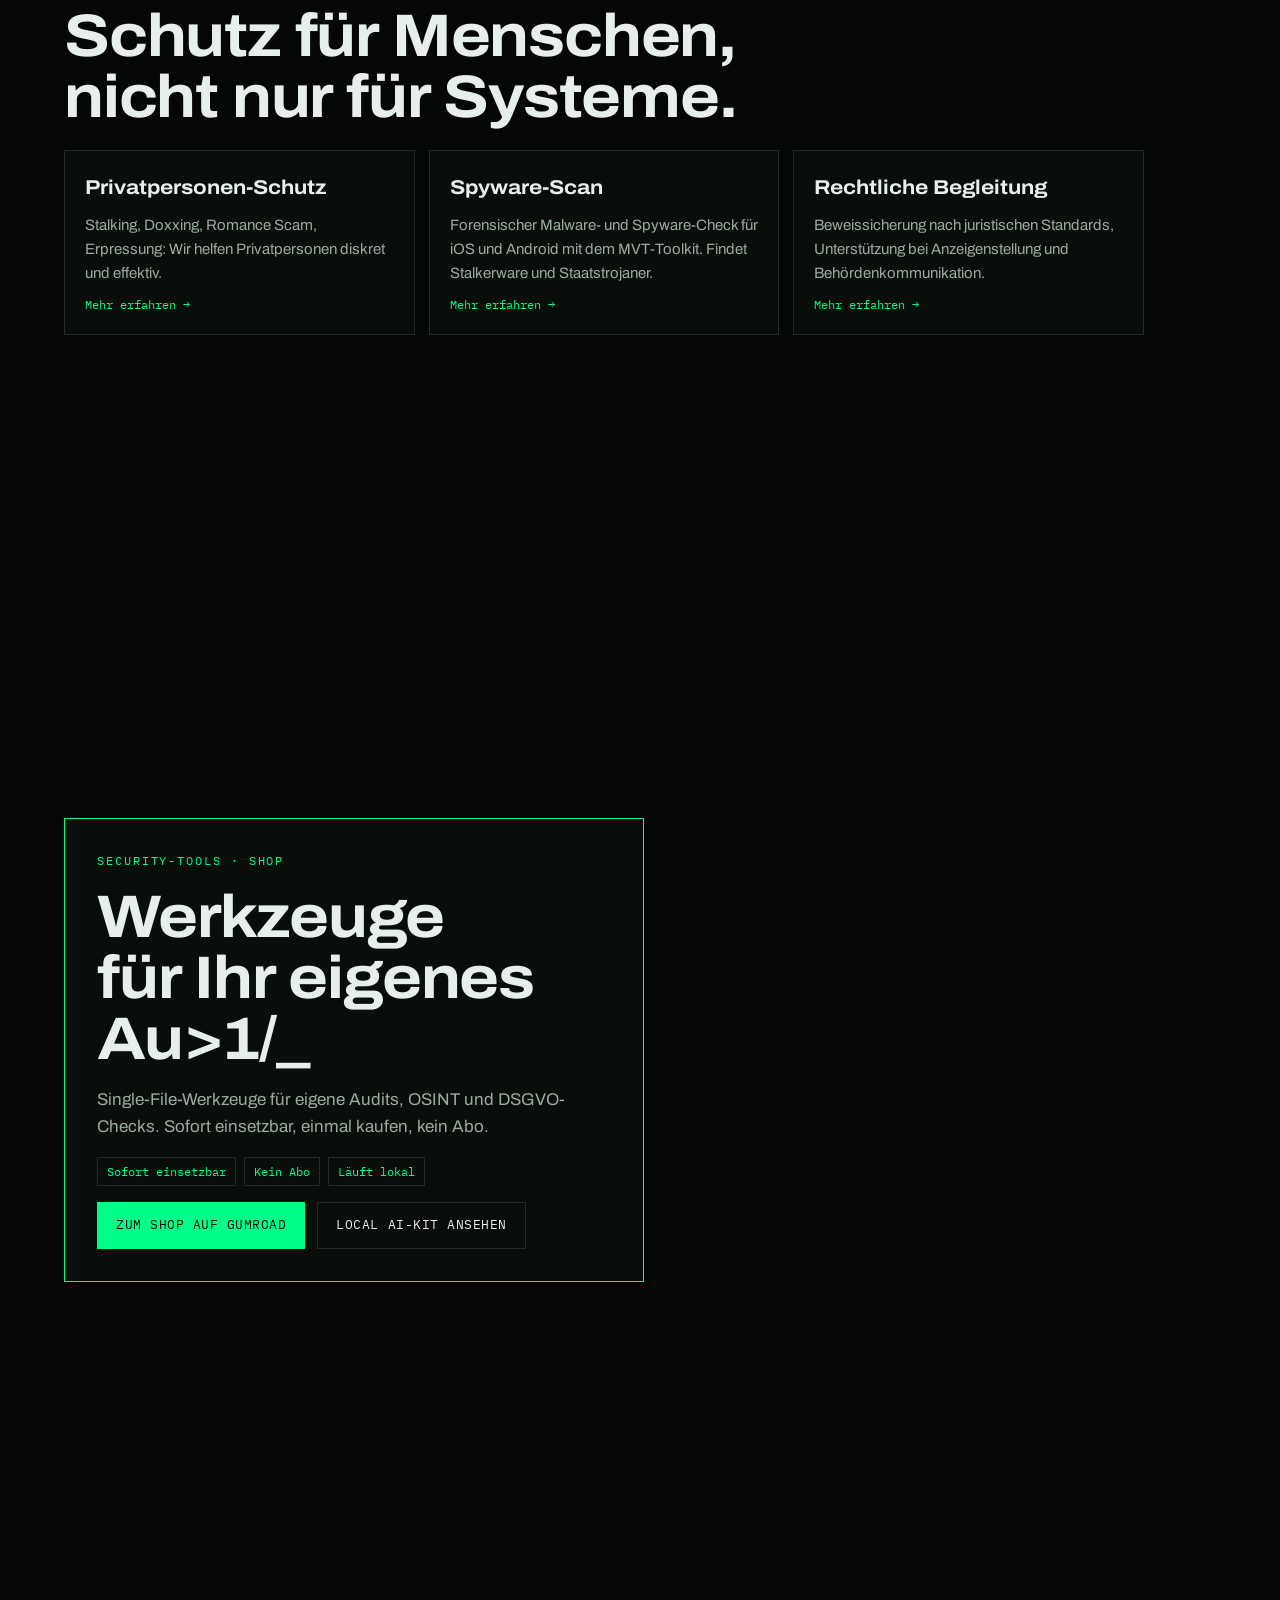
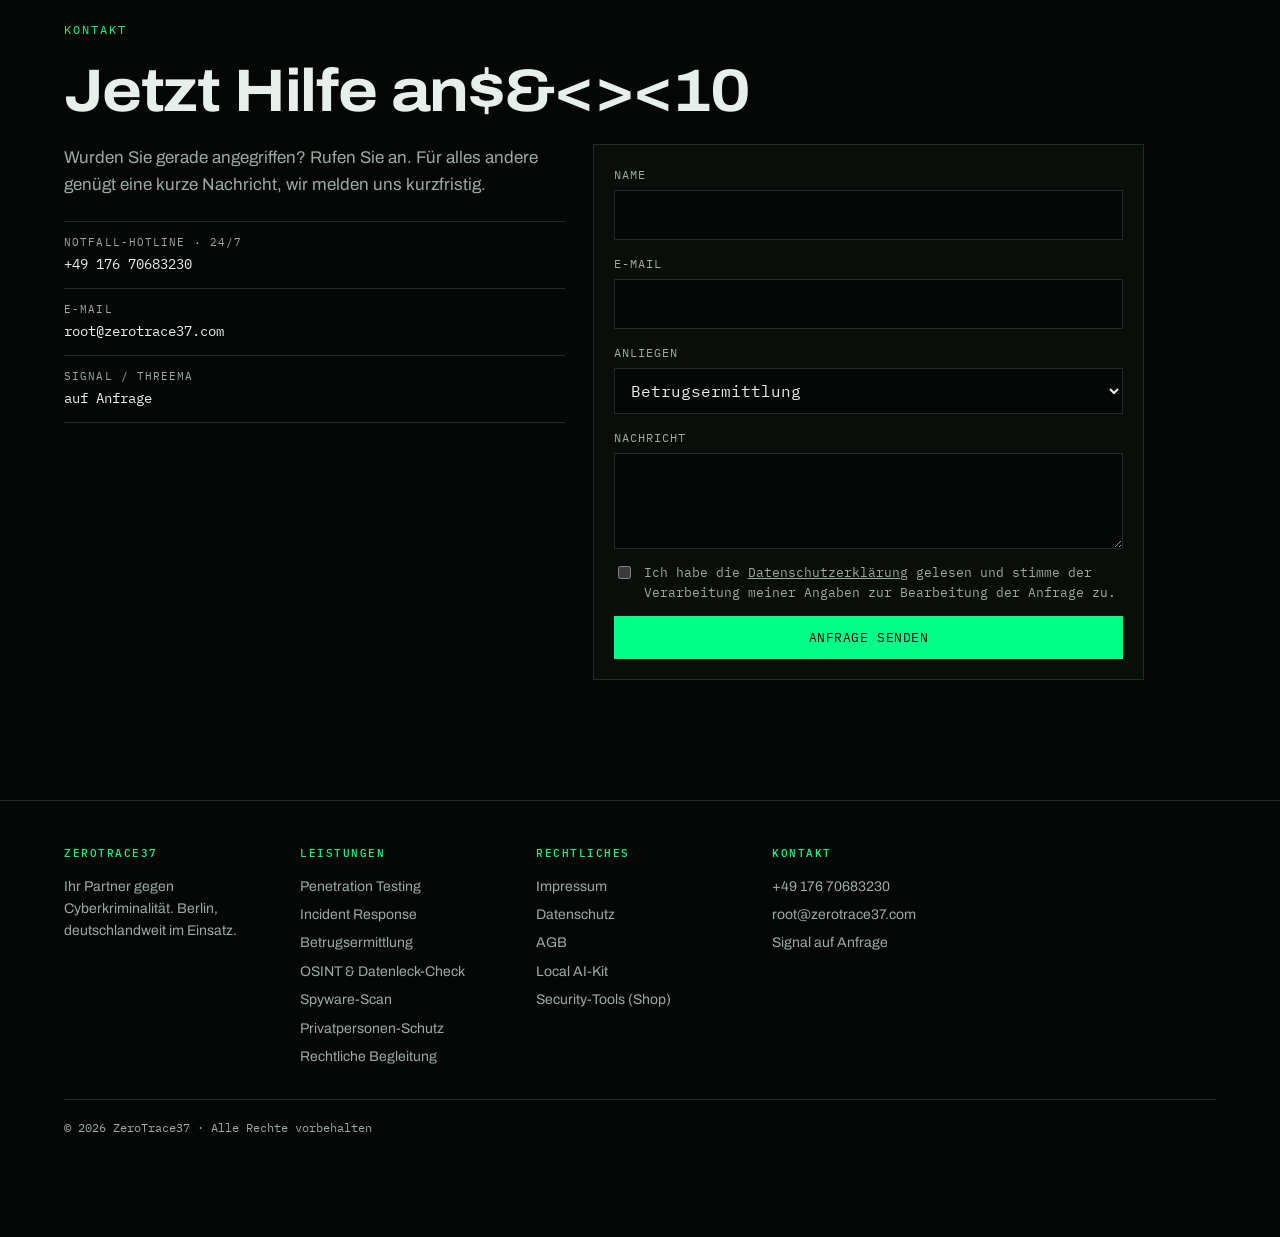
==== commit 94165989: "Add Local AI-Kit product page, link it from homepage and SEO files - new local-ai-kit.html in the ho" ====
--- a/index.html
+++ b/index.html
@@ -319,6 +319,7 @@
       <div class="tags"><span>Sofort einsetzbar</span><span>Kein Abo</span><span>Läuft lokal</span></div>
       <div class="row">
         <a class="btn" href="https://tracekeeper.gumroad.com" target="_blank" rel="noopener">Zum Shop auf Gumroad</a>
+        <a class="btn ghost" href="local-ai-kit.html">Local AI-Kit ansehen</a>
       </div>
     </div>
   </section>
@@ -374,6 +375,7 @@
     <a href="impressum.html">Impressum</a>
     <a href="datenschutz.html">Datenschutz</a>
     <a href="agb.html">AGB</a>
+    <a href="local-ai-kit.html">Local AI-Kit</a>
     <a href="https://tracekeeper.gumroad.com" target="_blank" rel="noopener">Security-Tools (Shop)</a>
   </nav>
   <div>
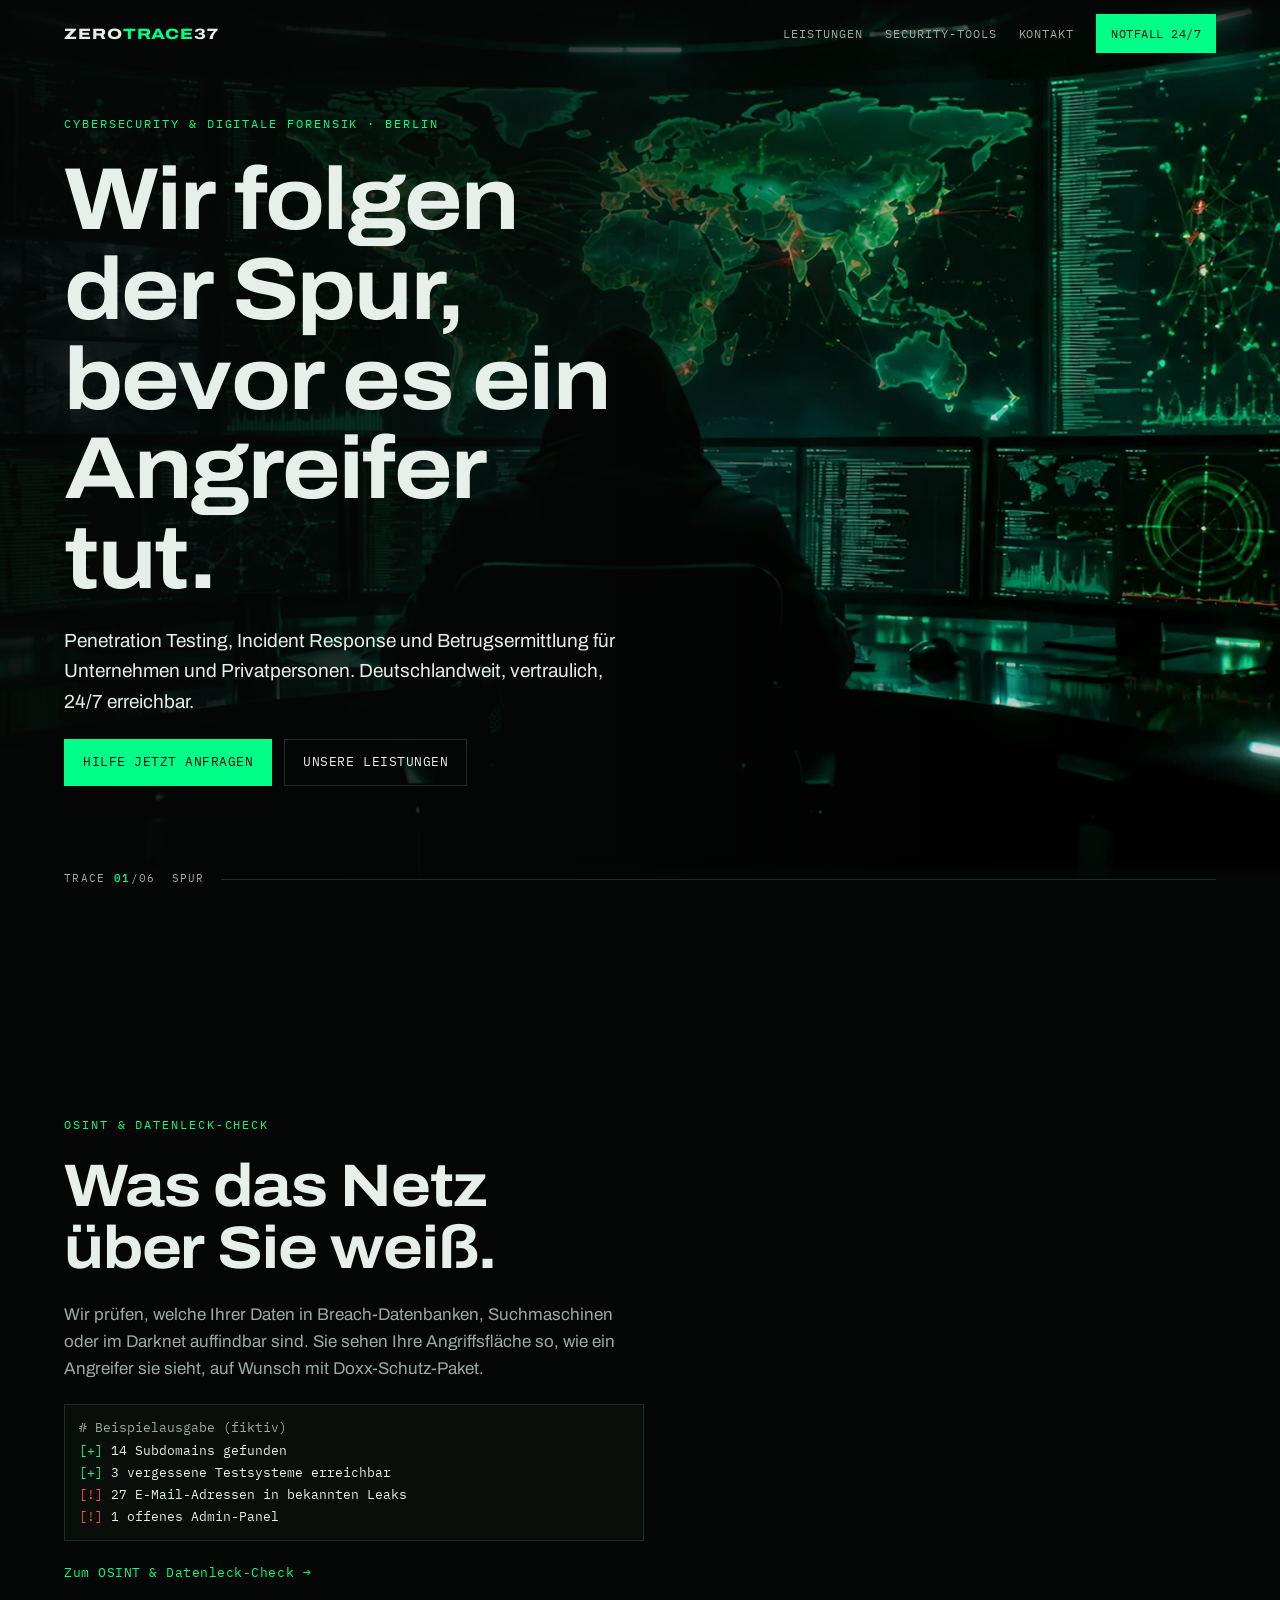
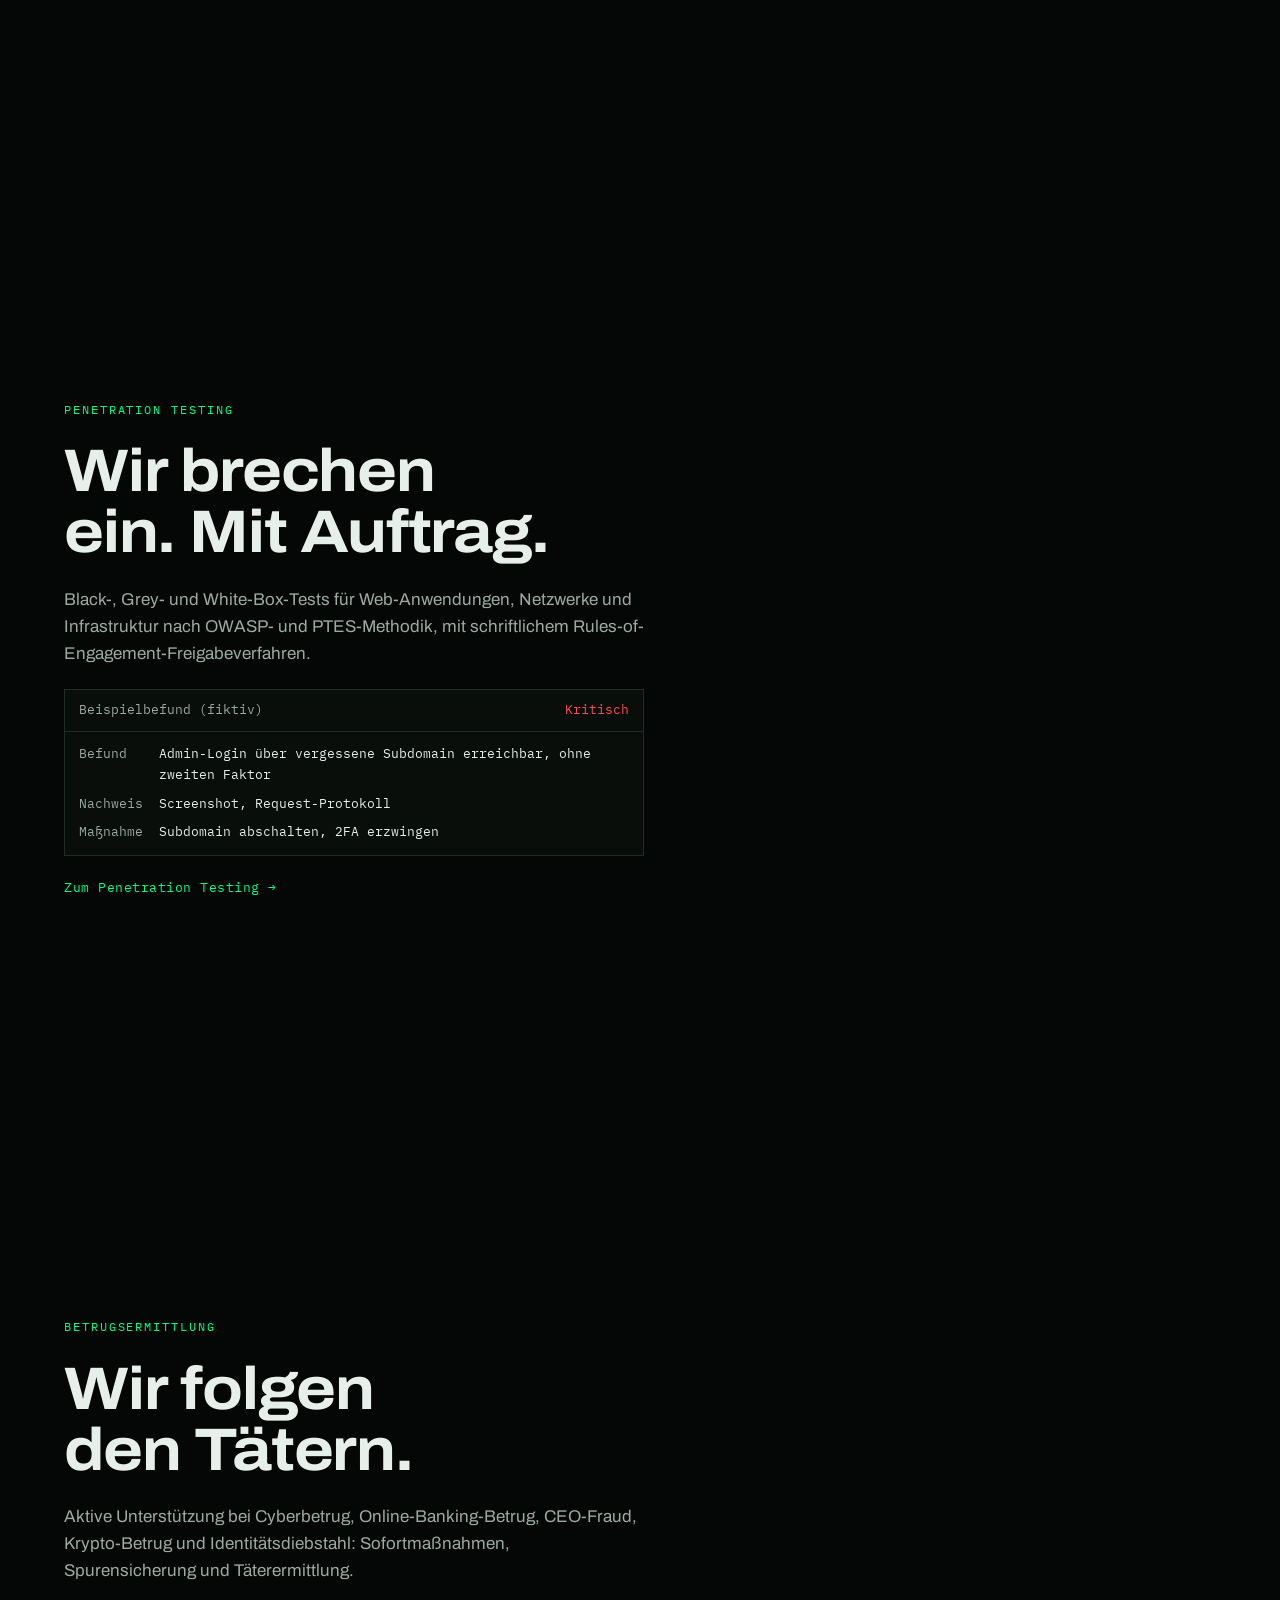
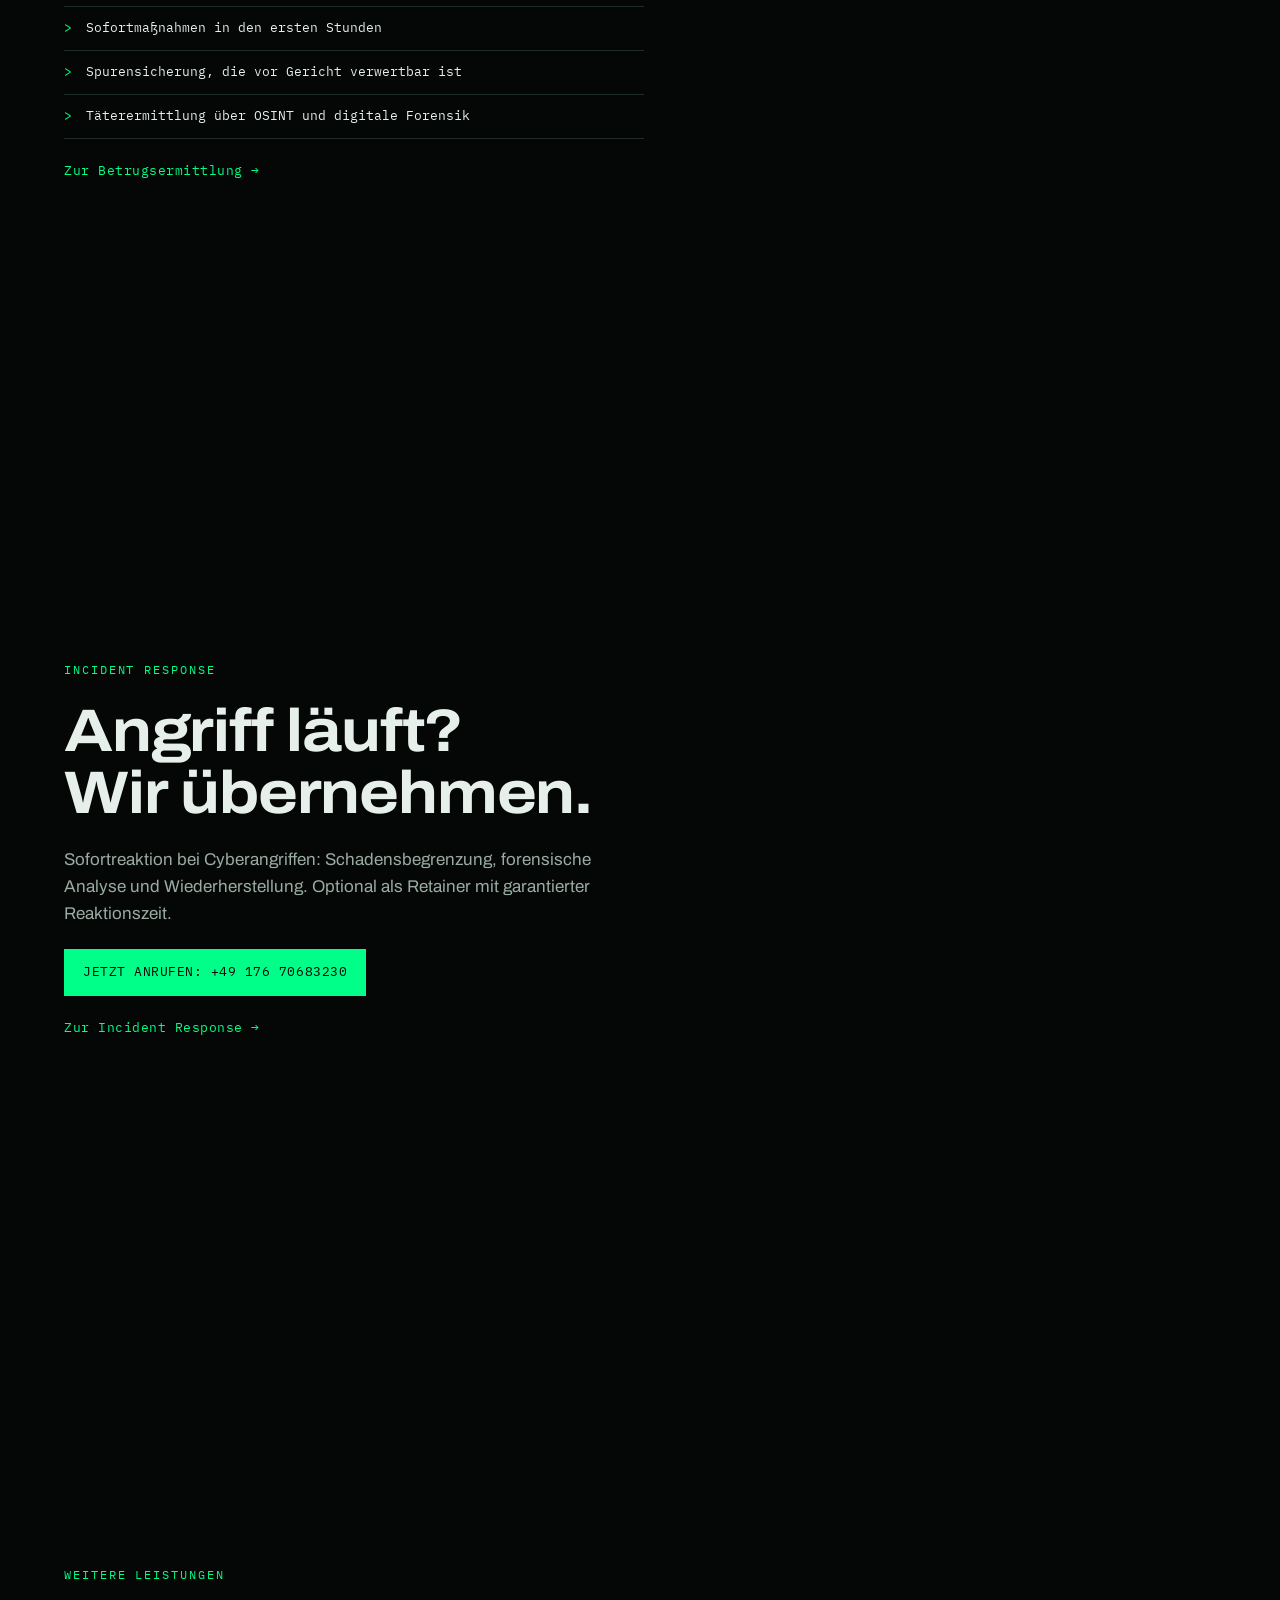
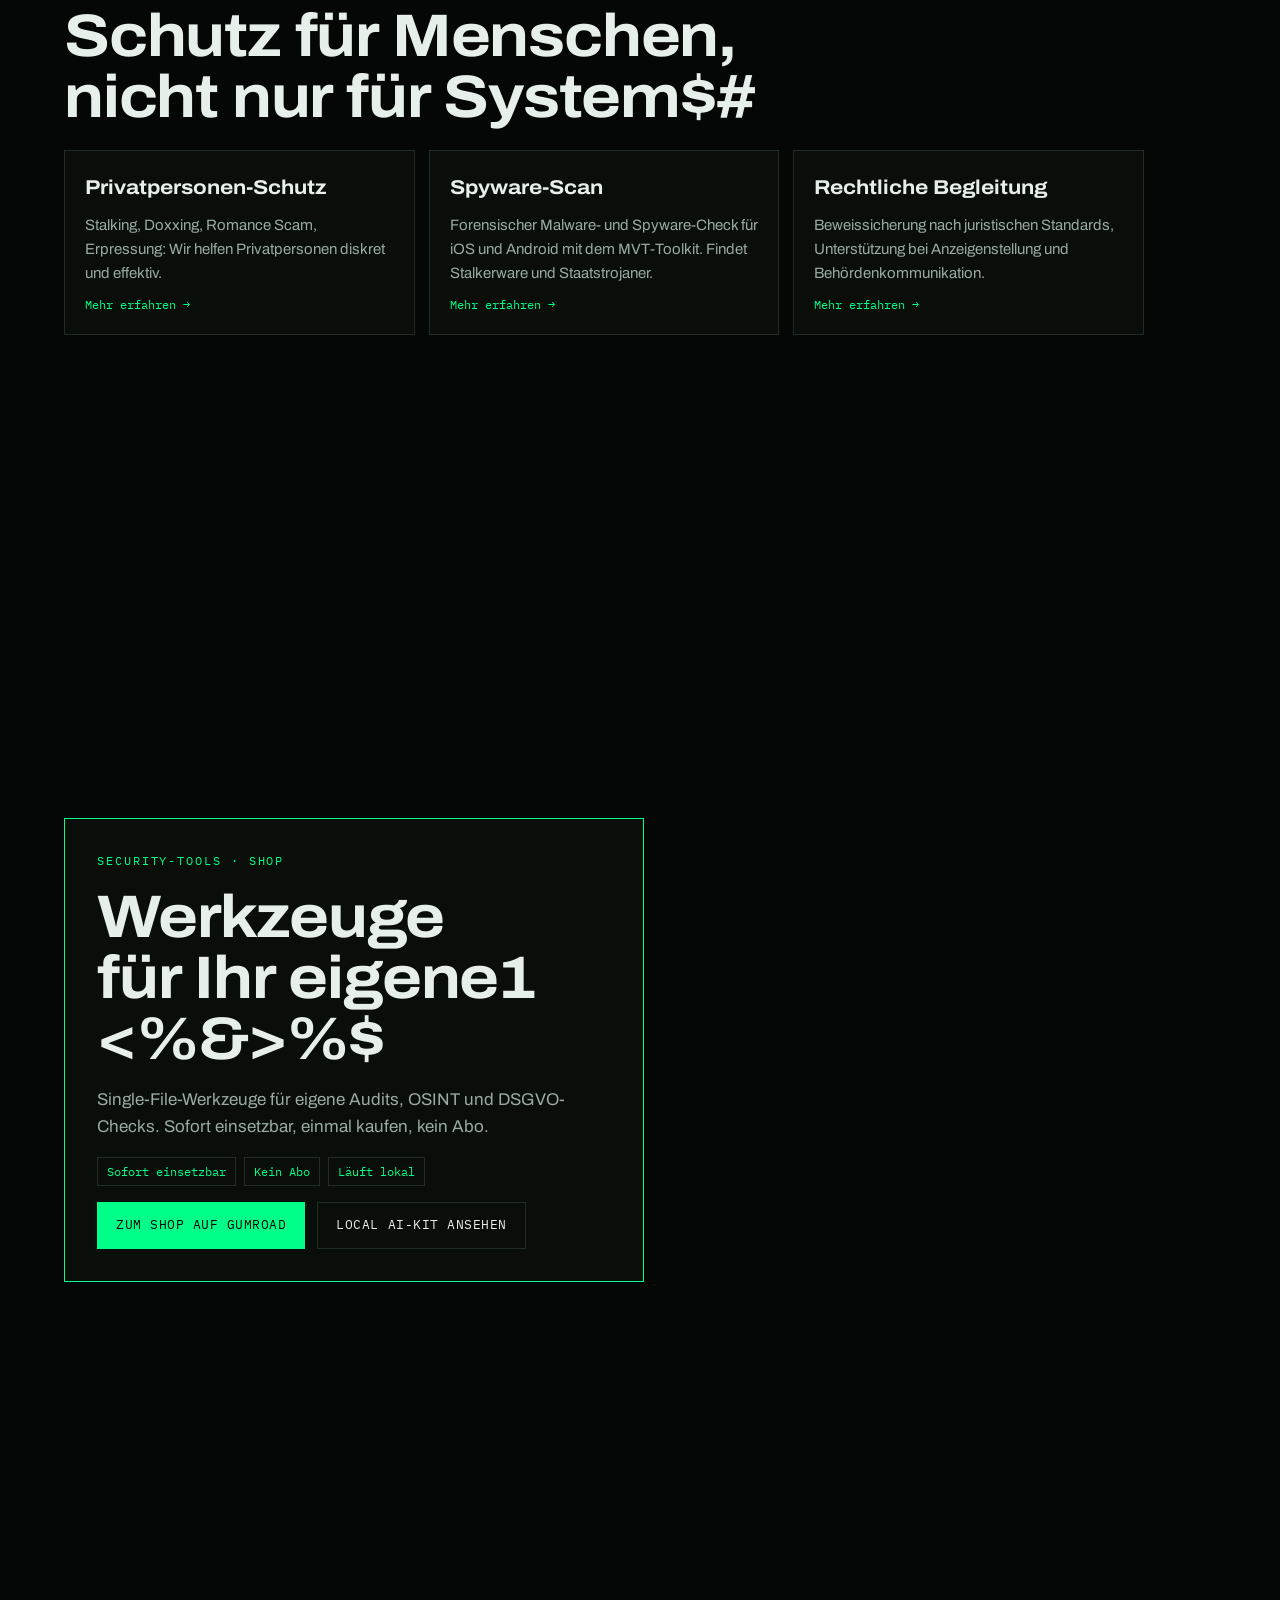
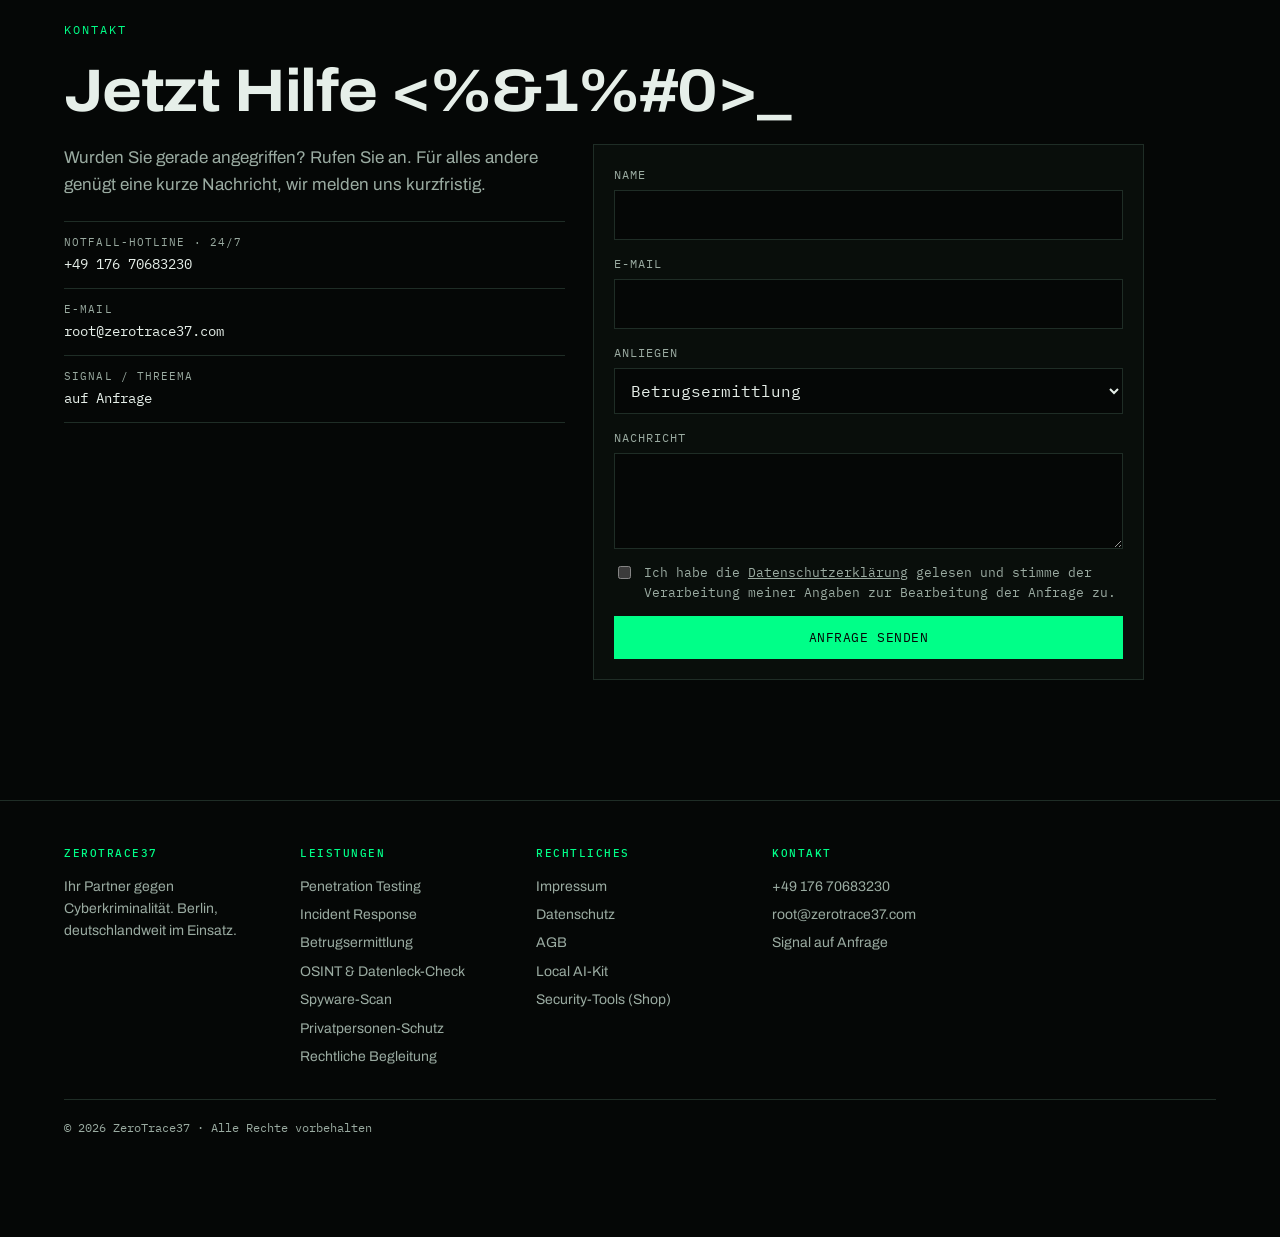
==== commit b29b99d1: "Add Google Analytics (G-KWWPPGJLE3) to all live pages Tag previously lived only in the old Zerotrace" ====
--- a/index.html
+++ b/index.html
@@ -1,6 +1,14 @@
 <!DOCTYPE html>
 <html lang="de">
 <head>
+<!-- Google tag (gtag.js) -->
+<script async src="https://www.googletagmanager.com/gtag/js?id=G-KWWPPGJLE3"></script>
+<script>
+  window.dataLayer = window.dataLayer || [];
+  function gtag(){dataLayer.push(arguments);}
+  gtag('js', new Date());
+  gtag('config', 'G-KWWPPGJLE3');
+</script>
 <meta charset="utf-8">
 <meta name="viewport" content="width=device-width, initial-scale=1, viewport-fit=cover">
 <title>Penetration Testing &amp; IT-Forensik Berlin | ZeroTrace37</title>
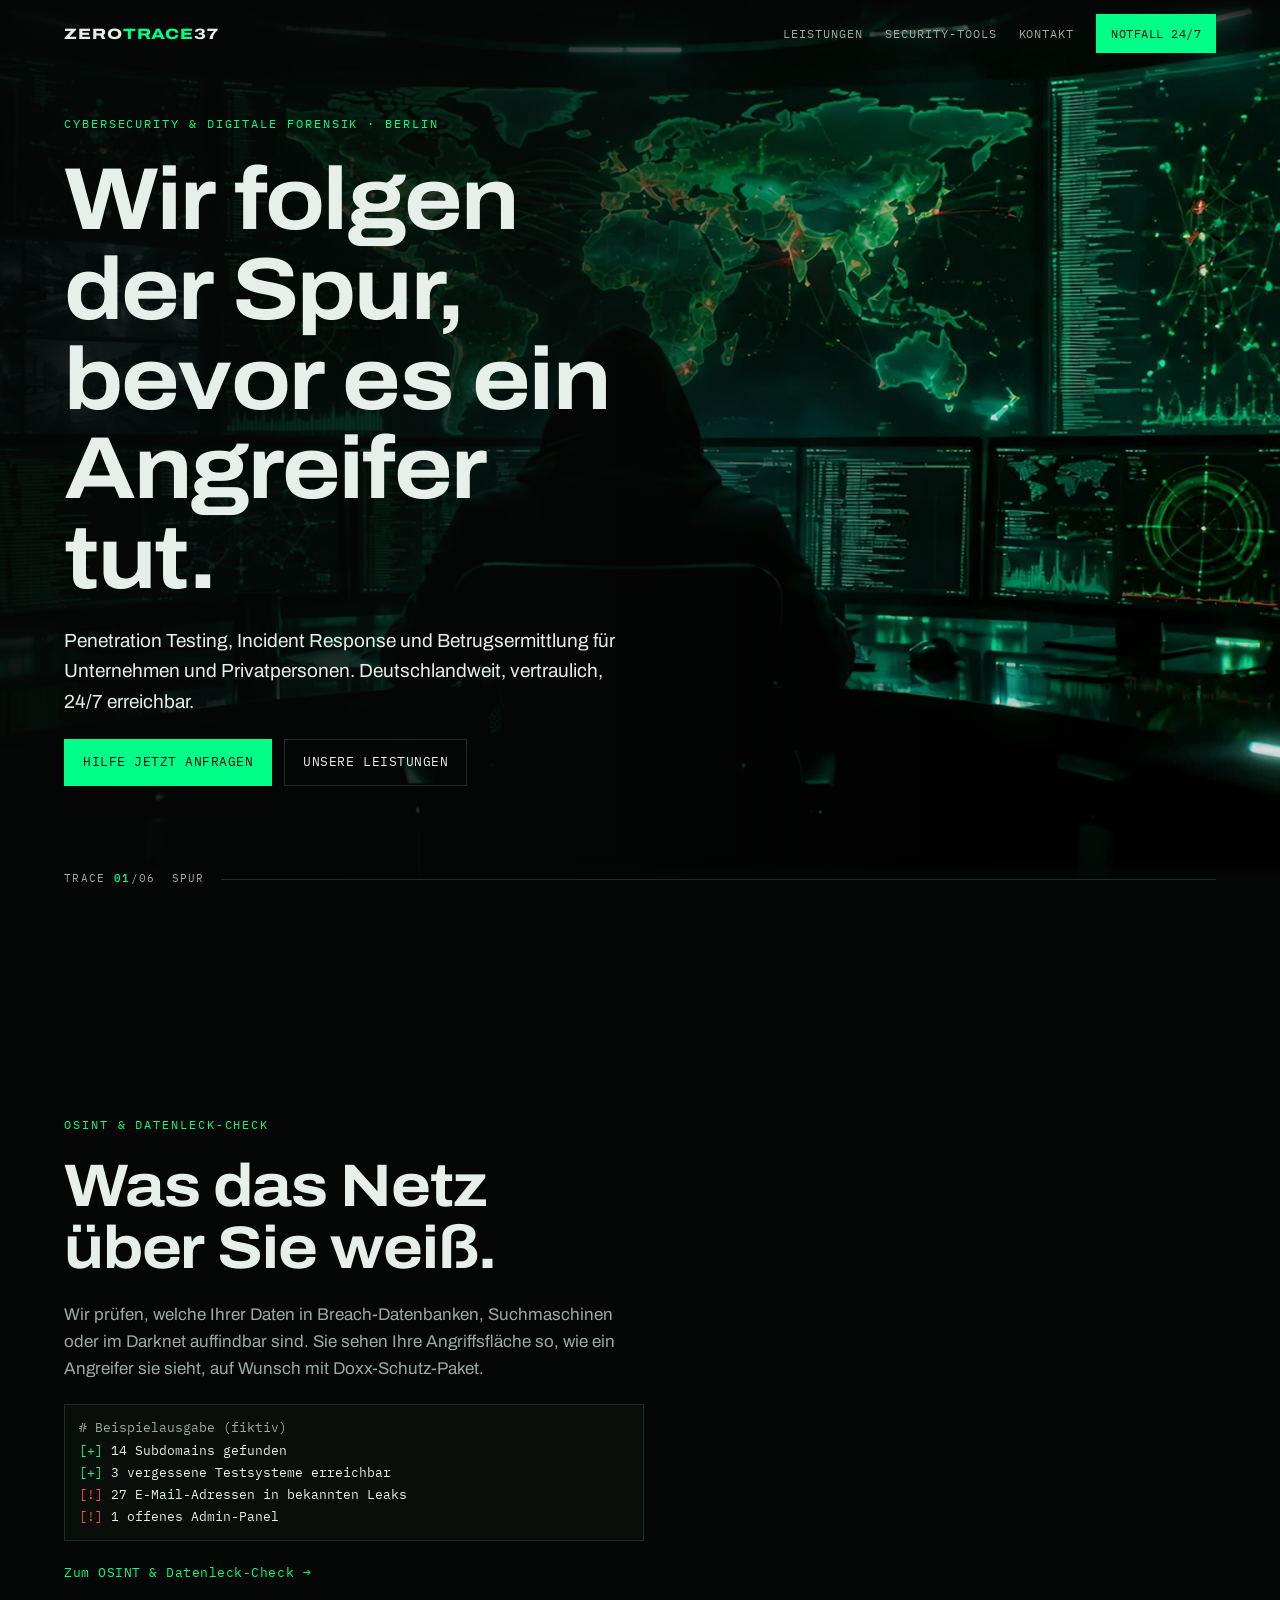
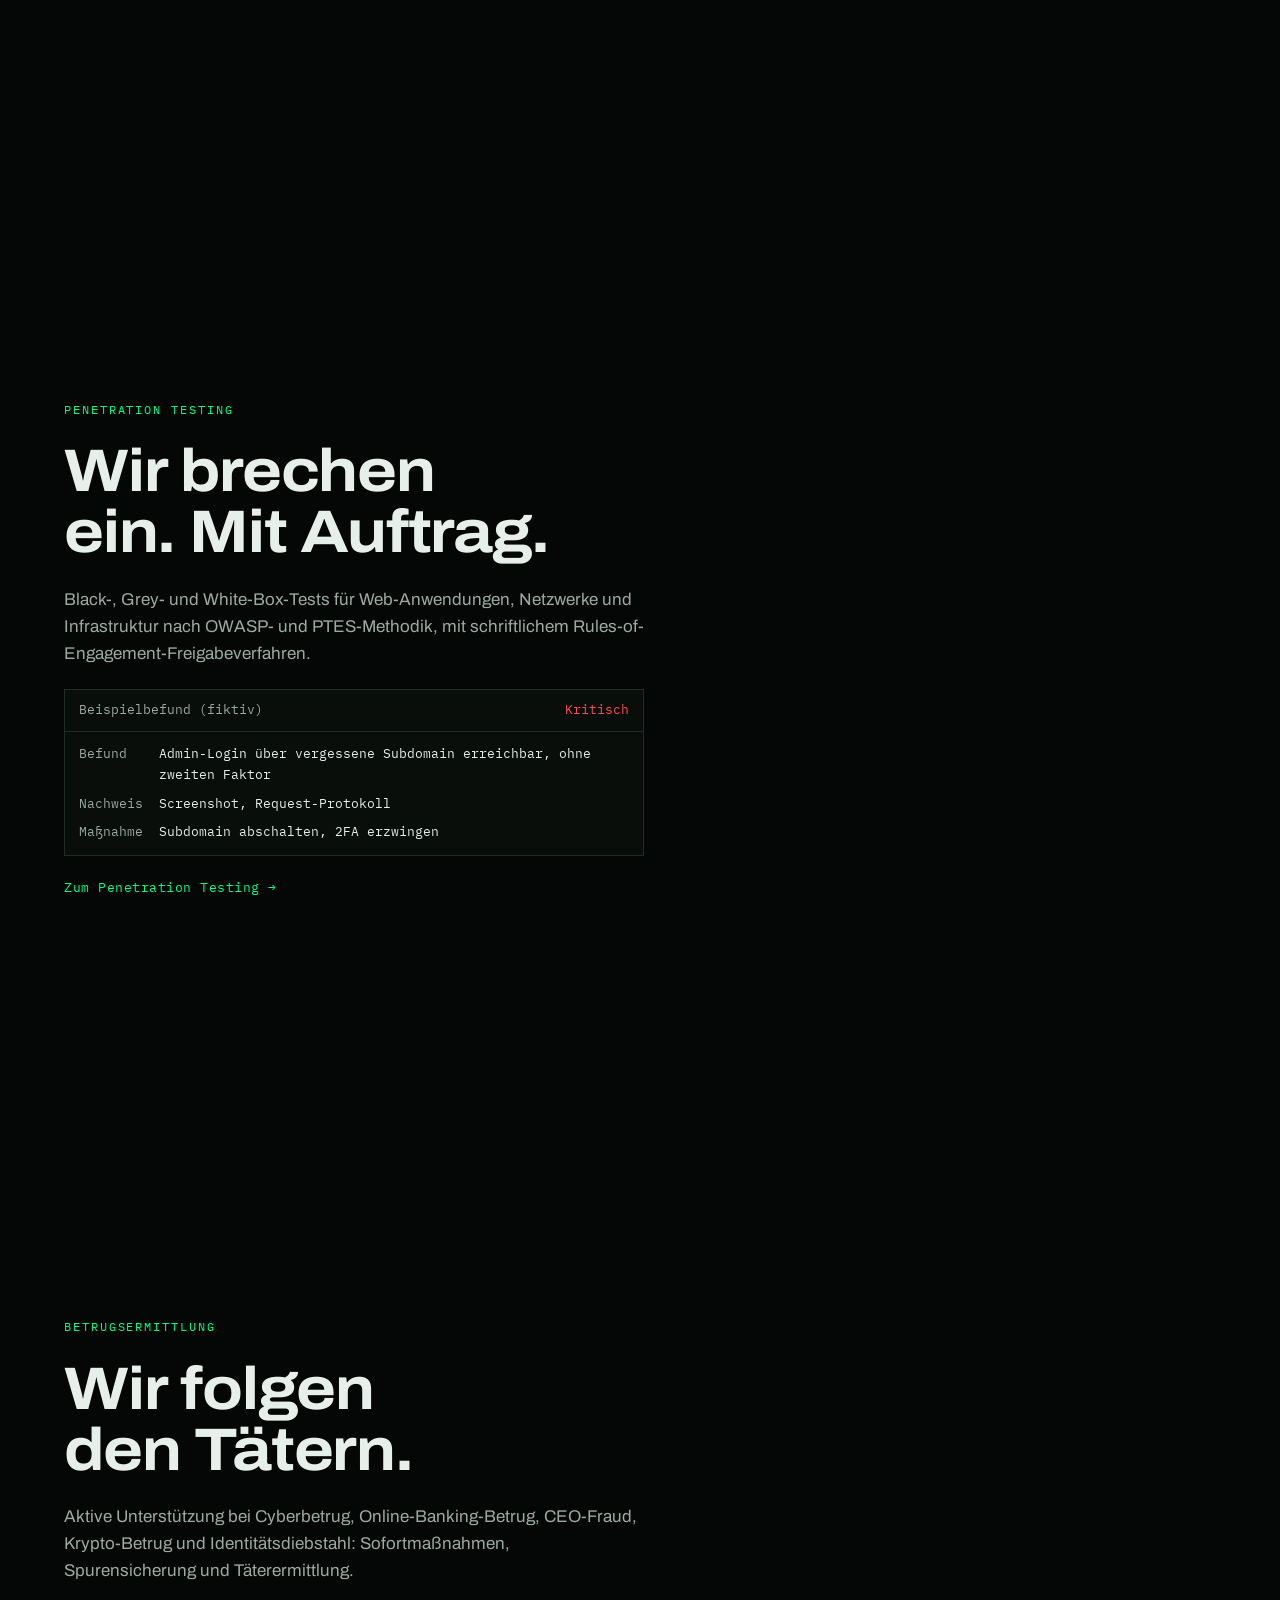
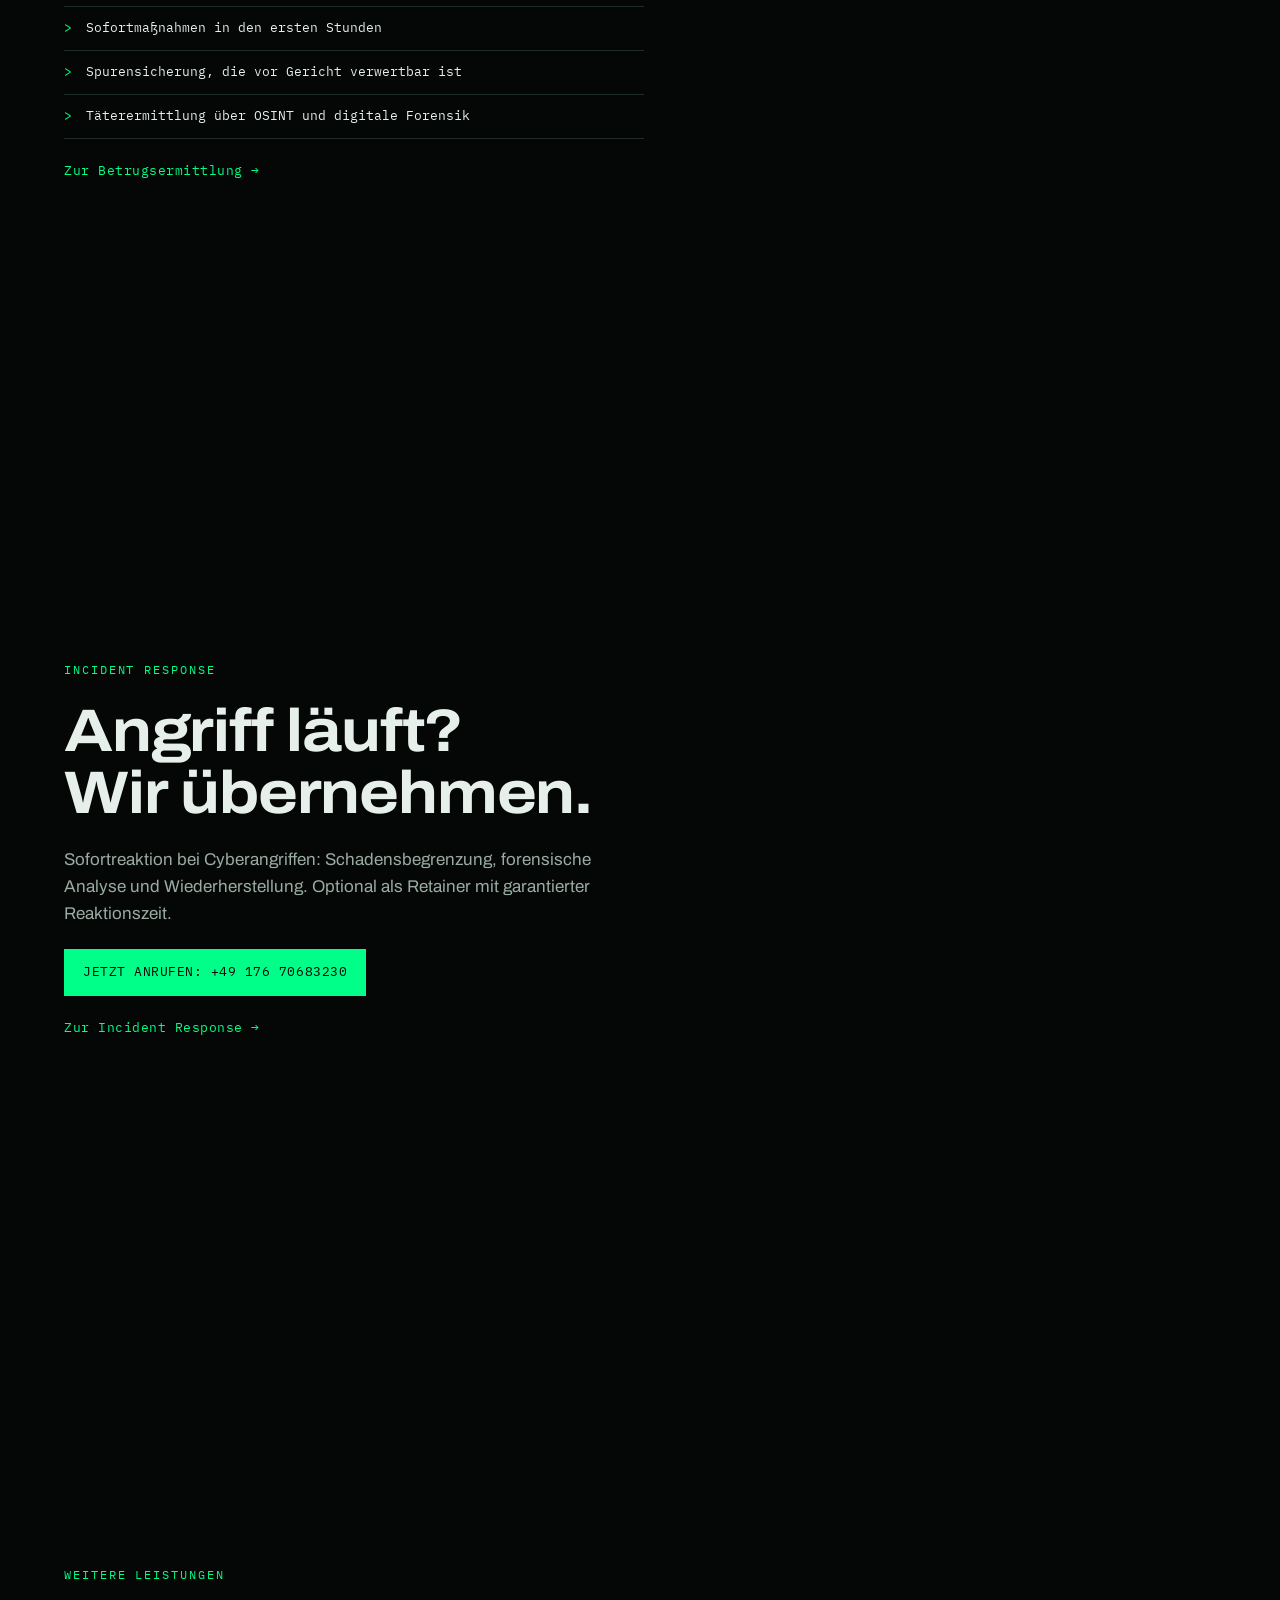
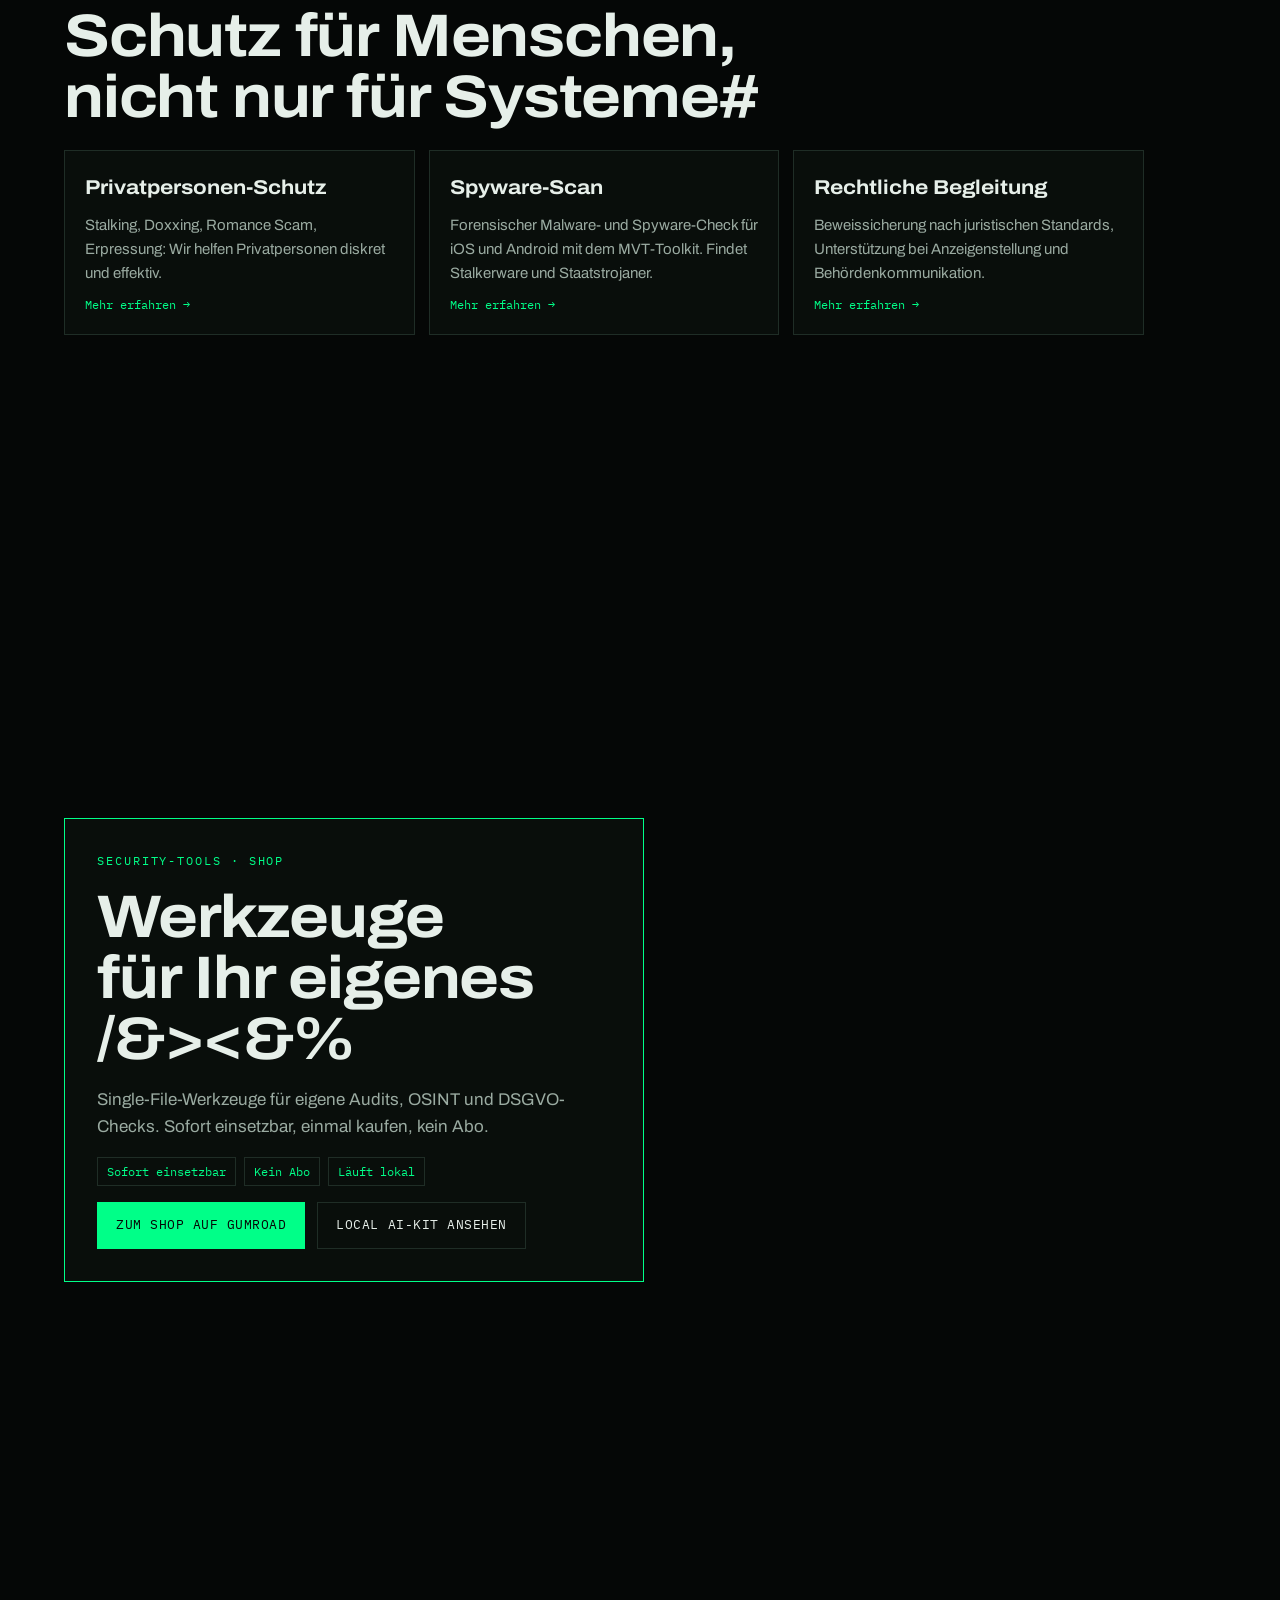
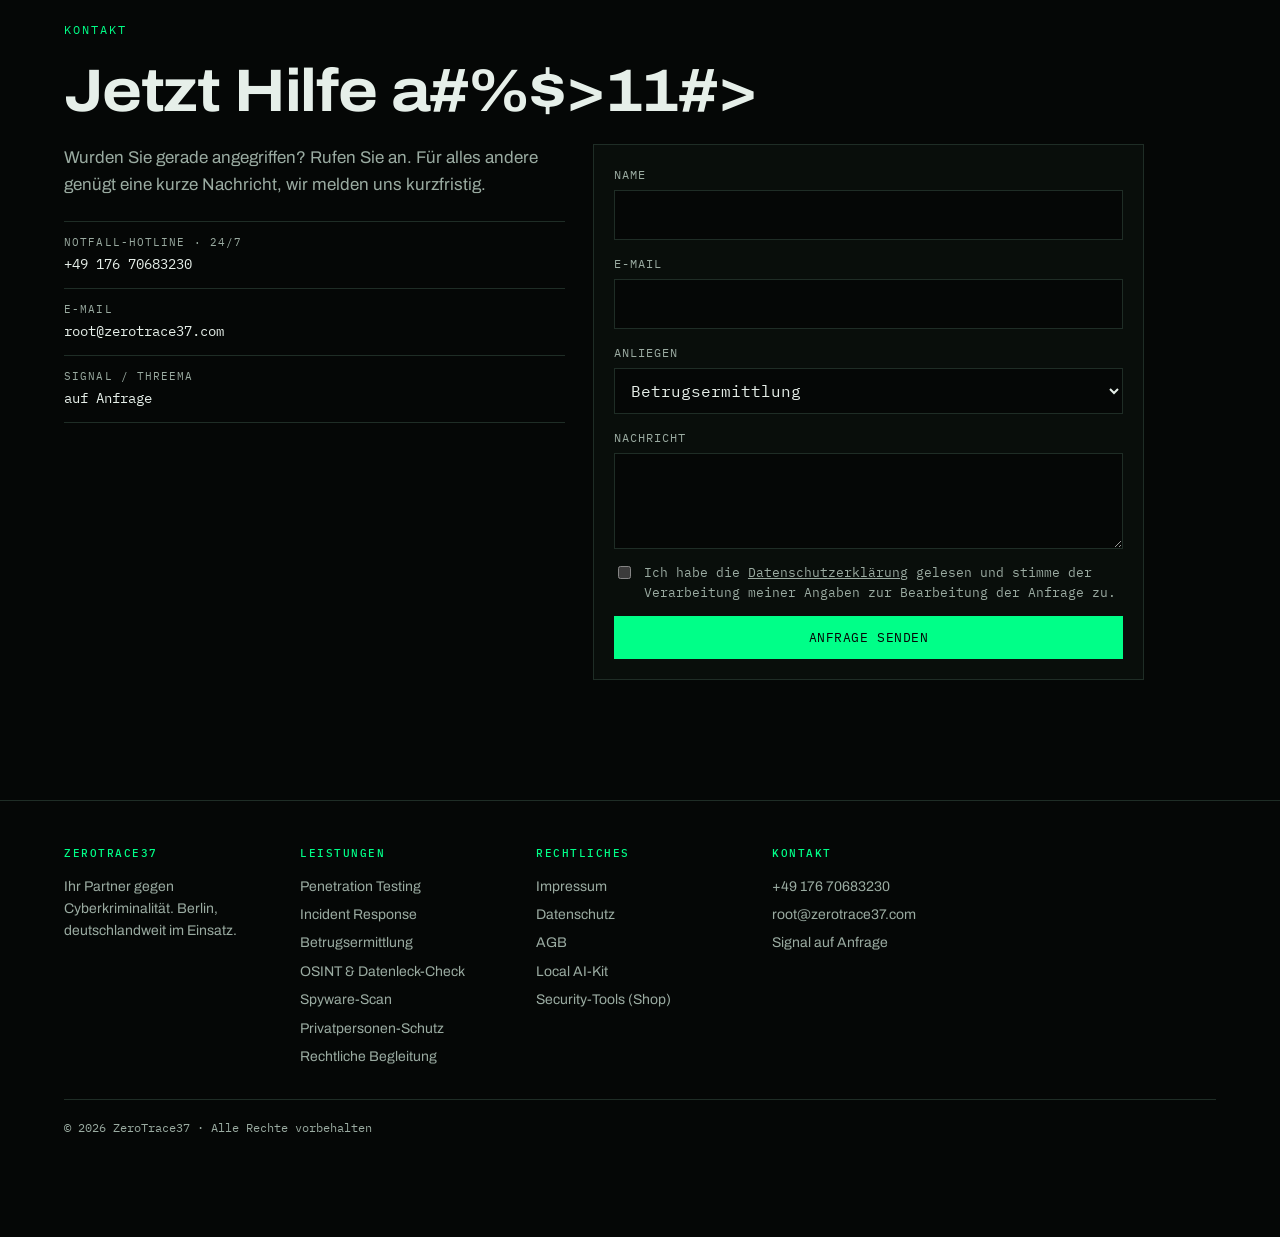
==== commit d79067d4: "Switch Google Analytics to new stream G-4B6MRG3KW2 Old G-KWWPPGJLE3 data stream was deleted; replace" ====
--- a/index.html
+++ b/index.html
@@ -2,12 +2,12 @@
 <html lang="de">
 <head>
 <!-- Google tag (gtag.js) -->
-<script async src="https://www.googletagmanager.com/gtag/js?id=G-KWWPPGJLE3"></script>
+<script async src="https://www.googletagmanager.com/gtag/js?id=G-4B6MRG3KW2"></script>
 <script>
   window.dataLayer = window.dataLayer || [];
   function gtag(){dataLayer.push(arguments);}
   gtag('js', new Date());
-  gtag('config', 'G-KWWPPGJLE3');
+  gtag('config', 'G-4B6MRG3KW2');
 </script>
 <meta charset="utf-8">
 <meta name="viewport" content="width=device-width, initial-scale=1, viewport-fit=cover">
